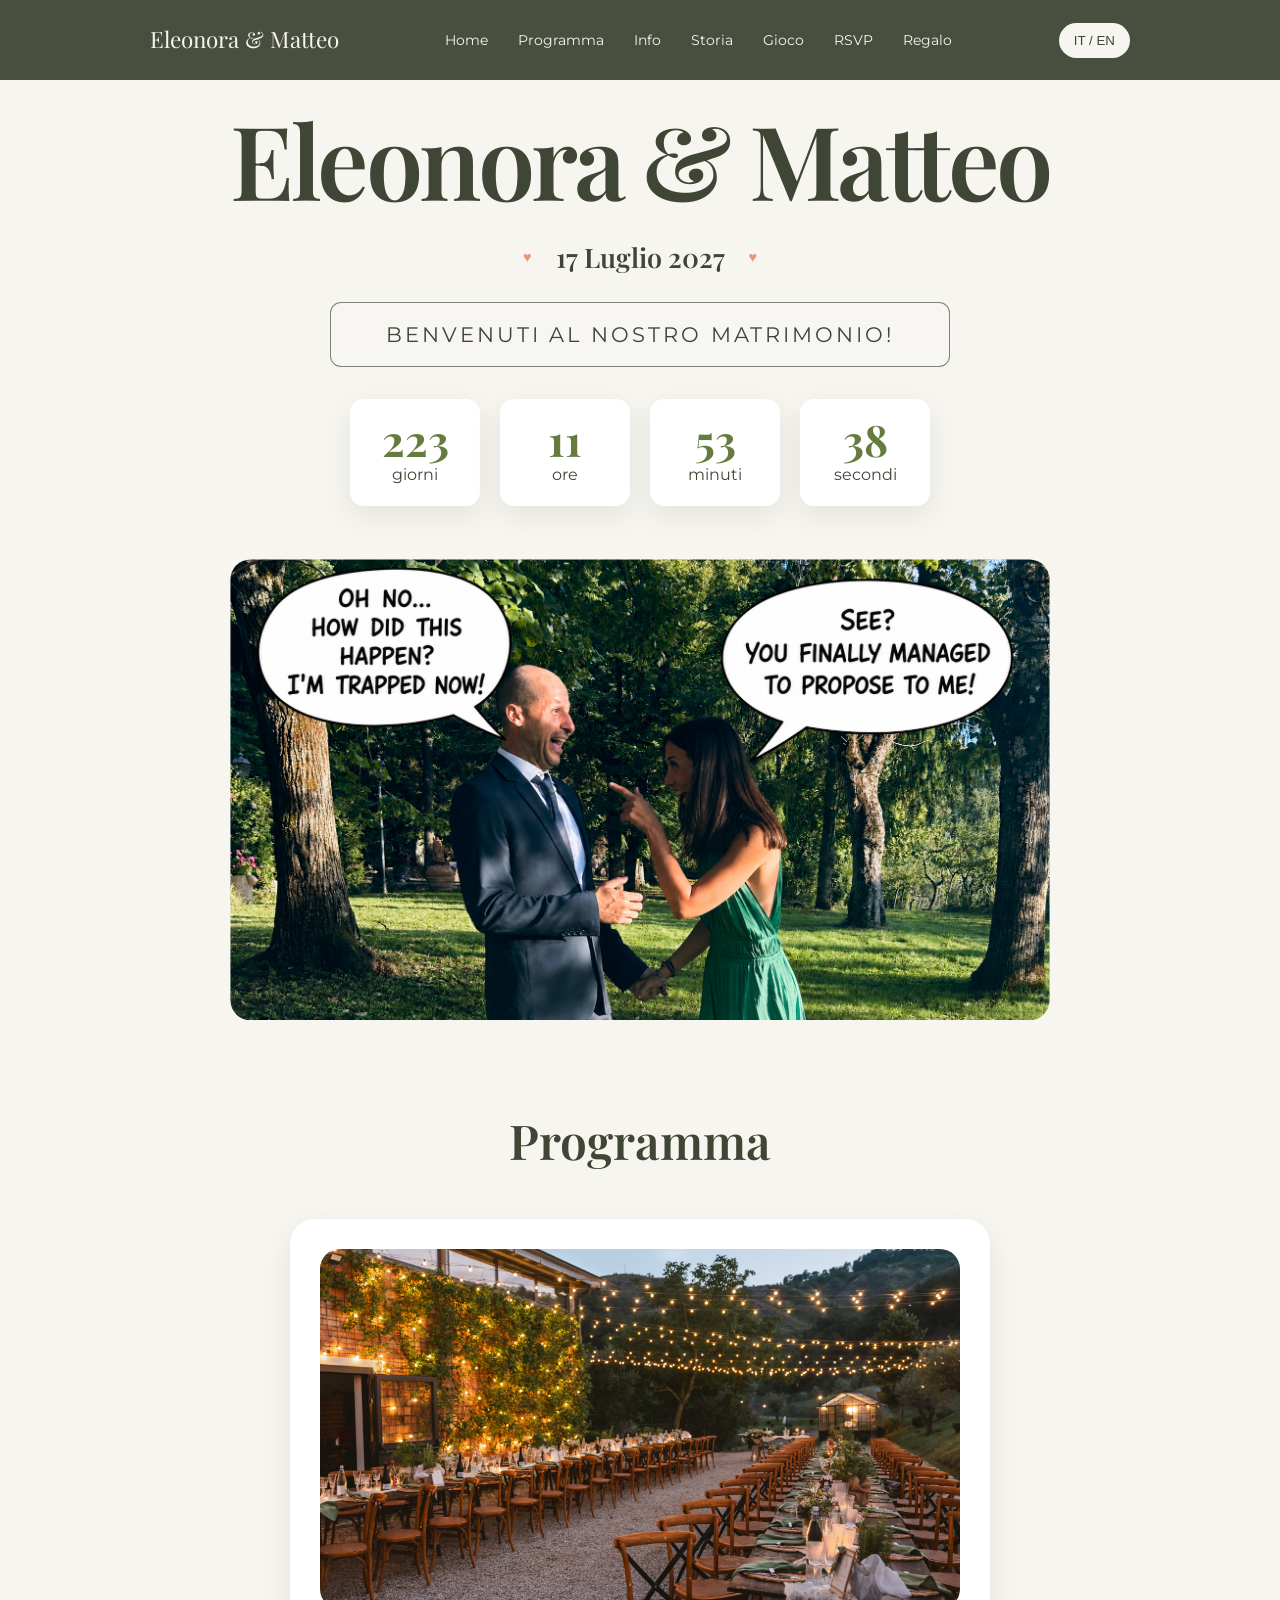
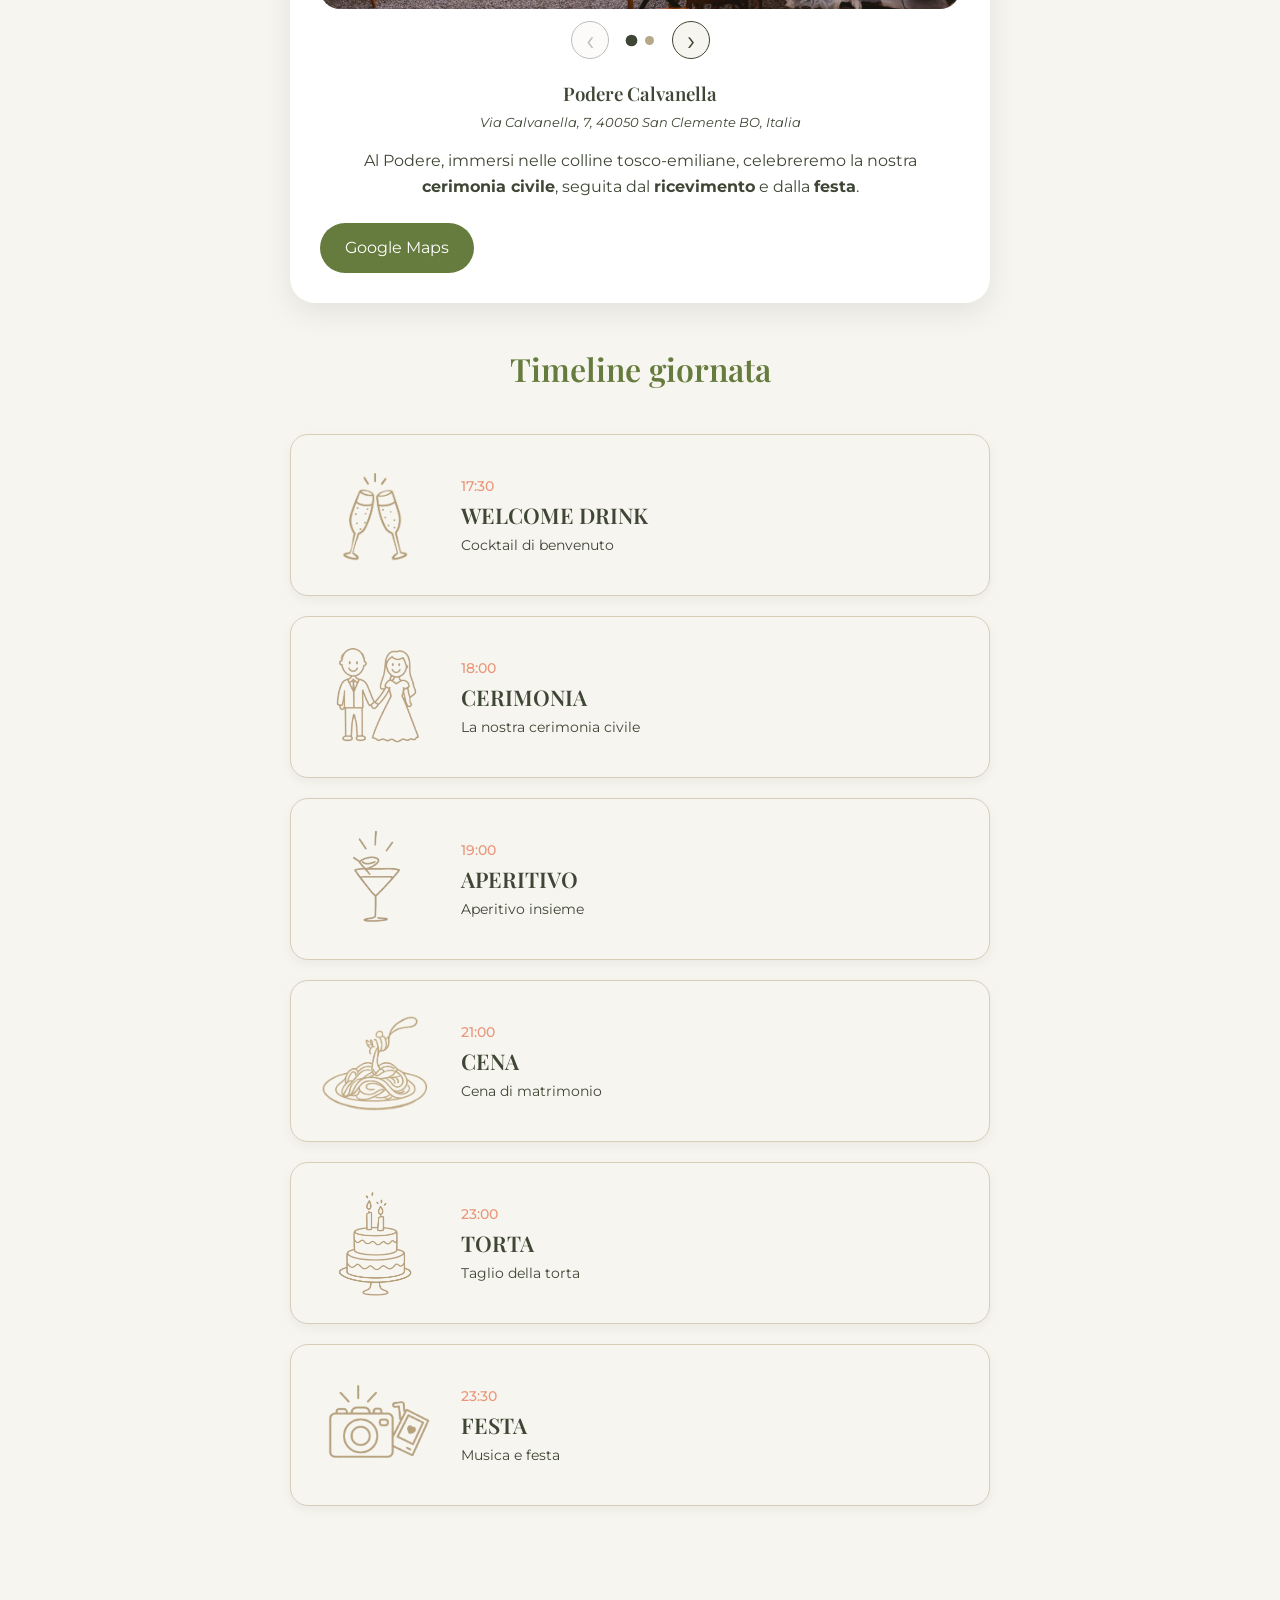
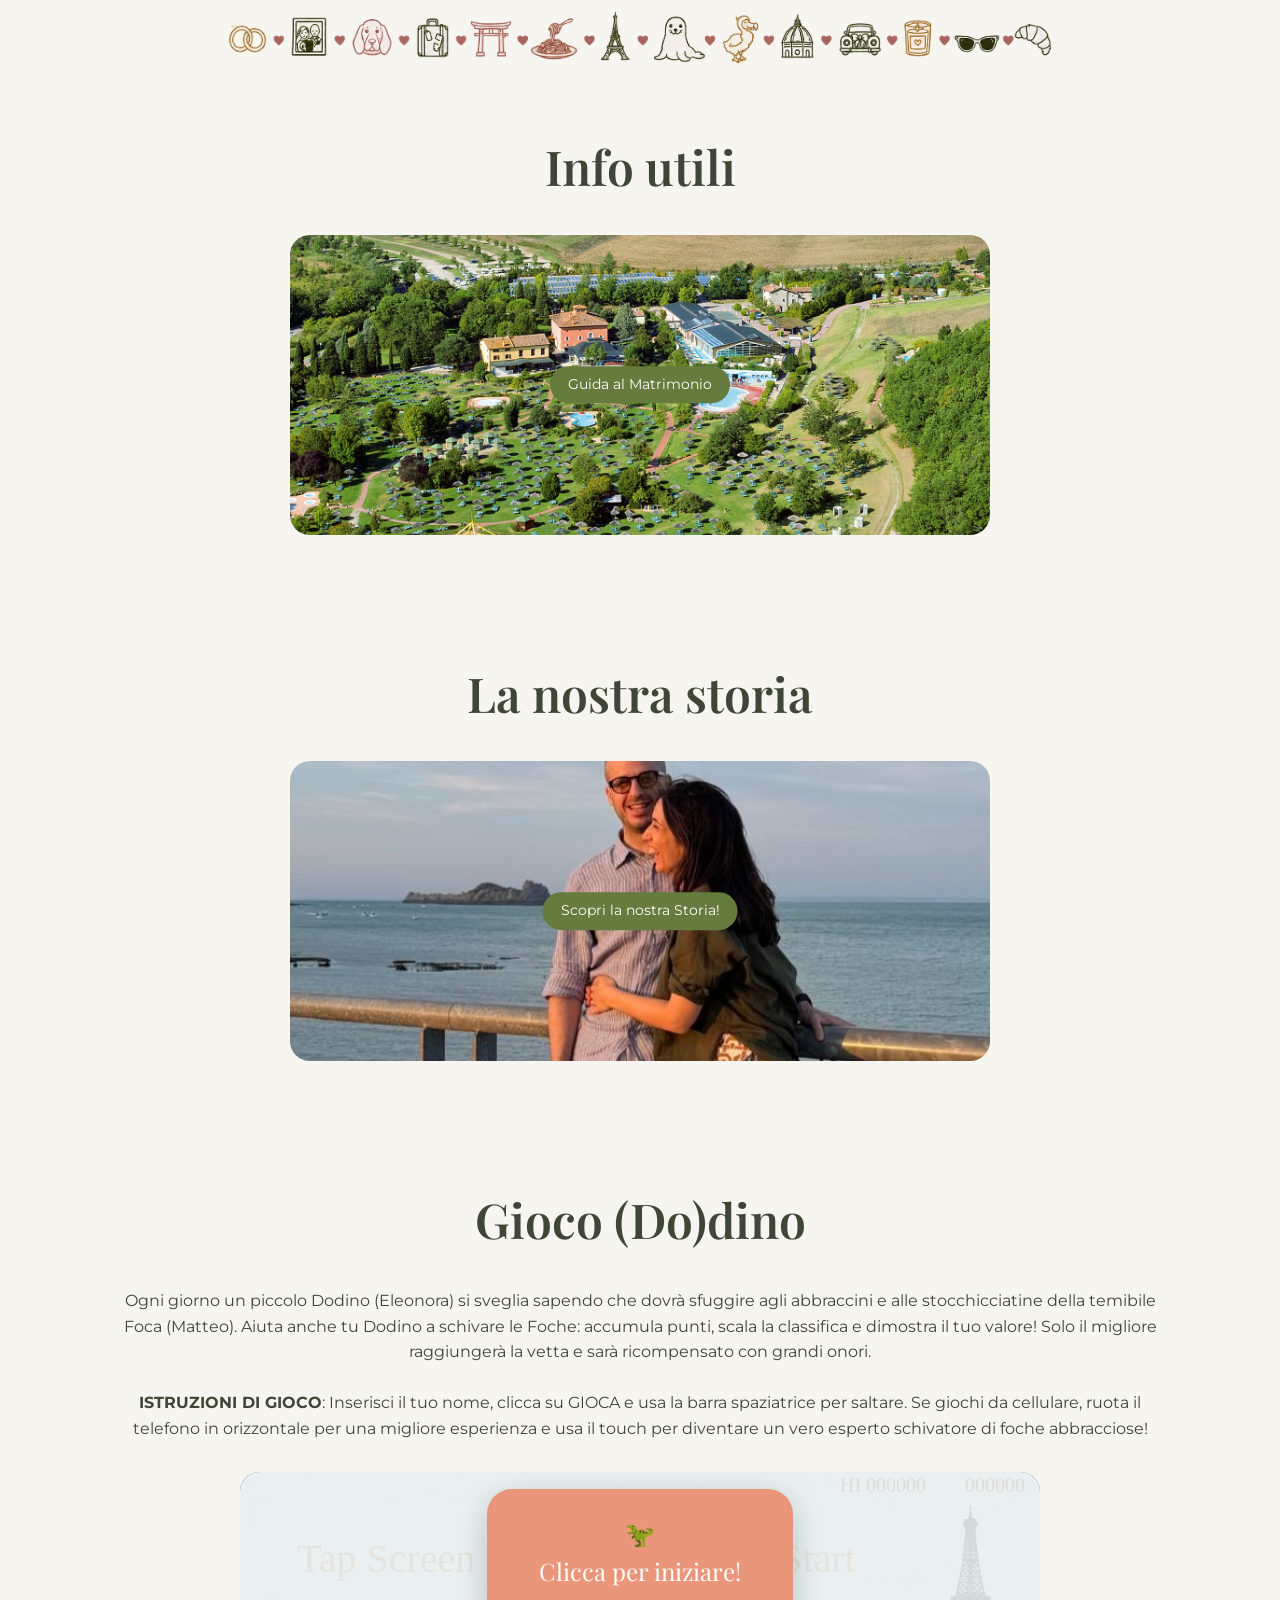
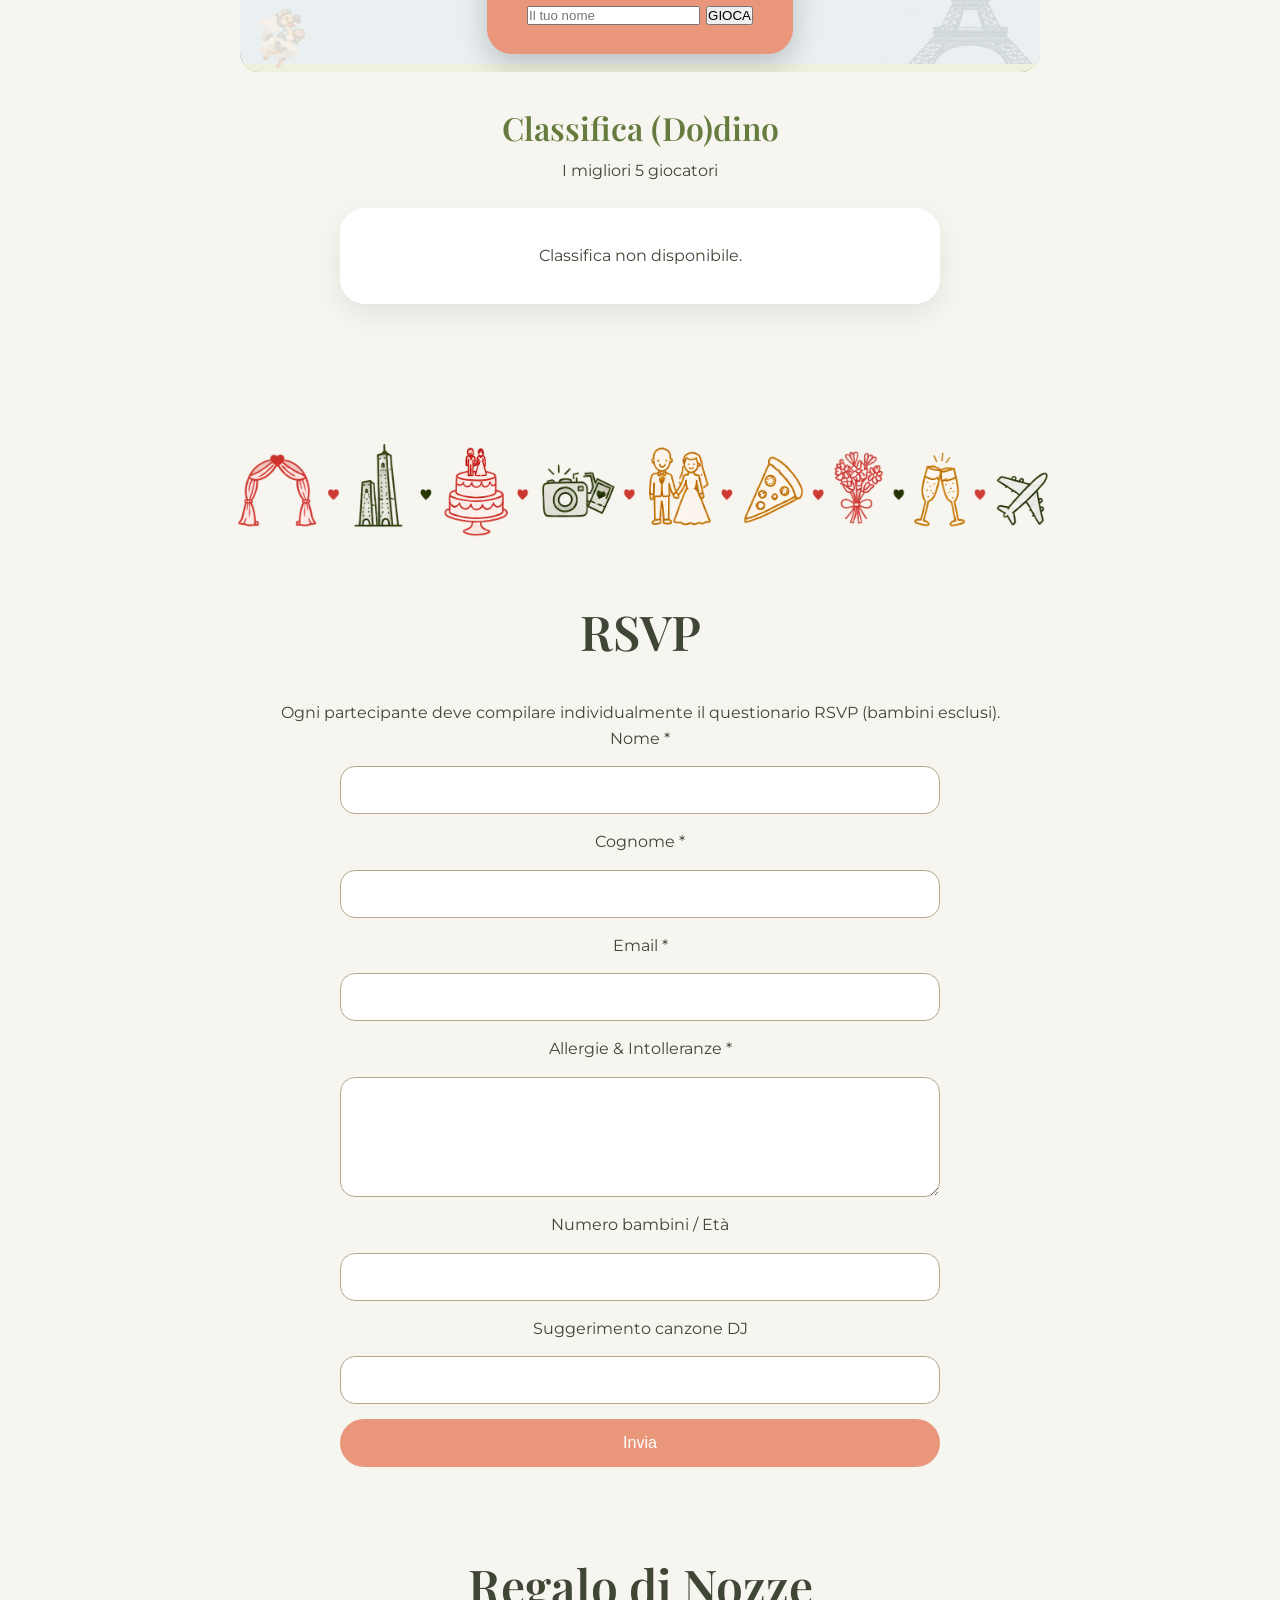
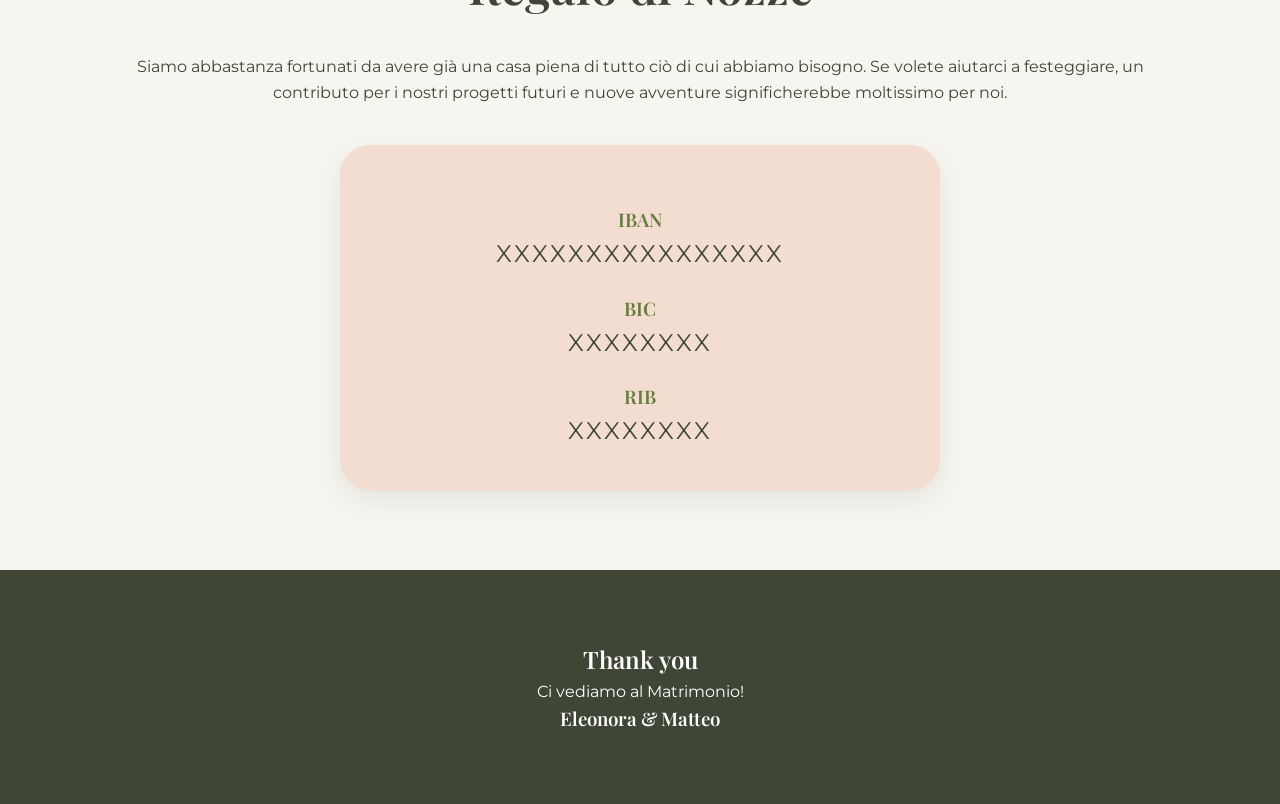
==== index.html @ 3589b07c "fixed nav bar" ====
<!DOCTYPE html>
<html lang="it">

<head>

<meta charset="UTF-8">
<meta name="viewport" content="width=device-width, initial-scale=1.0">
<title>E & M | Wedding</title>
<link rel="preconnect" href="https://fonts.googleapis.com">
<link rel="preconnect" href="https://fonts.gstatic.com" crossorigin>
<link href="https://fonts.googleapis.com/css2?family=Montserrat:wght@300;400;500;600&family=Playfair+Display:wght@400;500;600;700&display=swap" rel="stylesheet">
<link rel="stylesheet" href="css/style.css">

<link rel="icon" type="image/png" href="assets/images/icon_f_d.png">

</head>

<body>

<header>

<nav class="navbar">

<div class="logo">Eleonora & Matteo</div>

<button id="menu-toggle" class="menu-toggle">☰</button>

<ul id="nav-links" class="nav-links">

<li>
<a href="#home" data-it="Home" data-en="Home">
</a>
</li>

<li>
<a href="#program" data-it="Programma" data-en="Planning">Programma</a>
</li>

<li>
<a href="#info" data-it="Info" data-en="Info">Info</a>
</li>

<li>
<a href="#about" data-it="Storia" data-en="Journey">Storia</a>
</li>

<li>
<a href="#dodino_game" data-it="Gioco" data-en="Game">(Do)dino Game</a>
</li>

<li>
<a href="#rsvp" data-it="RSVP" data-en="RSVP">RSVP</a>
</li>

<li>
<a href="#wishing" data-it="Regalo" data-en="Gift">Regalo</a>
</li>

</ul>

<button id="language-switch" class="language-switch">
IT / EN
</button>

</nav>

</header>


<section id="home" class="hero3">

    <div class="hero3-content">

		<h1
			data-it="Eleonora <br>&amp; Matteo"
			data-en="Eleonora <br>&amp; Matteo">
			Eleonora <br>&amp; Matteo
		</h1>

        <div class="hero3-date-row">
            <span class="hero3-heart" aria-hidden="true">♥&#xFE0E;</span>
            <h2
                data-it="17 Luglio 2027"
                data-en="17th July 2027">
                17 Luglio 2027
            </h2>
            <span class="hero3-heart" aria-hidden="true">♥&#xFE0E;</span>
        </div>

        <div
            class="hero3-welcome"
            data-it="Benvenuti al nostro Matrimonio!"
            data-en="Welcome to our Wedding!">
            Benvenuti al nostro Matrimonio!
        </div>

        <div id="countdown"></div>
		
		<p><br></p>
		
		<picture class="hero3-picture">
			<source media="(max-width: 600px)"
					srcset="assets/images/fumetto.png">
			<img src="assets/images/fumetto.png"
				 alt=""
				 loading="lazy">
		</picture>


    </div>

</section>

<!-- DETAILS -->

<section id="program" class="section">

<h2
data-it="Programma"
data-en="Planning">
Dettagli
</h2>

<div class="card">
<div class="photo-carousel" role="region" aria-label="Podere Calvanella photos" aria-roledescription="carousel">
    <div class="photo-carousel-track" tabindex="0" aria-label="Photos: use left and right arrow keys">
        <img src="assets/images/podere_calvanella.jpg" alt="Podere Calvanella" class="photo-carousel-slide">
        <img src="assets/images/calvanella.jpg" alt="Podere Calvanella — 2" class="photo-carousel-slide" loading="lazy">
    </div>
    <div class="hero4-controls">
        <button class="hero4-arrow hero4-prev" type="button" aria-label="Previous">‹</button>
        <div class="hero4-dots" aria-label="Carousel position"></div>
        <button class="hero4-arrow hero4-next" type="button" aria-label="Next">›</button>
    </div>
</div>

<h3>Podere Calvanella</h3>

<p class="location-address">
    Via Calvanella, 7, 40050 San Clemente BO, Italia
</p>

<p
data-it="
Al Podere, immersi nelle colline tosco‑emiliane,
celebreremo la nostra <strong>cerimonia civile</strong>, seguita dal <strong>ricevimento</strong> e dalla <strong>festa</strong>."
data-en="
At the Podere, immersed in the Tuscan‑Emilian hills, 
we will celebrate our <strong>civil ceremony</strong>, followed by the <strong>reception</strong> and the <strong>party</strong>.">
"Location B&B Podere Calvanella"
</p>

<a class="button"
href="https://maps.app.goo.gl/Gd3beyQJD9gdqfGf9"
target="_blank">
Google Maps
</a>

</div>

<h3 class="section-subtitle"
	data-it="Timeline giornata"
	data-en="Wedding timeline">
	Timeline giornata
</h3>


<div class="hero6">

    <div class="hero6-tile">
        <img
            src="assets/images/welcome_drink.png"
            class="hero6-icon"
            alt="Welcome Drink">

        <div class="hero6-content">
            <div class="hero6-time">17:30</div>

            <h3 data-it="WELCOME DRINK" data-en="WELCOME DRINK">
                WELCOME DRINK
            </h3>

            <p data-it="Cocktail di benvenuto"
			data-en="Welcome cocktail">
                Cocktail di benvenuto
            </p>
        </div>
    </div>

    <div class="hero6-tile">
        <img
            src="assets/images/cerimonia.png"
            class="hero6-icon"
            alt="Cerimonia">

        <div class="hero6-content">
            <div class="hero6-time">18:00</div>

            <h3 data-it="CERIMONIA" data-en="CEREMONY">
                CERIMONIA
            </h3>

            <p data-it="La nostra cerimonia civile"
               data-en="Our civil ceremony">
                La nostra cerimonia civile
            </p>
        </div>
    </div>

    <div class="hero6-tile">
        <img
            src="assets/images/aperitivo.png"
            class="hero6-icon"
            alt="Aperitivo">

        <div class="hero6-content">
            <div class="hero6-time">19:00</div>

            <h3 data-it="APERITIVO" data-en="APERITIF">
                APERITIVO
            </h3>

            <p data-it="Aperitivo insieme"
               data-en="Aperitif together">
                Aperitivo insieme
            </p>
        </div>
    </div>

    <div class="hero6-tile">
        <img
            src="assets/images/cena.png"
            class="hero6-icon"
            alt="Cena">

        <div class="hero6-content">
            <div class="hero6-time">21:00</div>

            <h3 data-it="CENA" data-en="DINNER">
                CENA
            </h3>

            <p data-it="Cena di matrimonio"
               data-en="Wedding dinner">
                Cena di matrimonio
            </p>
        </div>
    </div>

    <div class="hero6-tile">
        <img
            src="assets/images/torta.png"
            class="hero6-icon"
            alt="Torta">

        <div class="hero6-content">

            <div class="hero6-time">23:00</div>

            <h3 data-it="TORTA" data-en="CAKE">
                TORTA
            </h3>

            <p data-it="Taglio della torta"
               data-en="Cake cutting">
                Taglio della torta
            </p>
        </div>
    </div>

    <div class="hero6-tile">
        <img
            src="assets/images/festa.png"
            class="hero6-icon"
            alt="Festa">

        <div class="hero6-content">

            <div class="hero6-time">23:30</div>

            <h3 data-it="FESTA" data-en="PARTY">
                FESTA
            </h3>

            <p data-it="Musica e festa"
               data-en="Music and party">
                Musica e festa
            </p>
        </div>
    </div>

</div>

</section>


<!-- BANNER: copy this block between other sections as needed. -->
<div class="section-banner">
    <picture>
        <source media="(max-width: 600px)" srcset="assets/images/banner_1_web.png">
        <img src="assets/images/banner_1_web.png" alt="" loading="lazy">
    </picture>
</div>

<!-- INFO -->

<section id="info" class="section">

	<h2
		data-it="Info utili"
		data-en="Useful information">
		Info utili
	</h2>
	
<div class="photo-link">
    <img src="assets/images/casale_salute.jpg"
         alt="Segreto">

    <a class="button"
       href="https://eleonora-matteo.github.io/dormire.html"
       data-it="Guida al Matrimonio"
       data-en="Wedding guide">
        Informazioni
    </a>	
	
</div>	
	
</section>



<!-- ABOUT -->

<section id="about" class="section">

    <h2
        data-it="La nostra storia"
        data-en="About us">
        La nostra storia
    </h2>
	
<div class="photo-link">
    <img src="assets/images/segreto_old.JPG"
         alt="Segreto">

    <a class="button"
       href="https://eleonora-matteo.github.io/storia.html"
       data-it="Scopri la nostra Storia!"
       data-en="Discover our Story!">
        Scopri la Nostra Storia!
    </a>	
	
</div>	
	
</section>


<section id="dodino_game" class="section">

<h2 data-it="Gioco (Do)dino" data-en="(Do)dino Game">
(Do)dino Game
</h2>

<p 
data-it="
Ogni giorno un piccolo Dodino (Eleonora) si sveglia sapendo che 
dovrà sfuggire agli abbraccini e alle stocchicciatine della temibile Foca (Matteo). 
Aiuta anche tu Dodino a schivare le Foche: accumula punti, scala la classifica e 
dimostra il tuo valore! Solo il migliore raggiungerà la vetta e sarà ricompensato con grandi onori.
" 

data-en="
Every day, little Dodino (Eleonora) wakes up knowing she must escape 
the hugs and tickle‑attacks of the fearsome Seal (Matteo). 
Help Dodino dodge the Seals: earn points, climb the leaderboard, 
and prove your skills! Only the best will reach the top and be rewarded with great honors.

"
>
Contesto Gioco.
</p>

<p 
data-it="
<br><strong>ISTRUZIONI DI GIOCO</strong>: Inserisci il tuo nome, clicca su GIOCA e usa la barra 
spaziatrice per saltare. Se giochi da cellulare, ruota il telefono in orizzontale 
per una migliore esperienza e usa il touch per diventare un vero esperto schivatore di foche abbracciose!
" 

data-en="
<br><strong>GAME INSTRUCTIONS</strong>: Enter your name, click PLAY, and use the space bar to jump. 
If you’re on mobile, rotate your phone horizontally for a better experience and 
use touch controls to become a true master at dodging cuddly seals!
"
>
Story Game
</p>



<div class="timeline">


	<div class="game-container">

		<iframe 
			id="dino-frame"
			src="index_dino.html"
			frameborder="0"
			scrolling="no">
		</iframe>


		<div id="dino-start-overlay">

			<div class="dino-message">

				<div id="dino-overlay-title"
					 data-it="🦖<br>Clicca per iniziare!"
					 data-en="🦖<br>Click to start!">
					🦖<br>Clicca per iniziare!
				</div>

				<input
					id="dino-player-name"
					type="text"
					maxlength="30"
					placeholder="Il tuo nome"
					autocomplete="nickname"
					enterkeyhint="go"
				>

				<button
					id="dino-start-button"
					type="button"
					data-it="GIOCA"
					data-en="PLAY">
					GIOCA
				</button>

				<div
					id="dino-last-score"
					style="display:none;">
				</div>

			</div>

		</div>


	</div>


	<div class="timeline-item ranking-section">
		<div class="ranking-content">
			<h3
				data-it="Classifica (Do)dino"
				data-en="(Do)dino Ranking">
				Classifica (Do)dino
			</h3>
			<p
				data-it="I migliori 5 giocatori"
				data-en="Top 5 players">
				I migliori 5 giocatori
			</p>
			<div id="dino-ranking">
				<div class="ranking-loading"
					 data-it="Caricamento classifica..."
					 data-en="Loading ranking...">
					Caricamento classifica...
				</div>
			</div>
		</div>
	</div>

</div>

</section>

<!-- RSVP -->

<!-- BANNER: copy this block between other sections as needed. -->
<div class="section-banner">
    <picture>
        <source media="(max-width: 600px)" srcset="assets/images/banner_3_web.png">
        <img src="assets/images/banner_3_web.png" alt="" loading="lazy">
    </picture>
</div>

<section id="rsvp" class="section">


<h2>RSVP</h2>



<p
data-it="Ogni partecipante deve compilare individualmente il questionario RSVP (bambini esclusi)."
data-en="Each guest must complete the RSVP questionnaire individually (children excluded).">
Partecipanti
</p>





<form

id="rsvp-form"

class="rsvp-form"

action="https://docs.google.com/forms/d/e/1FAIpQLSdDSfc0gA2O6rSJ-x0rNb5uKGlyakX91HrUwyPWRupvN8yq4w/formResponse"

method="POST"

target="hidden_iframe">





<label data-it="Nome *" data-en="First name *">
Nome *
</label>


<input
type="text"
name="entry.117939672"
required>


<label data-it="Cognome *" data-en="Last name *">
Cognome *
</label>


<input
type="text"
name="entry.1658100118"
required>


<label data-it="Email *" data-en="Email *">
Email *
</label>


<input
type="email"
name="entry.983820881"
required>


<label data-it="Allergie & Intolleranze *" data-en="Allergies & Dietary restrictions *">
Allergie & Intolleranze *
</label>


<textarea
name="entry.791230968"
required></textarea>


<label data-it="Numero bambini / Età" data-en="Number of children / Ages">
Numero bambini / Età
</label>

<input
type="text"
name="entry.1921284157">


<label data-it="Suggerimento canzone DJ" data-en="DJ song suggestion">
Suggerimento canzone DJ
</label>


<input
type="text"
name="entry.1662388832">


<button data-it="Invia" data-en="Submit" type="submit">
MANDA
</button>

</form>


<iframe
name="hidden_iframe"
style="display:none">
</iframe>



<div id="rsvp-success" style="display:none;">


<h3
data-it="❤️ Grazie per la tua conferma!"
data-en="❤️ Thank you for your confirmation!">
❤️ Grazie per la tua conferma!
</h3>



<p
data-it="Abbiamo ricevuto la tua risposta."
data-en="We have received your RSVP.">
Abbiamo ricevuto la tua risposta.
</p>



<h4
data-it="Riepilogo informazioni inviate:"
data-en="Summary of submitted information:">
Riepilogo informazioni inviate:
</h4>



<div id="rsvp-summary">

</div>



<p>
📸
<span
data-it="Ti consigliamo di fare uno screenshot di questa schermata nel caso dovessi dimenticare i dettagli. Non preoccuparti: noi non dimenticheremo la tua risposta!"
data-en="We recommend taking a screenshot of this page in case you forget the details. Don't worry: we will not forget your RSVP!">
Ti consigliamo di fare uno screenshot di questa schermata nel caso dovessi dimenticare i dettagli. Non preoccuparti: noi non dimenticheremo la tua risposta!
</span>
</p>



</div>

</section>

<!-- WISHING WELL -->

<section id="wishing" class="section">


	<h2
	data-it="Regalo di Nozze"
	data-en="Wedding Gift">
	Regalo di Nozze
	</h2>


<p
data-it="
Siamo abbastanza fortunati da avere già una casa piena di 
tutto ciò di cui abbiamo bisogno. Se volete aiutarci a festeggiare, 
un contributo per i nostri progetti futuri e
nuove avventure significherebbe moltissimo per noi."
data-en="
We are lucky enough to already have a home full of everything 
we need. If you’d like to help us celebrate, a contribution to our 
future projects and new adventures would mean the world to us.">
</p>

<div class="iban-box">

<h3>IBAN</h3>
<p>XXXXXXXXXXXXXXXX</p>
<h3>BIC</h3>
<p>XXXXXXXX</p>
<h3>RIB</h3>
<p>XXXXXXXX</p>
</div>

</section>




<footer>
<h2>Thank you</h2>
<p>Ci vediamo al Matrimonio!</p>
<h3>Eleonora & Matteo</h3>
</footer>

<script src="js/script.js"></script>

</body>
</html>
---- css/style.css ----
/* =====================================================
   WEDDING WEBSITE
   CSS STYLE
===================================================== */

:root{
    --dark-green:#3F4635;
    --sage-green:#8DBF9A;
    --light-green:#DCE6C8;
    --yellow:#F2C94C;
    --orange:#E67E22;
    --coral:#E9967A;
    --beige:#F3DDD0;
    --brown:#B7A88A;
    --olive:#667C3E;
    --cream:#F7F5EF;

    /* GLOBAL WEBSITE WIDTH */
    --content-width:1100px;
}

*{
margin:0;
padding:0;
box-sizing:border-box;
}

html{
scroll-behavior:smooth;
}

/* Keep section headings visible below the fixed 80px navbar. */
section[id]{
scroll-margin-top:80px;
}

body{
font-family:'Montserrat',sans-serif;
background:var(--cream);
color:var(--dark-green);
line-height:1.6;
}

h1,h2,h3{
font-family:'Playfair Display',serif;
font-weight:600;
}

img{
max-width:100%;
display:block;
}

a{
text-decoration:none;
color:inherit;
}


/* NAVBAR */

header{
position:fixed;
width:100%;
top:0;
z-index:1000;
background:rgba(63,70,53,.95);
color:var(--cream);
backdrop-filter:blur(10px);
}

.navbar{
height:80px;
max-width:1024px;
margin:0 auto;
display:flex;
align-items:center;
justify-content:space-between;
padding:0 22px;
}

.logo{
font-family:'Playfair Display';
font-size:1.4rem;
color:var(--cream);
}

.nav-links{
list-style:none;
display:flex;
gap:30px;
}

.nav-links a{
font-size:.9rem;
transition:.3s;
}

.nav-links a:hover{
color:var(--coral);
}

.language-switch,
.menu-toggle{
border:none;
background:var(--cream);
color:var(--dark-green);
padding:10px 15px;
border-radius:20px;
cursor:pointer;
}

.menu-toggle{
display:none;
}


/* HERO */

.hero{
height:100vh;
position:relative;
display:flex;
align-items:center;
justify-content:center;
overflow:hidden;
}

.hero-image{
position:absolute;
width:90%;
height:90%;
object-fit:contain;
}

.hero-overlay{
position:relative;
z-index:2;
text-align:center;
color:var(--dark-green);
padding:30px;
background:transparent;
border-radius:20px;
}

.hero-overlay h1{
font-size:clamp(2.5rem,6vw,5rem);
margin-bottom:5px;
}

.hero-overlay h2{
font-size:2rem;
margin:0;
}

/* HERO 2 */

.hero2{
width:100%;
display:flex;
justify-content:center;
align-items:center;
padding:0 0 30px;
}

.hero2-image{
    width:100%;
    max-width:400px;
    height:auto;
    object-fit:contain;
    border-radius:20px;
}

/* HERO 3 - REFERENCE LAYOUT */

.hero3{
min-height:0;
display:flex;
align-items:center;
justify-content:center;
padding:110px 5% 42px;
background-color:var(--cream);
text-align:center;
}

.hero3-content{
width:100%;
max-width:1100px;
margin:0 auto;
display:flex;
flex-direction:column;
align-items:center;
}

.hero3 h1{
/* font-size:clamp(4rem,8vw,7.5rem); */
font-size: clamp(44px, 8vw, 104px);
line-height:.95;
font-weight:600;
letter-spacing:-0.035em;
color:var(--dark-green);
margin:0 0 34px;
}

.hero3-date-row{
display:flex;
align-items:center;
justify-content:center;
gap:24px;
margin-bottom:28px;
}

.hero3-date-row h2{
font-size:clamp(1.45rem,2.1vw,2rem);
line-height:1.2;
font-weight:600;
margin:0;
color:var(--dark-green);
}

.hero3-heart{
font-size:.9rem;
line-height:1;
color:var(--coral);
}

.hero3-welcome{
width:min(100%,620px);
padding:15px 28px;
border:1px solid rgba(63,70,53,.65);
border-radius:11px;
font-size:clamp(.95rem,1.7vw,1.3rem);
font-weight:400;
letter-spacing:.14em;
text-transform:uppercase;
color:var(--dark-green);
background:rgba(255,255,255,.18);
}

.hero3 #countdown{
margin:32px auto 0;
}

.hero3 .count-box{
min-width:130px;
padding:18px 22px;
border-radius:14px;
}

.hero3 .count-box strong{
font-size:2.7rem;
line-height:1.05;
}

.hero3 .count-box span{
font-size:1rem;
}

@media(max-width:900px){
.hero3{
min-height:auto;
padding:105px 20px 36px;
}

.hero3 h1{
font-size:clamp(3.2rem,12vw,5rem);
margin-bottom:28px;
}

.hero3-date-row{
gap:16px;
margin-bottom:24px;
}

.hero3-welcome{
width:min(100%,560px);
padding:13px 18px;
letter-spacing:.1em;
}

.hero3 #countdown{
gap:12px;
margin-top:26px;
}

.hero3 .count-box{
min-width:92px;
padding:15px 12px;
}
}

@media(max-width:480px){
.hero3{
padding:100px 16px 30px;
}

.hero3 h1{
font-size:clamp(2.8rem,15vw,4rem);
line-height:1;
margin-bottom:24px;
}

.hero3-date-row h2{
font-size:1.3rem;
}

.hero3-welcome{
font-size:.82rem;
letter-spacing:.08em;
padding:12px 14px;
}

.hero3 #countdown{
gap:10px;
}

.hero3 .count-box{
min-width:74px;
padding:13px 8px;
border-radius:12px;
}

.hero3 .count-box strong{
font-size:2rem;
}

.hero3 .count-box span{
font-size:.75rem;
}
}

.hero3-picture {
    display: block;
    width: 100%;
    max-width: var(--hero3-title-width, 100%);
    margin: 28px auto 0;
}

.hero3-picture img {
    display: block;
    width: 100%;
    height: auto;
}

/* =====================================================
   HERO 4 - CARD CAROUSEL
===================================================== */

.hero4{
    width:100%;
    margin:40px auto;
}

.hero4-viewport{
    width:100%;
    overflow:hidden;
}

.hero4-track {
    display: flex;
    gap: 30px;
    overflow-x: auto;
    scroll-behavior: smooth;
    scroll-snap-type: x mandatory;
    padding: 20px max(5px, calc((100% - 700px) / 2)) 10px;
    scrollbar-width: none;
}

.hero4-track::-webkit-scrollbar{
    display:none;
}


.hero4 .card {
    flex: 0 0 min(700px, 100%);
    max-width: 700px;
    min-height: 0;
    margin: 0;
    scroll-snap-align: center;
	box-shadow: none;
}


/* IMAGE INSIDE CARD */

.hero4 .card img{
    width:100%;
    height:auto;

    border-radius:20px;

    margin-bottom:20px;
}

.hero4-controls {
    display: flex;
    align-items: center;
    justify-content: center;
    gap: 18px;
    margin-top: 18px;
}

.hero4-arrow {
    width: 38px;
    height: 38px;
    display: grid;
    place-items: center;
    padding: 0;
    border: 1px solid var(--dark-green);
    border-radius: 50%;
    background: var(--cream);
    color: var(--dark-green);
    font: 28px/1 'Montserrat', sans-serif;
    cursor: pointer;
}

.hero4-arrow:disabled {
    opacity: .35;
    cursor: default;
}

.hero4-dots {
    display: flex;
    align-items: center;
    gap: 9px;
}

.hero4-dot {
    width: 9px;
    height: 9px;
    padding: 0;
    border: 0;
    border-radius: 50%;
    background: var(--brown);
    cursor: pointer;
}

.hero4-dot[aria-current="true"] {
    background: var(--dark-green);
    transform: scale(1.3);
}

.hero4-track::after {
    content: "";
    flex: 0 0 max(0px, calc(100% - 705px));
}

@media (max-width: 600px) {
    .hero4-track::after {
        flex-basis: 0;
    }
}

/* =====================================================
   HERO 6 - VERTICAL WEDDING SCHEDULE
===================================================== */

.hero6{
    width:100%;
    max-width:700px;
    margin:40px auto;

    display:flex;
    flex-direction:column;
    gap:20px;
}


/* SINGLE EVENT TILE */

.hero6-tile{
    width:100%;

    min-height:150px;

    display:flex;
    align-items:center;

    gap:30px;

    padding:25px 30px;

    background:#F7F5EF;

    border:1.5px solid #D8CDB9;
    border-radius:18px;

    box-shadow:0 4px 12px rgba(0,0,0,.05);
}


/* LEFT IMAGE */

.hero6-icon{
    width:110px;
    height:110px;

    flex:0 0 110px;

    object-fit:contain;

    margin:0;
}


/* RIGHT CONTENT */

.hero6-content{
    flex:1;

    display:flex;
    flex-direction:column;

    align-items:flex-start;

    text-align:left;
}


/* TIME */

.hero6-time{
    font-size:.9rem;
    font-weight:500;

    color:var(--coral);

    margin-bottom:5px;
}


/* TITLE */

.hero6-tile h3{
    font-size:1.35rem;
    line-height:1.2;

    color:var(--dark-green);

    margin:0 0 7px;

    text-align:left;
}


/* DESCRIPTION */

.hero6-tile p{
    font-size:.85rem;
    line-height:1.5;

    color:var(--dark-green);

    margin:0;

    text-align:left;
}


/* =====================================================
   MOBILE
===================================================== */

@media(max-width:600px){

    .hero6{
        margin:25px auto;
        gap:14px;
    }

    .hero6-tile{
        min-height:120px;

        gap:18px;

        padding:18px;
    }

    .hero6-icon{
        width:80px;
        height:80px;

        flex:0 0 80px;
    }

    .hero6-time{
        font-size:.78rem;
    }

    .hero6-tile h3{
        font-size:1.05rem;
    }

    .hero6-tile p{
        font-size:.75rem;
    }

}


/* =====================================================
   HERO 5 - STORY CAROUSEL
===================================================== */

.hero5{
    width:100%;
    margin:40px auto;
}

.hero5-viewport{
    width:100%;
    overflow:hidden;
}

.hero5-track{
    display:flex;
    gap:30px;

    overflow-x:auto;
    scroll-behavior:smooth;
    scroll-snap-type:x mandatory;

    padding:20px 5px 10px;

    scrollbar-width:none;
}

.hero5-track::-webkit-scrollbar{
    display:none;
}


/* EACH TIMELINE ITEM BECOMES A SLIDE */

.hero5 .timeline-item{
    flex:0 0 850px;
    max-width:850px;

    margin:0;

    display:grid;
    grid-template-columns:1fr 1fr;
    gap:40px;

    align-items:center;

    background:white;
    border-radius:25px;
    padding:35px;

    box-shadow:0 10px 30px rgba(0,0,0,.08);

    scroll-snap-align:start;
}


/* TEXT */

.hero5 .timeline-text{
    min-width:0;
}

.hero5 .timeline-item h3{
    margin-bottom:20px;
}


/* IMAGE */

.hero5 .timeline-image{
    width:100%;
    height:420px;

    object-fit:contain;

    border-radius:20px;
}


/* =====================================================
   CONTROLS
===================================================== */

.hero5-controls{
    display:flex;
    justify-content:flex-end;
    gap:12px;

    margin-top:20px;
}


.hero5-arrow{
    width:50px;
    height:50px;

    border:none;
    border-radius:50%;

    background:var(--dark-green);
    color:white;

    font-size:2rem;

    cursor:pointer;

    display:flex;
    align-items:center;
    justify-content:center;

    transition:.2s ease;
}


.hero5-arrow:hover{
    background:var(--olive);
    transform:translateY(-2px);
}


/* =====================================================
   MOBILE
===================================================== */

@media(max-width:900px){

    .hero5 .timeline-item{
        flex:0 0 88%;
        max-width:88%;

        grid-template-columns:1fr;

        gap:25px;
        padding:25px;
    }

    .hero5 .timeline-image{
        height:auto;
    }

}


@media(max-width:600px){

    .hero5{
        margin:20px auto;
    }

    .hero5-track{
        gap:15px;
        padding:10px 5px;
    }

    .hero5 .timeline-item{
        flex:0 0 90%;
        max-width:90%;

        padding:20px;

        text-align:center;
    }

    .hero5-controls{
        display:none;
    }

}

@media (max-width: 600px) {
    .hero4 .card {
        flex: 0 0 100%;
        max-width: none;
        min-height: 0;
    }
}

/* SECTIONS */

.section-banner {
    width: min(850px, calc(100% - 40px));
    margin: 16px auto;
}

.section-banner img {
    display: block;
    width: 100%;
    height: auto;
}

@media (max-width: 600px) {
    .section-banner {
        width: min(400px, calc(100% - 32px));
        margin: 12px auto;
    }
}

.section{
    width:100%;
    max-width:var(--content-width);
    margin:0 auto;
	text-align: center;
    padding:40px 20px;
    background:var(--cream);
}

.section h2{
text-align:center;
font-size:3rem;
margin-bottom:30px;
}


.section-subtitle {
    font-size: 2rem;
    color: var(--olive);
    margin: 40px 0 25px;
}

/* .subtitle{ */
/* text-align:center; */
/* margin:40px 0 25px; */
/* } */

.subtitle {
  text-align: center;
  margin: 40px 0 25px;

}

/* TIMELINE */

.timeline{
max-width:900px;
margin:auto;
}

.timeline-item{
display:flex;
gap:60px;
margin-bottom:80px;
align-items:center;
}

.timeline-item img{
width:420px;
height:300px;
object-fit:contain;
border-radius:25px;
transition:.4s ease;
}

.timeline-item img:hover{
transform:scale(1.05);
}

.timeline-item h3{
font-size:2rem;
color:var(--olive);
}


/* CARDS */

.card{
max-width:700px;
margin:40px auto;
background:white;
padding:30px;
border-radius:25px;
box-shadow:0 10px 30px rgba(0,0,0,.08);
}

.card .location-address {
    margin: 4px 0 16px;
    font-size: 0.8rem;
    font-style: italic;
    line-height: 1.5;
}

.card img{
border-radius:20px;
margin-bottom:20px;
}

.button{
display:inline-block;
background:var(--olive);
color:white;
padding:12px 25px;
border-radius:30px;
margin-top:20px;
}


/* SCHEDULE */

.schedule{
max-width:700px;
margin:auto;
background-image:url("../assets/images/cover.png");
background-size:cover;
background-position:center;
padding:40px;
border-radius:30px;
}

.schedule div{
background:var(--coral);
margin:15px;
padding:20px;
border-radius:15px;
text-align:center;
}

.schedule strong{
font-size:1.5rem;
color:var(--dark-green);
}


/* COUNTDOWN */

#countdown{
display:flex;
justify-content:center;
gap:20px;
margin:40px auto;
flex-wrap:wrap;
}


.count-box{
background:white;
padding:20px;
border-radius:20px;
min-width:100px;
text-align:center;
box-shadow:0 10px 30px rgba(0,0,0,.08);
}


.count-box strong{
display:block;
font-size:2.5rem;
font-family:'Playfair Display';
color:var(--olive);
}


.count-box span{
font-size:.9rem;
}

/* WISHING */

.iban-box {
    max-width: 600px;
    margin: 40px auto;
    padding: 40px;
    background: var(--beige);
    border-radius: 30px;
    text-align: center;
    box-shadow: 0 10px 30px rgba(0, 0, 0, .08);
}

.iban-box h3{
margin-top:20px;
color:var(--olive);
}

.iban-box p{
font-size:1.5rem;
letter-spacing:3px;
}


/* RSVP */

.rsvp-form{
max-width:600px;
margin:auto;
display:flex;
flex-direction:column;
gap:15px;
}

.rsvp-form input,
.rsvp-form textarea{
padding:15px;
border-radius:15px;
border:1px solid var(--brown);
font-family:'Montserrat';
}

.rsvp-form textarea{
height:120px;
}

.rsvp-form button{
background:var(--coral);
color:white;
border:none;
padding:15px;
border-radius:30px;
font-size:1rem;
cursor:pointer;
}
/* FOOTER */

footer{
background:var(--dark-green);
color:white;
text-align:center;
padding:70px 20px;
}


/* ANIMATION CONTROL */

.card,.timeline-item{
opacity:1;
transform:none;
transition:all .8s ease;
}

.card.visible,.timeline-item.visible{
opacity:1;
transform:translateY(0);
}


/* MOBILE */

@media(max-width:900px){

/* .hero{ */
/* height:auto; */
/* min-height:80vh; */
/* } */

/* .hero-image{ */
/* width:100%; */
/* height:auto; */
/* object-fit:contain; */
/* } */

/* .hero{ */
/* height:auto; */
/* min-height:0; */
/* padding:80px 0 20px; */
/* } */

/* .hero-image{ */
/* width:100%; */
/* height:auto; */
/* } */

/* #about{ */
/* padding-top:20px; */
/* } */

/* .hero{ */
/* height:100vh; */
/* min-height:0; */
/* padding:0; */
/* } */

/* .hero-image{ */
/* position:absolute; */
/* width:100%; */
/* height:100%; */
/* object-fit:contain; */
/* } */

.hero{
height:auto;
min-height:0;
padding:80px 0 0;
aspect-ratio:1/1;
}

.hero-image{
position:absolute;
width:100%;
height:100%;
object-fit:contain;
}

.hero-overlay{
padding:20px;
}

.hero-overlay h1{
font-size:2.5rem;
}

.hero-overlay h2{
font-size:1.5rem;
}

.hero2{
padding:0 0 20px;
}

.hero2-image{
width:100%;
height:auto;
}

.nav-links{
position:absolute;
top:80px;
left:0;
width:100%;
background:var(--dark-green);
flex-direction:column;
align-items:center;
padding:30px;
display:none;
}

.nav-links.active{
display:flex;
}

.menu-toggle{
display:block;
}

.timeline-item{
flex-direction:column;
text-align:center;
gap:30px;
margin-bottom:40px;
}

.timeline-item img{
width:100%;
height:250px;
}

.section{
padding:15px 20px 30px;
}

.section h2{
font-size:2.2rem;
margin-bottom:15px;
}

.navbar{
padding:0 20px;
}

.language-switch{
font-size:.75rem;
}

.card{
margin:15px auto;
padding:20px;
}

}


@media(max-width:480px){

.hero-overlay h1{
font-size:2.5rem;
margin-bottom:5px;
}

.hero-overlay h2{
font-size:1.5rem;
margin-top:0;
}

.section{
padding:10px 20px 30px;
}

.section h2{
margin-top:0;
margin-bottom:20px;
}

.subtitle{
margin:20px 0 15px;
}

}

/* DINO GAME */


/* DINO GAME */

.game-container {

    width:100%;
    max-width:800px;

    aspect-ratio:4 / 1;

    margin:30px auto;

    overflow:hidden;

    border-radius:20px;

    position:relative;

    background-image:url("../assets/images/home_1.png");
    background-size:cover;
    background-position:center;
	
	-webkit-user-select:none;
    user-select:none;
    /* touch-action:manipulation; */
	touch-action:none;
}


#game {

    width:100%;
    height:100%;

    display:block;

}


.game-container iframe {

    /* width:100%; */
    /* height:100%; */

    /* border:none; */

    /* display:block; */
	
	/* pointer-events:auto; */

    width:100%;
    height:100%;

    border:none;

    display:block;

    pointer-events:auto;
    touch-action:none;


}

/* schermata iniziale sopra iframe */

/* #dino-start-overlay{ */

    /* position:absolute; */

    /* inset:0; */

    /* display:flex; */

    /* justify-content:center; */

    /* align-items:center; */

    /* background:rgba(247,245,239,0.85); */

    /* cursor:pointer; */

    /* z-index:10; */

/* } */

#dino-start-overlay{

    position:absolute;

    inset:0;

    display:flex;

    justify-content:center;

    align-items:center;

    background:rgba(247,245,239,0.85);

    cursor:pointer;

    z-index:10;

    /* touch-action: manipulation; */
	touch-action: none;

}


.dino-message{

    background:var(--coral);

    color:white;

    padding:25px 40px;

    border-radius:25px;

    text-align:center;

    font-size:1.5rem;

    font-family:'Playfair Display',serif;

    box-shadow:0 10px 30px rgba(0,0,0,.2);

}


/* =====================================================
   DINO RANKING
===================================================== */

.ranking-section{
    justify-content:center;
}

.ranking-content{
    width:100%;
    max-width:600px;
    margin:auto;
}

.ranking-content h3{
    text-align:center;
    margin-bottom:5px;
}

.ranking-content p{
    text-align:center;
    margin-bottom:25px;
}

#dino-ranking{
    width:100%;
    background:white;
    border-radius:25px;
    padding:15px 25px;
    box-shadow:0 10px 30px rgba(0,0,0,.08);
}

.ranking-row{
    display:grid;
    grid-template-columns:50px 1fr 100px;
    align-items:center;

    padding:15px 5px;

    border-bottom:1px solid var(--beige);
}

.ranking-row:last-child{
    border-bottom:none;
}

.ranking-position{
    font-family:'Playfair Display',serif;
    font-size:1.5rem;
    font-weight:600;
    color:var(--coral);
}

.ranking-name{
    font-weight:600;
}

.ranking-score{
    text-align:right;
    font-family:'Playfair Display',serif;
    font-size:1.3rem;
    color:var(--olive);
}

.ranking-loading{
    text-align:center;
    padding:20px;
}


/* MOBILE */

@media(max-width:480px){

    #dino-ranking{
        padding:10px 15px;
    }

    .ranking-row{
        grid-template-columns:40px 1fr 75px;
    }

}


/* =====================================================
   DINO GAME - MOBILE FIX
===================================================== */

@media (max-width: 600px) {

    .game-container {
        min-height: 250px;
        height: 250px;
        overflow: visible;
    }

    #dino-frame {
        height: 200px;
    }

    #dino-start-overlay {
        min-height: 250px;
        height: 250px;
        padding: 10px;
        box-sizing: border-box;
        align-items: center;
        justify-content: center;
    }

    .dino-message {
        width: 90%;
        max-width: 300px;
        padding: 10px;
        box-sizing: border-box;
    }

    #dino-overlay-title {
        margin-bottom: 8px;
    }

    #dino-player-name {
        width: 90%;
        max-width: 220px;
        padding: 8px 12px;
        margin: 8px auto;
        box-sizing: border-box;
		font-size: 16px;
		
    }

    #dino-start-button {
        margin: 8px auto 0;
        padding: 8px 20px;
    }

    #dino-last-score {
        margin-top: 7px;
    }
}
/* Tile widths and column layout. */
#program > .card,
.hero4 .card {
    width: min(700px, 100%);
    height: 640px;
    display: flex;
    flex-direction: column;
}

/* Podere grows to contain its photos, description and button. */
#program > .card {
    height: auto;
    min-height: 640px;
}

#program > .card > * {
    flex-shrink: 0;
}

#program > .card > p:last-of-type {
    margin-bottom: 24px;
}

#program > .card > .button {
    position: static;
    top: auto;
    align-self: flex-start;
    margin-top: auto;
    max-width: 100%;
    white-space: normal;
}

#program > .card img,
.hero4 .card img {
    width: 100%;
    aspect-ratio: 16 / 9;
    height: auto;
    object-fit: cover;
    flex-shrink: 0;
}

#program > .card .button,
.hero4 .card .button {
    align-self: flex-start;
    margin-top: auto;
}

@media (max-width: 600px) {
    #program > .card {
        height: auto;
        min-height: 520px;
    }

    .hero4 .card {
        height: 520px;
    }

    .hero4 .card {
        box-shadow: none;
    }
}


/* Adjustment 2 lines title */

.hero3 h1 br {
    display: none;
}

@media (max-width: 600px) {
    .hero3 h1 br {
        display: block;
    }
}

/* Adjustment heart */

.heart {
    font-family: Arial, sans-serif;
    font-size: .9rem;
    line-height: 1;
    color: var(--coral);
}

/* Adjustment picture after title */


@media (max-width: 600px) {
    .hero3 .hero3-picture {
        margin-top: 28px;
    }
}





/* Alternating text-and-picture sections */
.split-section {
    width: 100%;
    margin: 40px auto;
    display: grid;
    grid-template-columns: minmax(0, 1fr) minmax(0, 1fr);
    grid-template-areas: "text image";
    align-items: center;
    gap: 40px;
}

/* Picture left, text right */
.split-section--text-right {
    grid-template-areas: "image text";
}

.split-section-text {
    grid-area: text;
    min-width: 0;
    text-align: left;
}

.split-section-text h3 {
    margin: 0 0 20px;
}

.split-section-text p {
    margin: 0;
}

.split-section-image {
    grid-area: image;
    display: block;
    width: 100%;
    height: auto;
    border-radius: 20px;
}

/* Mobile: text above picture for both types */
@media (max-width: 600px) {
    .split-section {
        grid-template-columns: minmax(0, 1fr);
        grid-template-areas:
            "text"
            "image";
        gap: 24px;
        margin: 30px auto;
    }

    .split-section-text {
        text-align: center;
    }
}

.split-section--text-left {
    grid-template-columns: minmax(0, 1fr) 370px;
}

.split-section--text-right {
    grid-template-columns: 370px minmax(0, 1fr);
}

.split-section-image {
    width: 100%;
    height: 420px;
    object-fit: contain;
    border-radius: 20px;
}

/* Come hero5, sotto 900px l’altezza diventa automatica */
@media (max-width: 900px) {
    .split-section {
        grid-template-columns: minmax(0, 1fr);
        grid-template-areas:
            "text"
            "image";
    }

    .split-section-image {
        height: auto;
    }
}

.split-section-image {
    width: 100%;
    max-width: 370px;
    height: 420px;
    object-fit: contain;
    justify-self: center;
}

@media (max-width: 900px) {
    .split-section-image {
        height: auto;
        aspect-ratio: 370 / 420;
    }
}

.split-section--text-left {
    grid-template-columns: minmax(0, 1fr) 420px;
}

.split-section--text-right {
    grid-template-columns: 420px minmax(0, 1fr);
}

.split-section-image {
    width: 100%;
    max-width: 420px;
    height: 420px;
    aspect-ratio: auto;
    object-fit: contain;
    justify-self: center;
}

@media (max-width: 900px) {
    .split-section {
        grid-template-columns: minmax(0, 1fr);
        grid-template-areas:
            "text"
            "image";
    }

    .split-section-image {
        height: auto;
    }
}

.split-section-text h3 {
    font-size: 2rem;
    color: var(--olive);
}


.page-end-link {
    display: flex;
    justify-content: center;
    padding: 20px 20px 40px;
}

.page-end-link .button {
    padding: 8px 18px;
    font-size: 0.85rem;
}

.photo-link {
    position: relative;
    width: calc(100% - 40px);
    max-width: 700px;
    margin: 30px auto 40px;
    border-radius: 20px;
    overflow: hidden;
}

.photo-link img {
    display: block;
    width: 100%;
    height: 300px;
    object-fit: cover;
}

.photo-link .button {
    position: absolute;
    top: 50%;
    left: 50%;
    transform: translate(-50%, -50%);
    margin: 0;
    padding: 8px 18px;
    font-size: 0.85rem;
    white-space: nowrap;
}

@media (max-width: 600px) {
    .photo-link img {
        height: 200px;
    }
}
/* Photo carousel inside the Podere tile; reuses hero4 controls. */
.photo-carousel {
    width: 100%;
    min-width: 0;
    flex-shrink: 0;
    margin-bottom: 20px;
}
.photo-carousel-track {
    display: flex;
    overflow-x: auto;
    scroll-snap-type: x mandatory;
    scrollbar-width: none;
    border-radius: 20px;
}
.photo-carousel-track::-webkit-scrollbar { display: none; }
#program > .card .photo-carousel-slide {
    display: block;
    flex: 0 0 100%;
    width: 100%;
    min-width: 0;
    aspect-ratio: 16 / 9;
    object-fit: cover;
    margin: 0;
    border-radius: 0;
    scroll-snap-align: start;
}
.photo-carousel .hero4-controls { margin-top: 12px; }
.photo-carousel .hero4-dots { flex-wrap: wrap; justify-content: center; }
.photo-carousel-track:focus-visible,
.photo-carousel button:focus-visible {
    outline: 2px solid var(--dark-green);
    outline-offset: 3px;
}

.split-section-actions {
    display: flex;
    justify-content: center;
    margin-top: 24px;
}

.split-section-actions .button {
    margin-top: 0;
}

@media (max-width: 900px) {
    .navbar {
        display: grid;
        grid-template-columns: minmax(0, 1fr) auto minmax(0, 1fr);
        gap: 12px;
    }

    .navbar .logo {
        grid-column: 1;
        grid-row: 1;
        justify-self: start;
        min-width: 0;
        font-size: 1rem;
        line-height: 1.2;
    }

    .navbar .language-switch {
        grid-column: 2;
        grid-row: 1;
        justify-self: center;
        white-space: nowrap;
    }

    .navbar .menu-toggle {
        grid-column: 3;
        grid-row: 1;
        justify-self: end;
        display: block;
    }
}
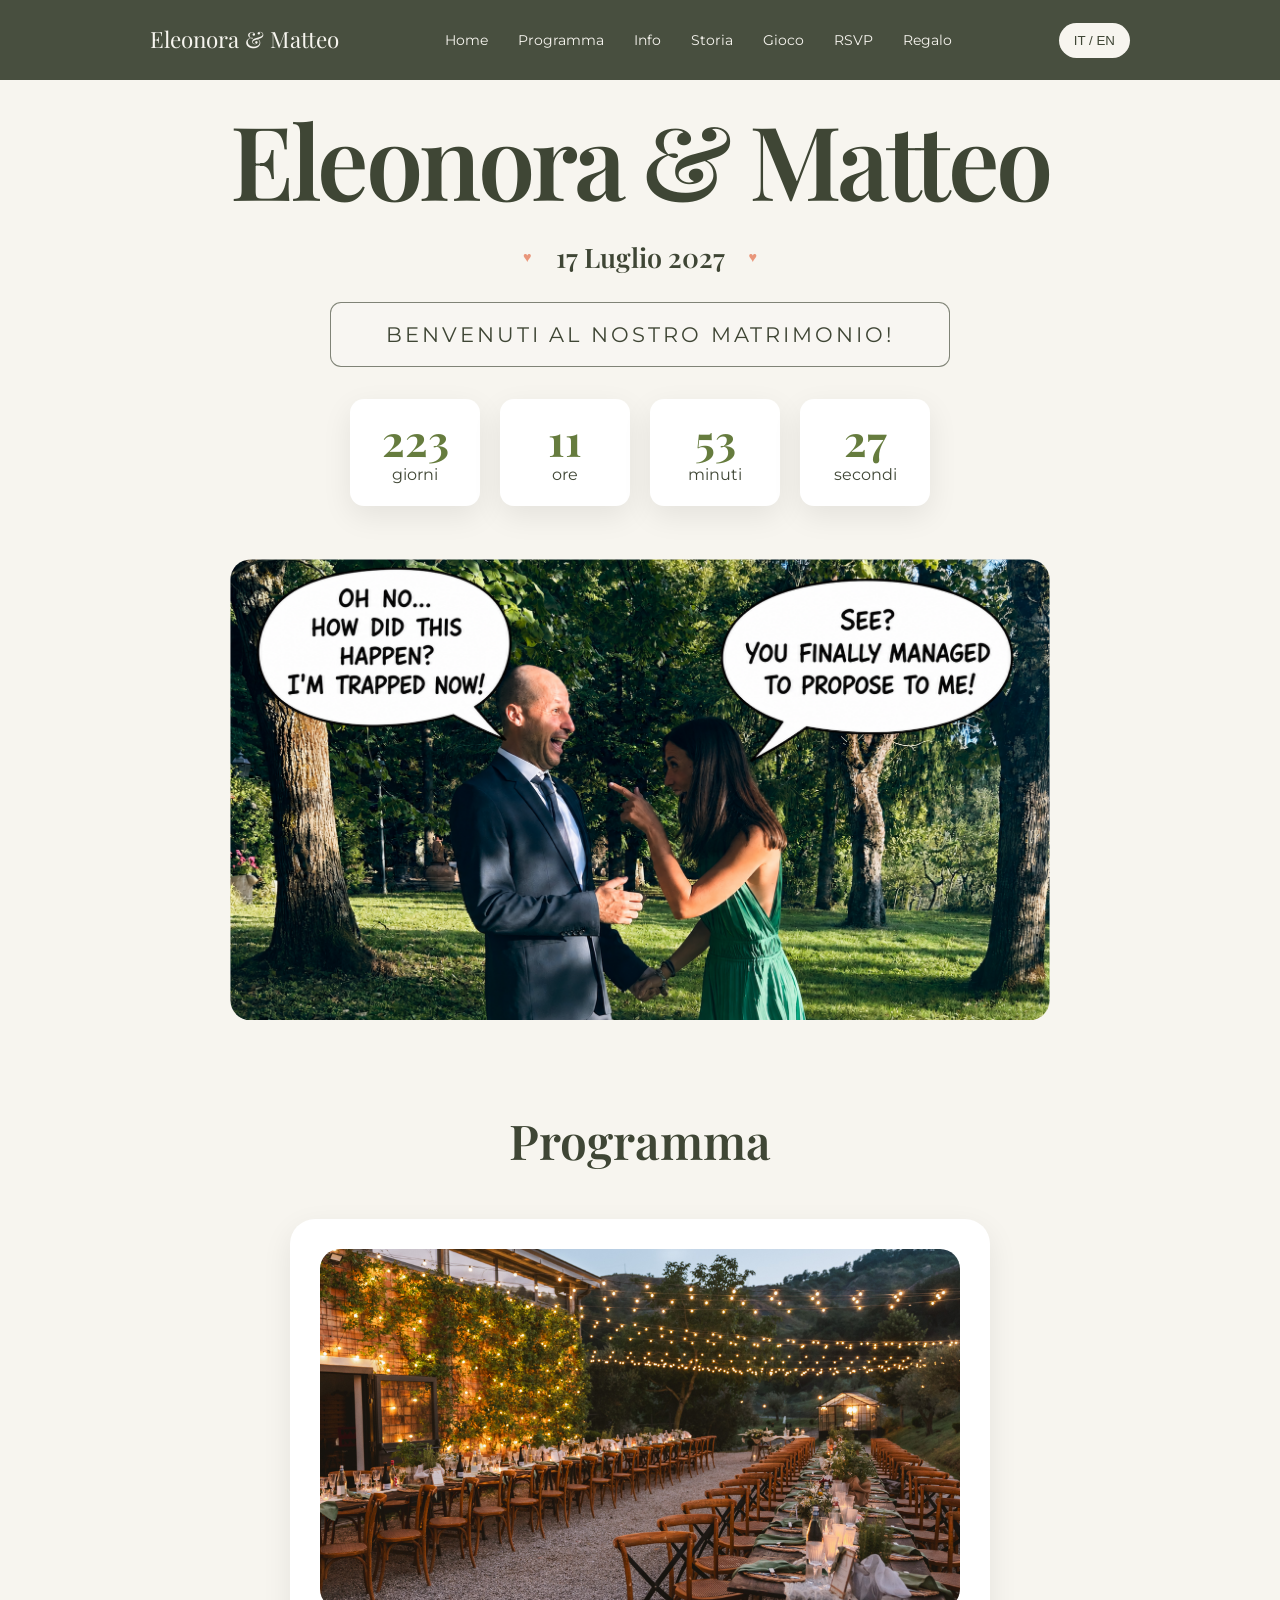
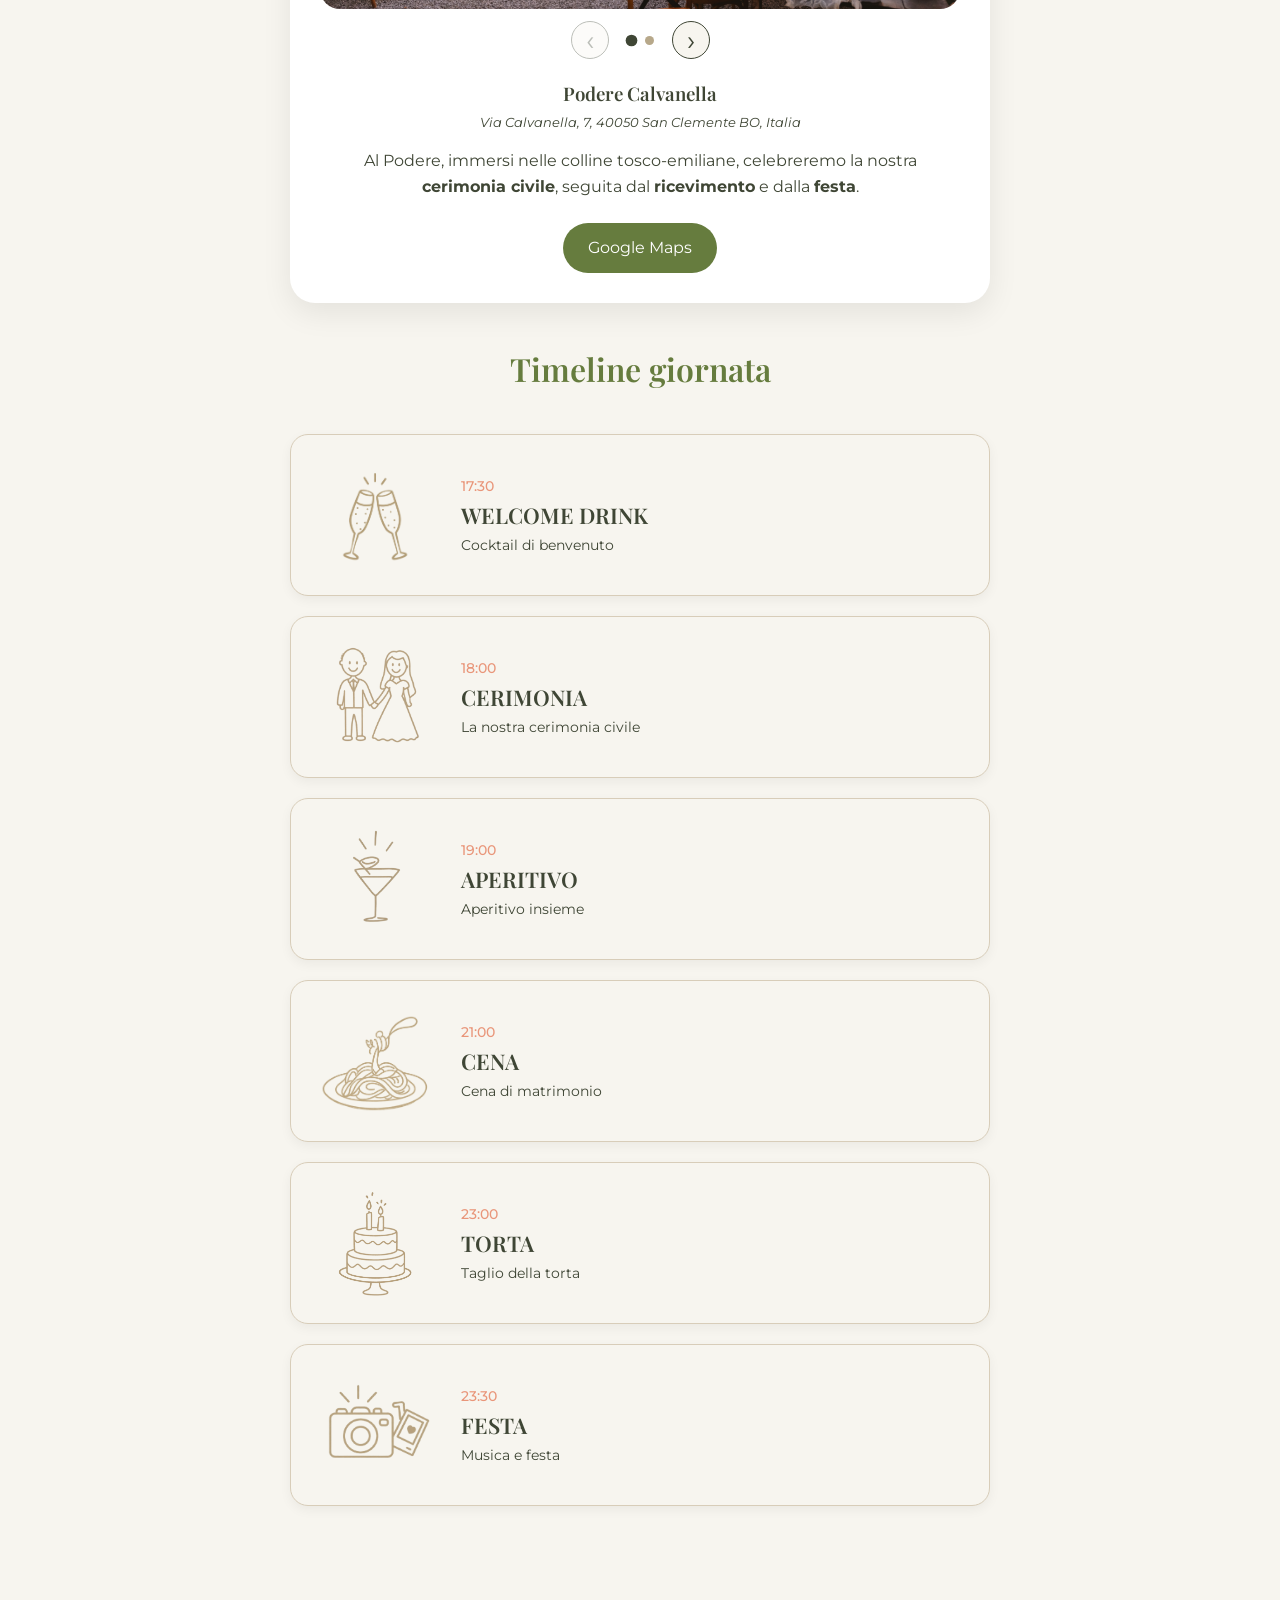
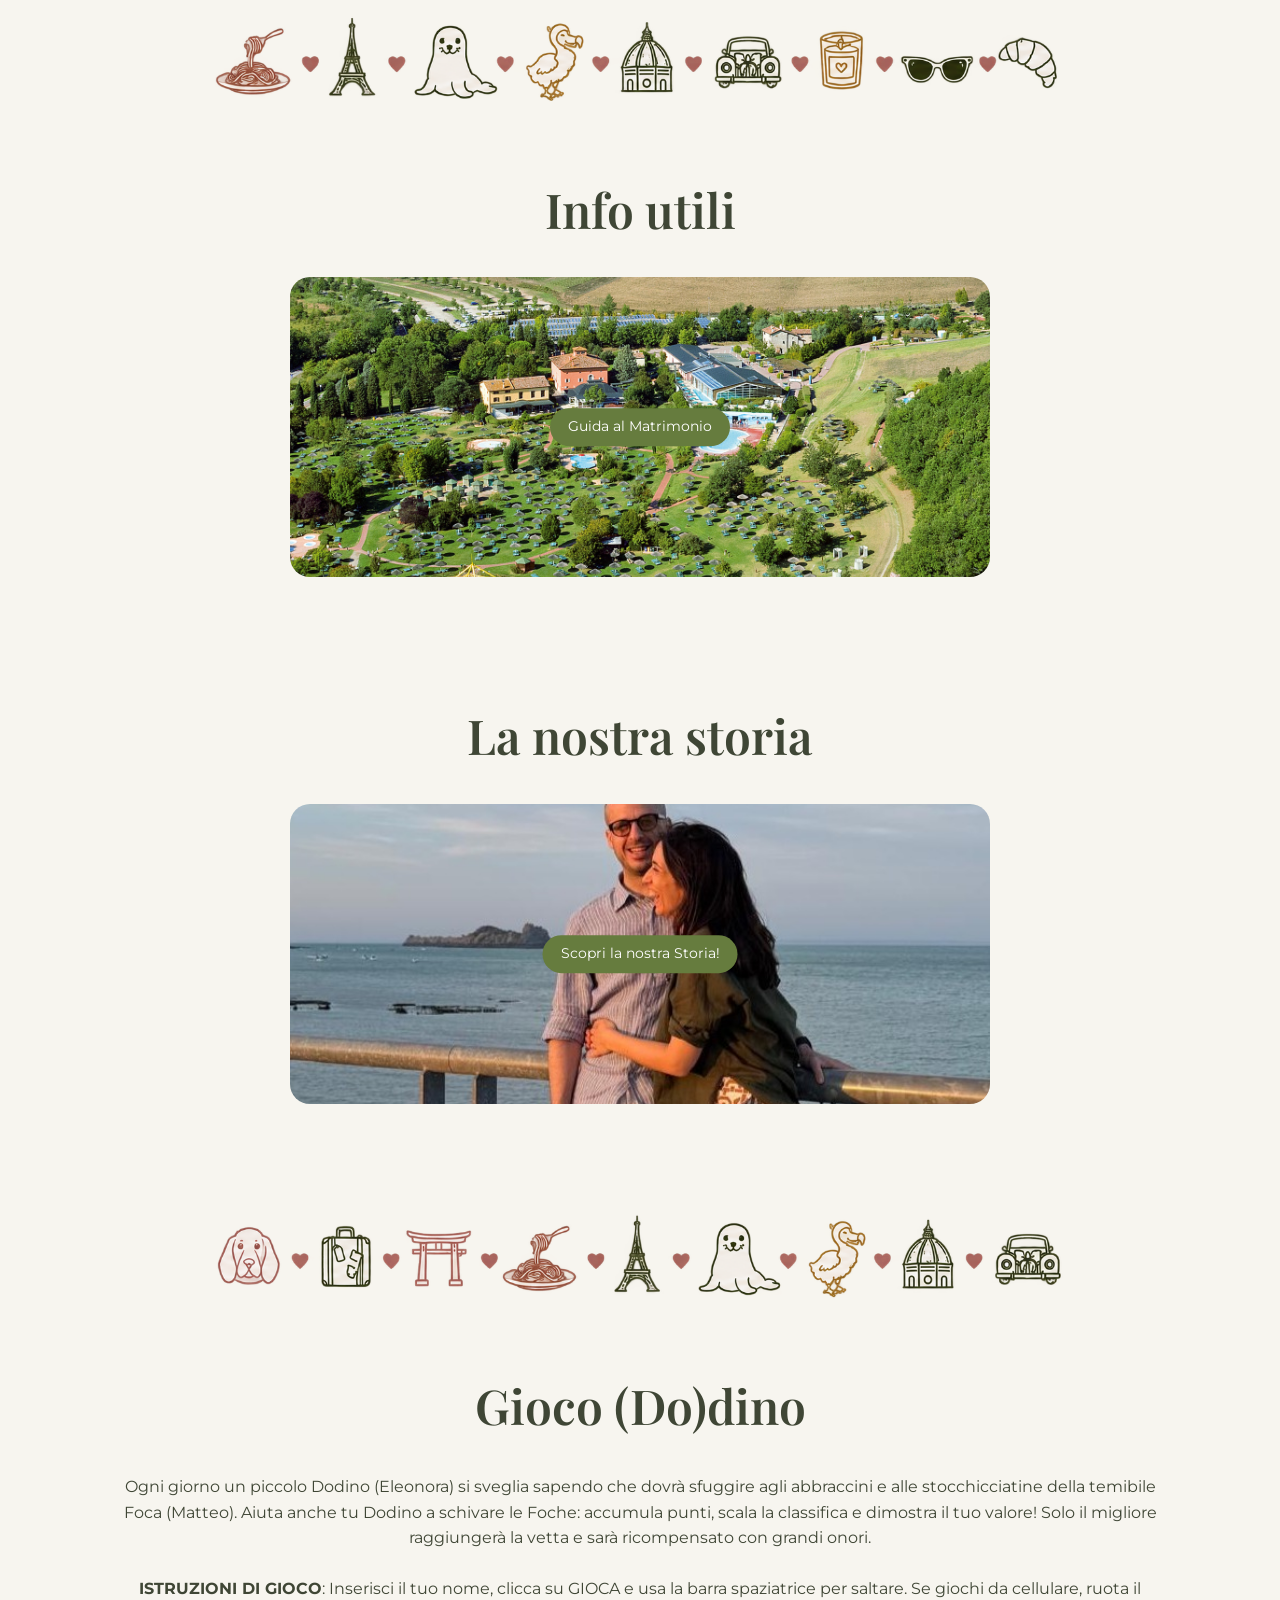
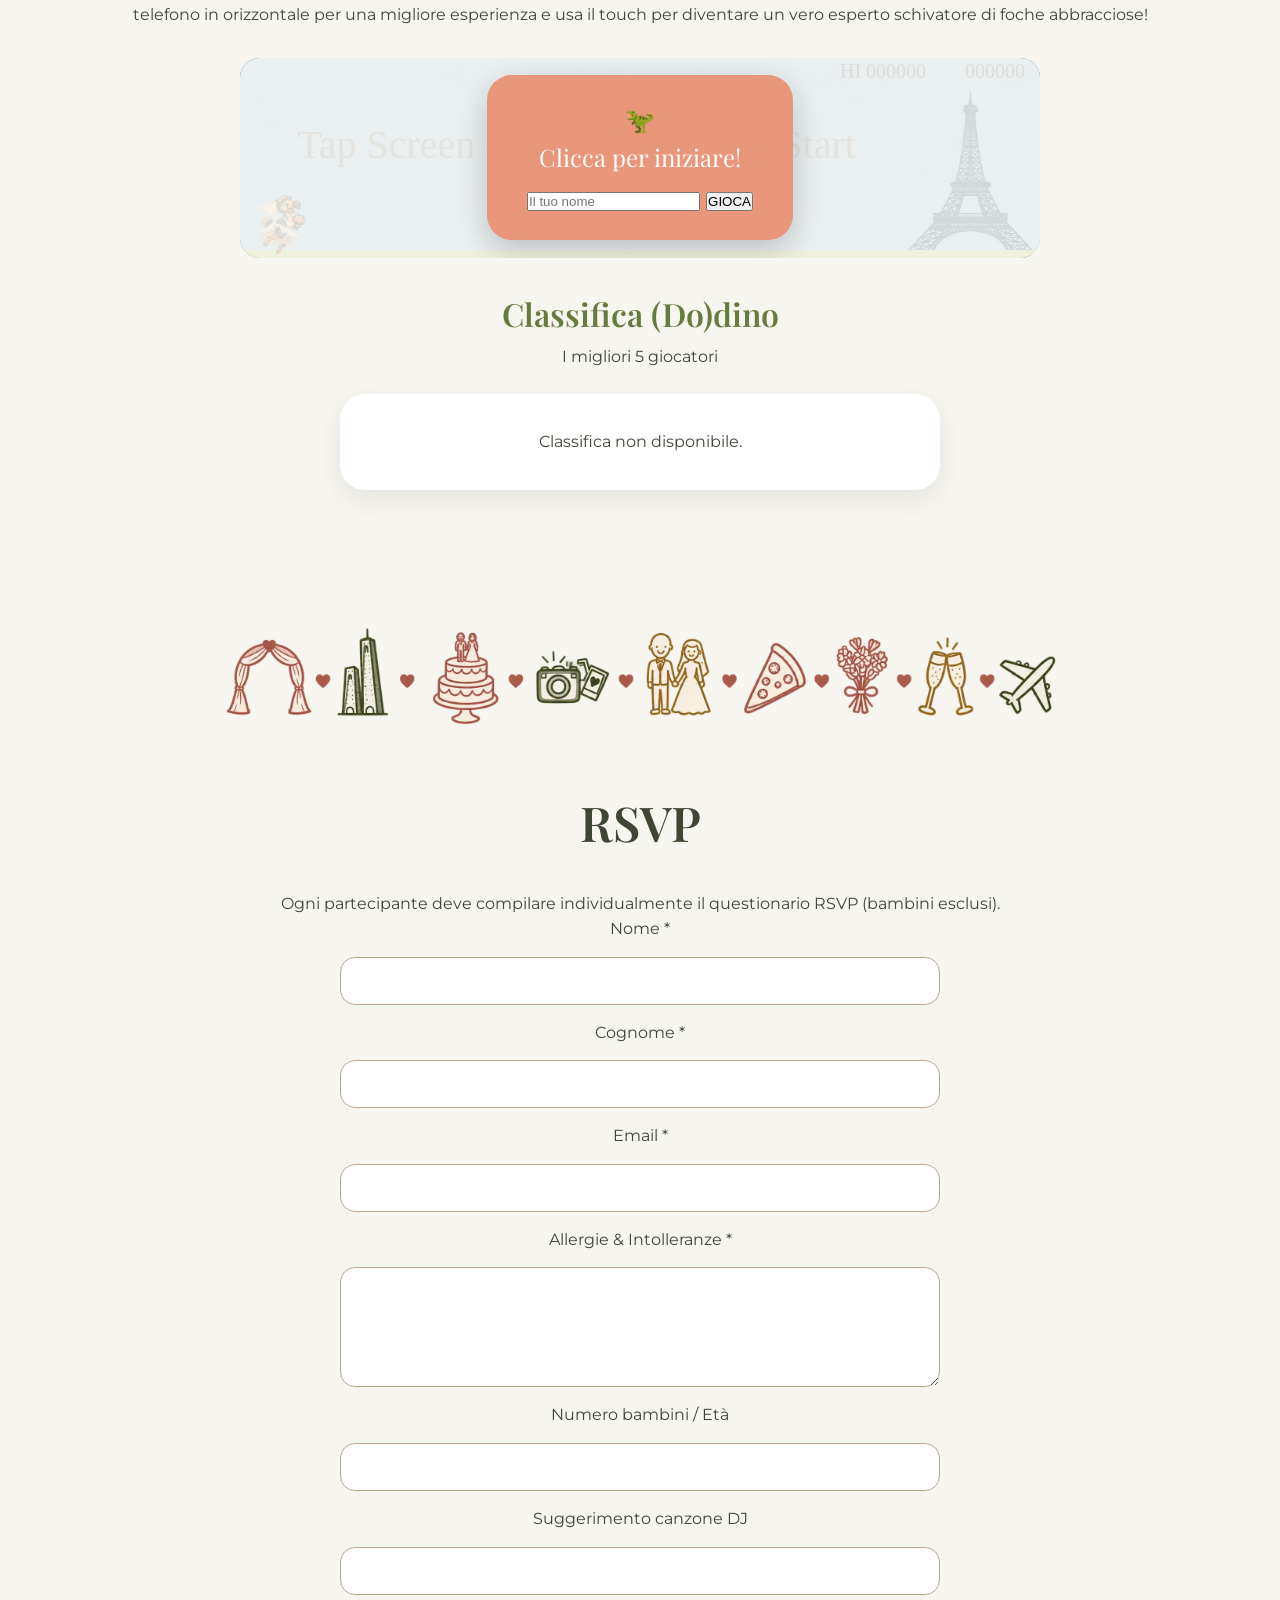
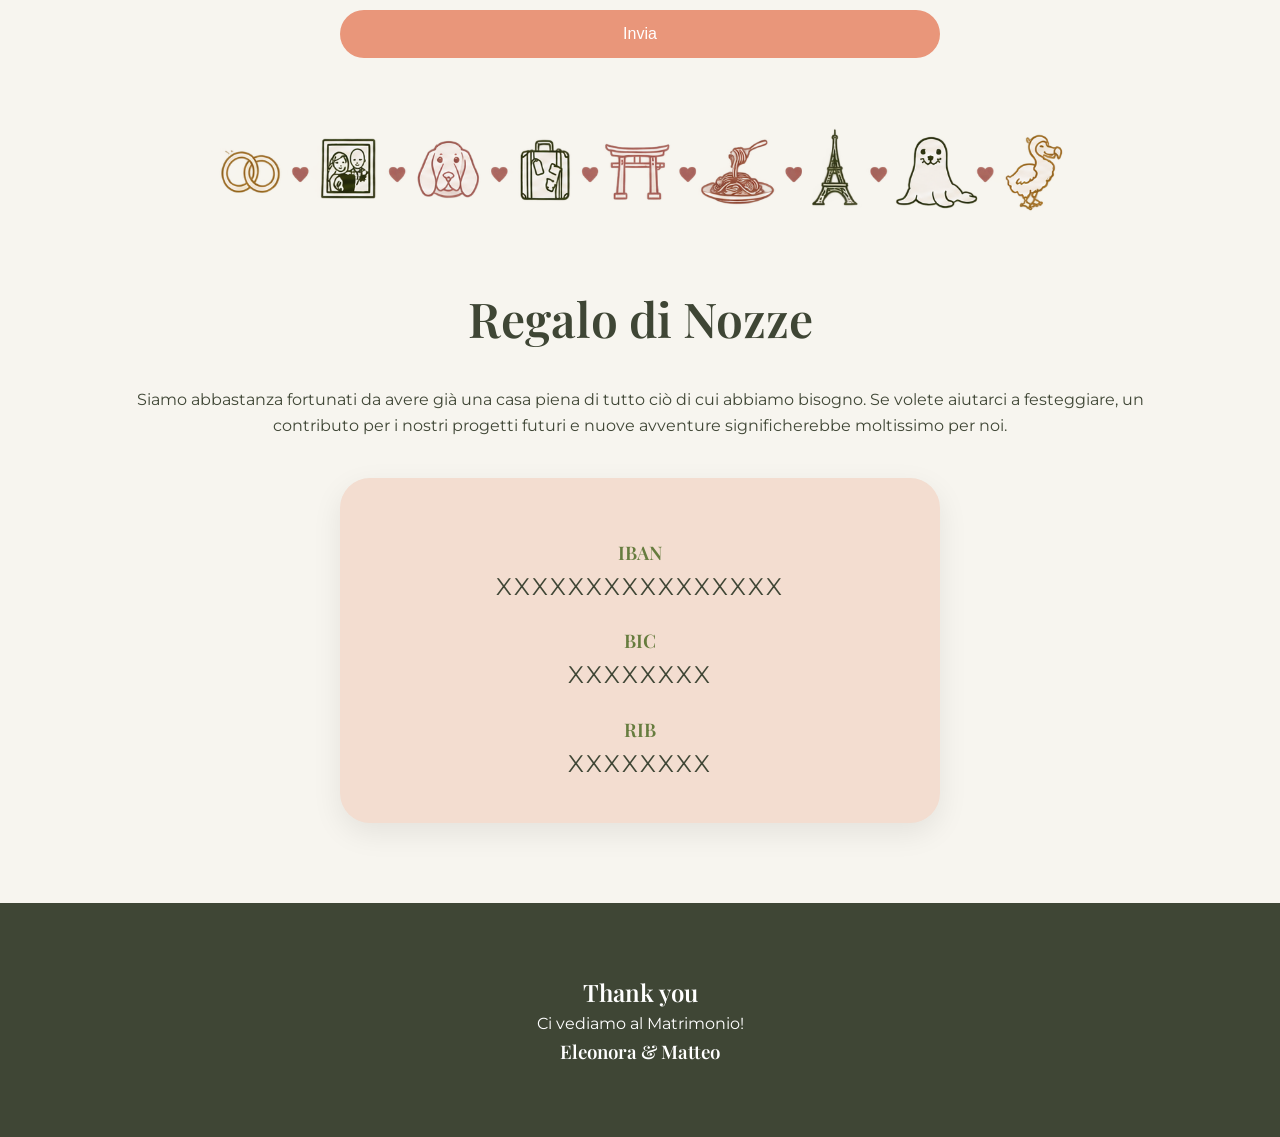
==== commit 079efcdd: "added banners" ====
--- a/index.html
+++ b/index.html
@@ -298,7 +298,7 @@
 <div class="section-banner">
     <picture>
         <source media="(max-width: 600px)" srcset="assets/images/banner_1_web.png">
-        <img src="assets/images/banner_1_web.png" alt="" loading="lazy">
+        <img src="assets/images/banner_1.png" alt="" loading="lazy">
     </picture>
 </div>
 
@@ -354,6 +354,13 @@
 	
 </section>
 
+<!-- BANNER: copy this block between other sections as needed. -->
+<div class="section-banner">
+    <picture>
+        <source media="(max-width: 600px)" srcset="assets/images/banner_1_web.png">
+        <img src="assets/images/banner_2.png" alt="" loading="lazy">
+    </picture>
+</div>
 
 <section id="dodino_game" class="section">
 
@@ -482,8 +489,8 @@
 <!-- BANNER: copy this block between other sections as needed. -->
 <div class="section-banner">
     <picture>
-        <source media="(max-width: 600px)" srcset="assets/images/banner_3_web.png">
-        <img src="assets/images/banner_3_web.png" alt="" loading="lazy">
+        <source media="(max-width: 600px)" srcset="assets/images/banner_1_web.png">
+        <img src="assets/images/banner_3.png" alt="" loading="lazy">
     </picture>
 </div>
 
@@ -643,6 +650,14 @@
 </div>
 
 </section>
+
+<!-- BANNER: copy this block between other sections as needed. -->
+<div class="section-banner">
+    <picture>
+        <source media="(max-width: 600px)" srcset="assets/images/banner_1_web.png">
+        <img src="assets/images/banner_4.png" alt="" loading="lazy">
+    </picture>
+</div>
 
 <!-- WISHING WELL -->
 
--- a/css/style.css
+++ b/css/style.css
@@ -1702,8 +1702,8 @@
 }
 
 .page-end-link .button {
-    padding: 8px 18px;
-    font-size: 0.85rem;
+    padding: 12px 25px;
+    font-size: 1rem;
 }
 
 .photo-link {
@@ -1811,4 +1811,8 @@
         justify-self: end;
         display: block;
     }
+}
+
+#program > .card > .button {
+    align-self: center;
 }
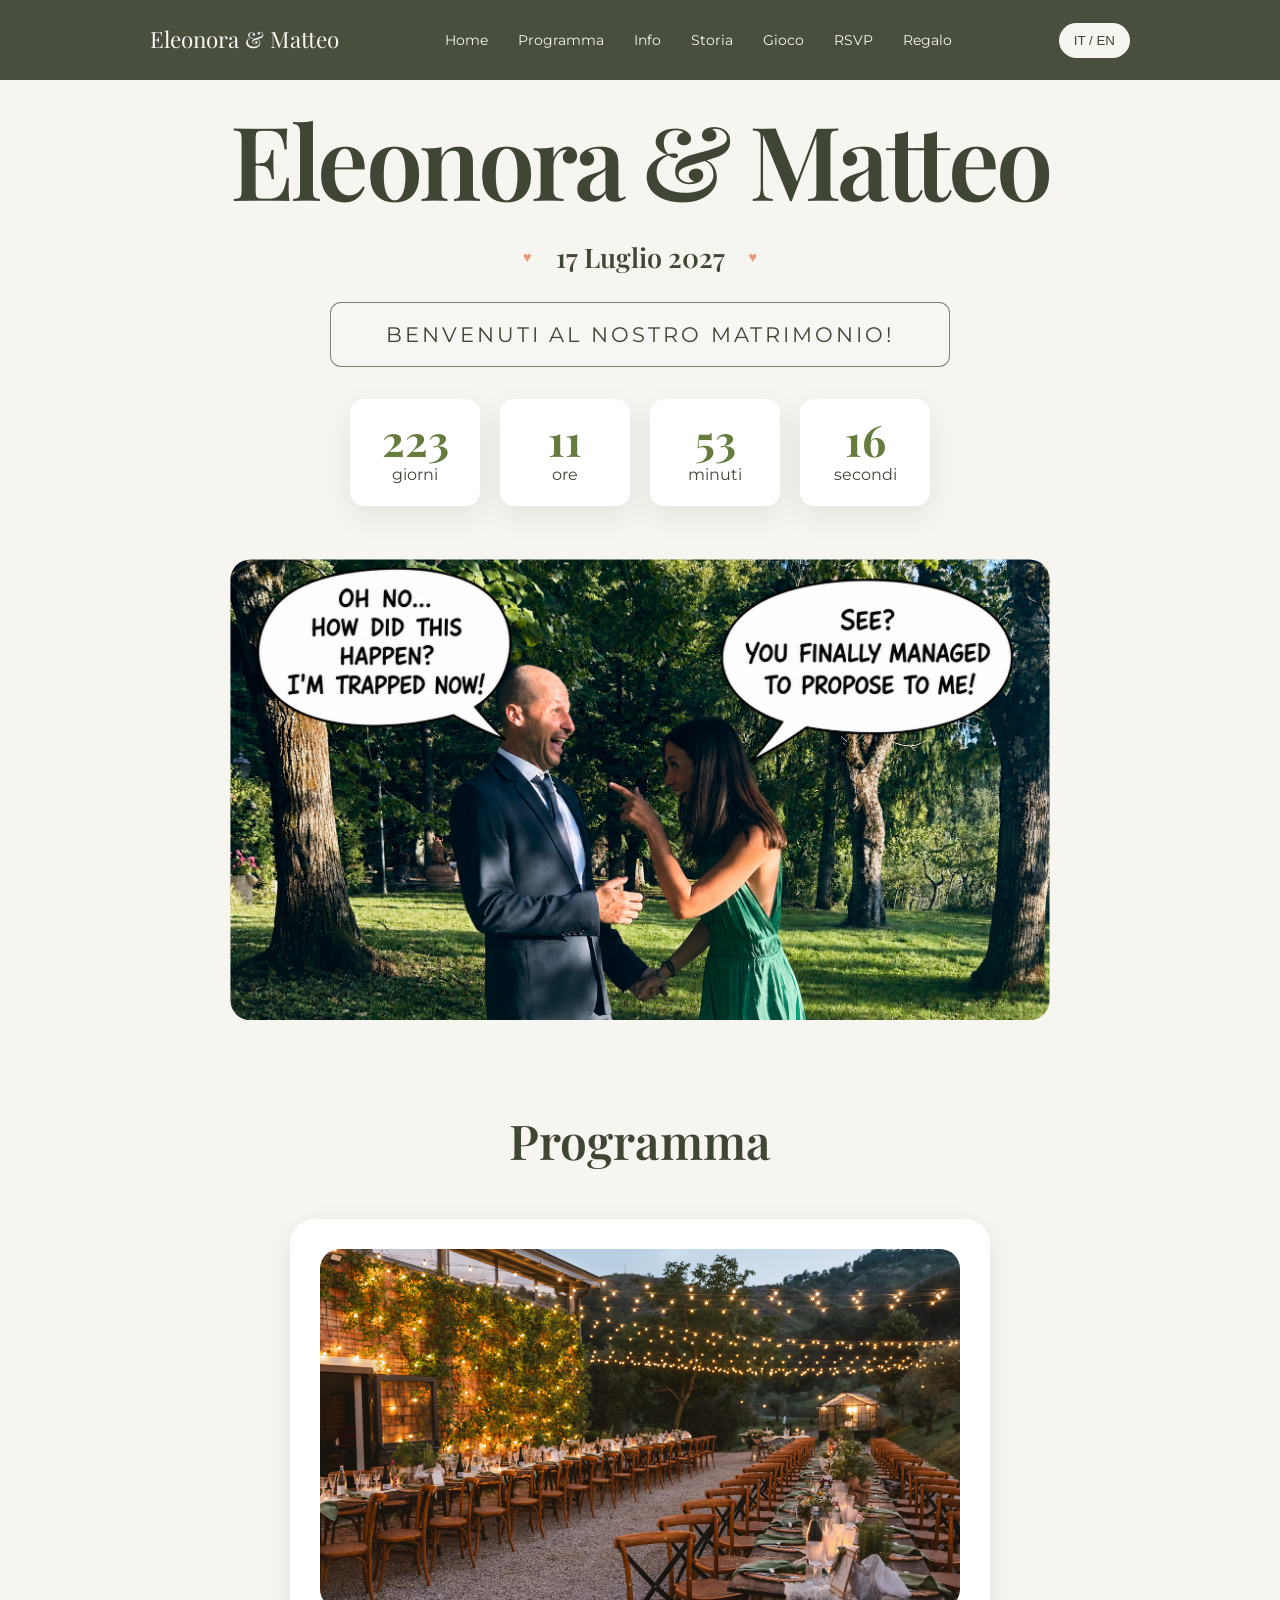
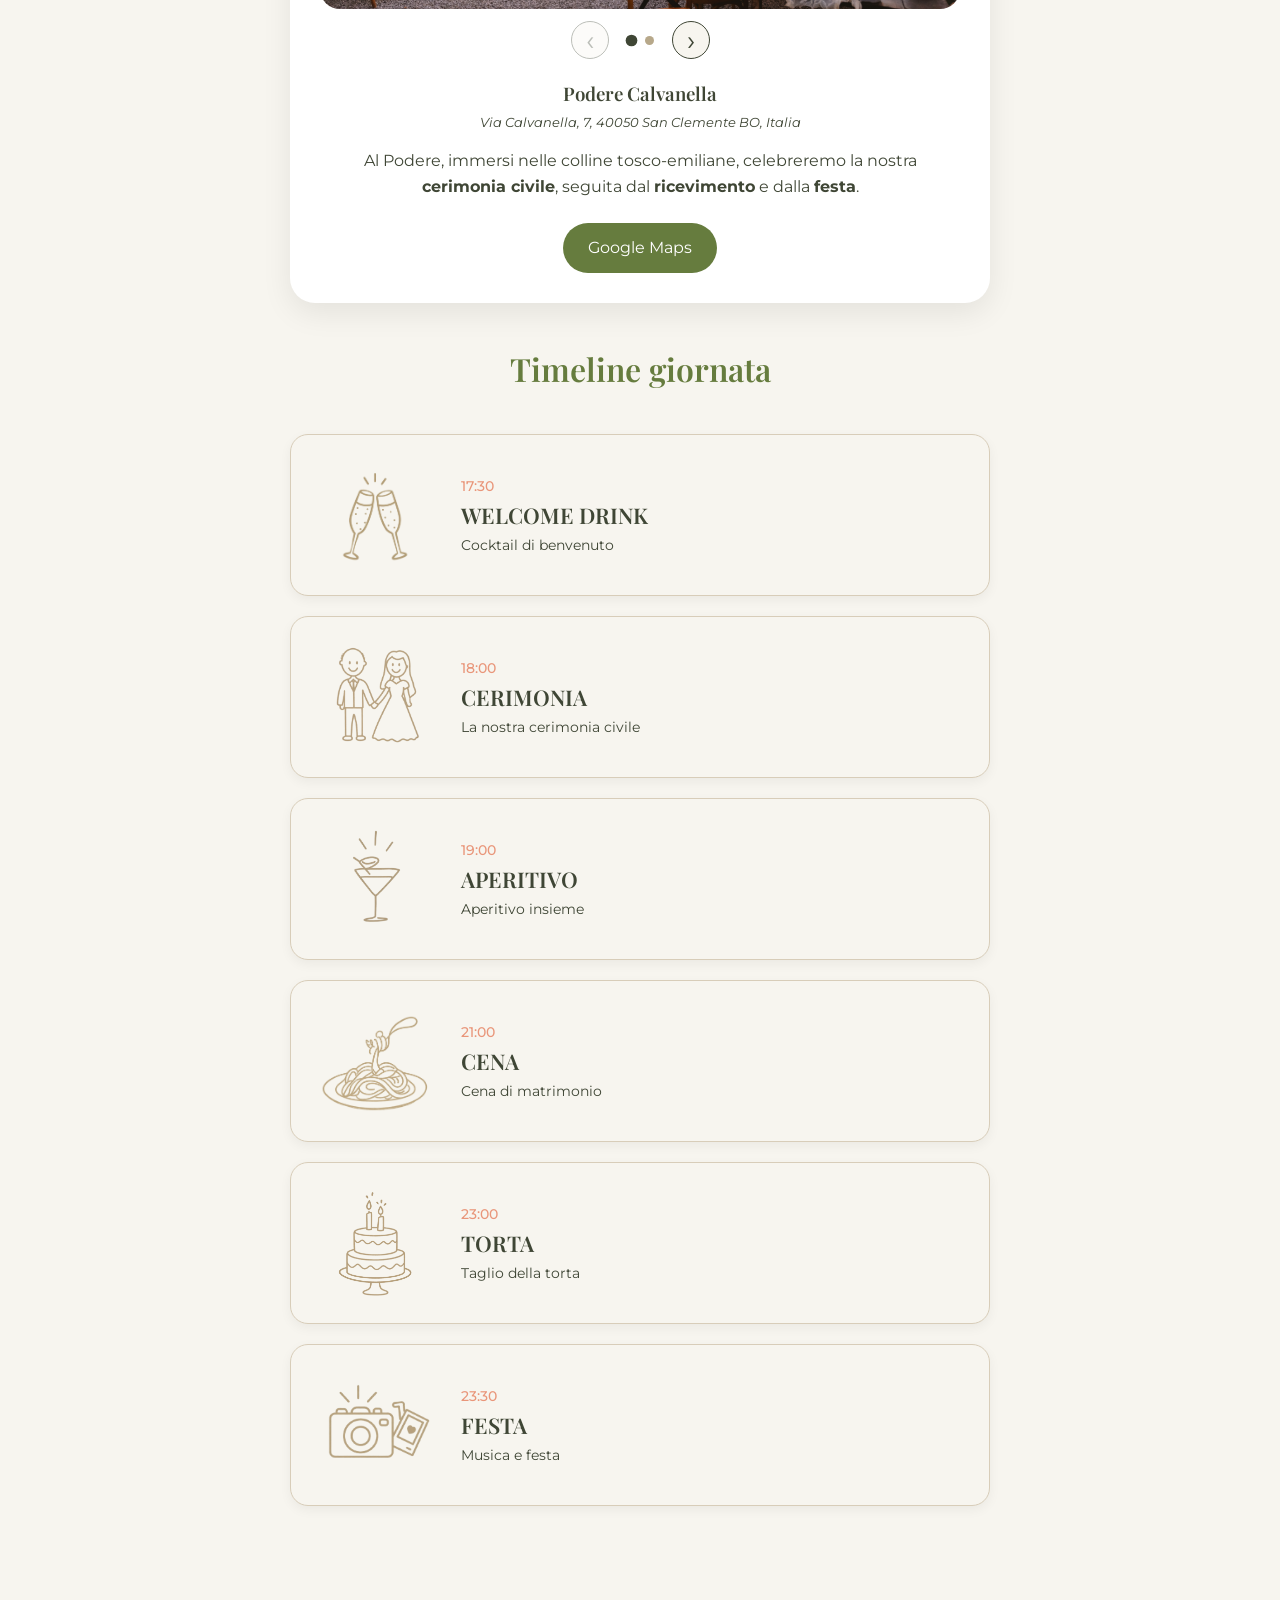
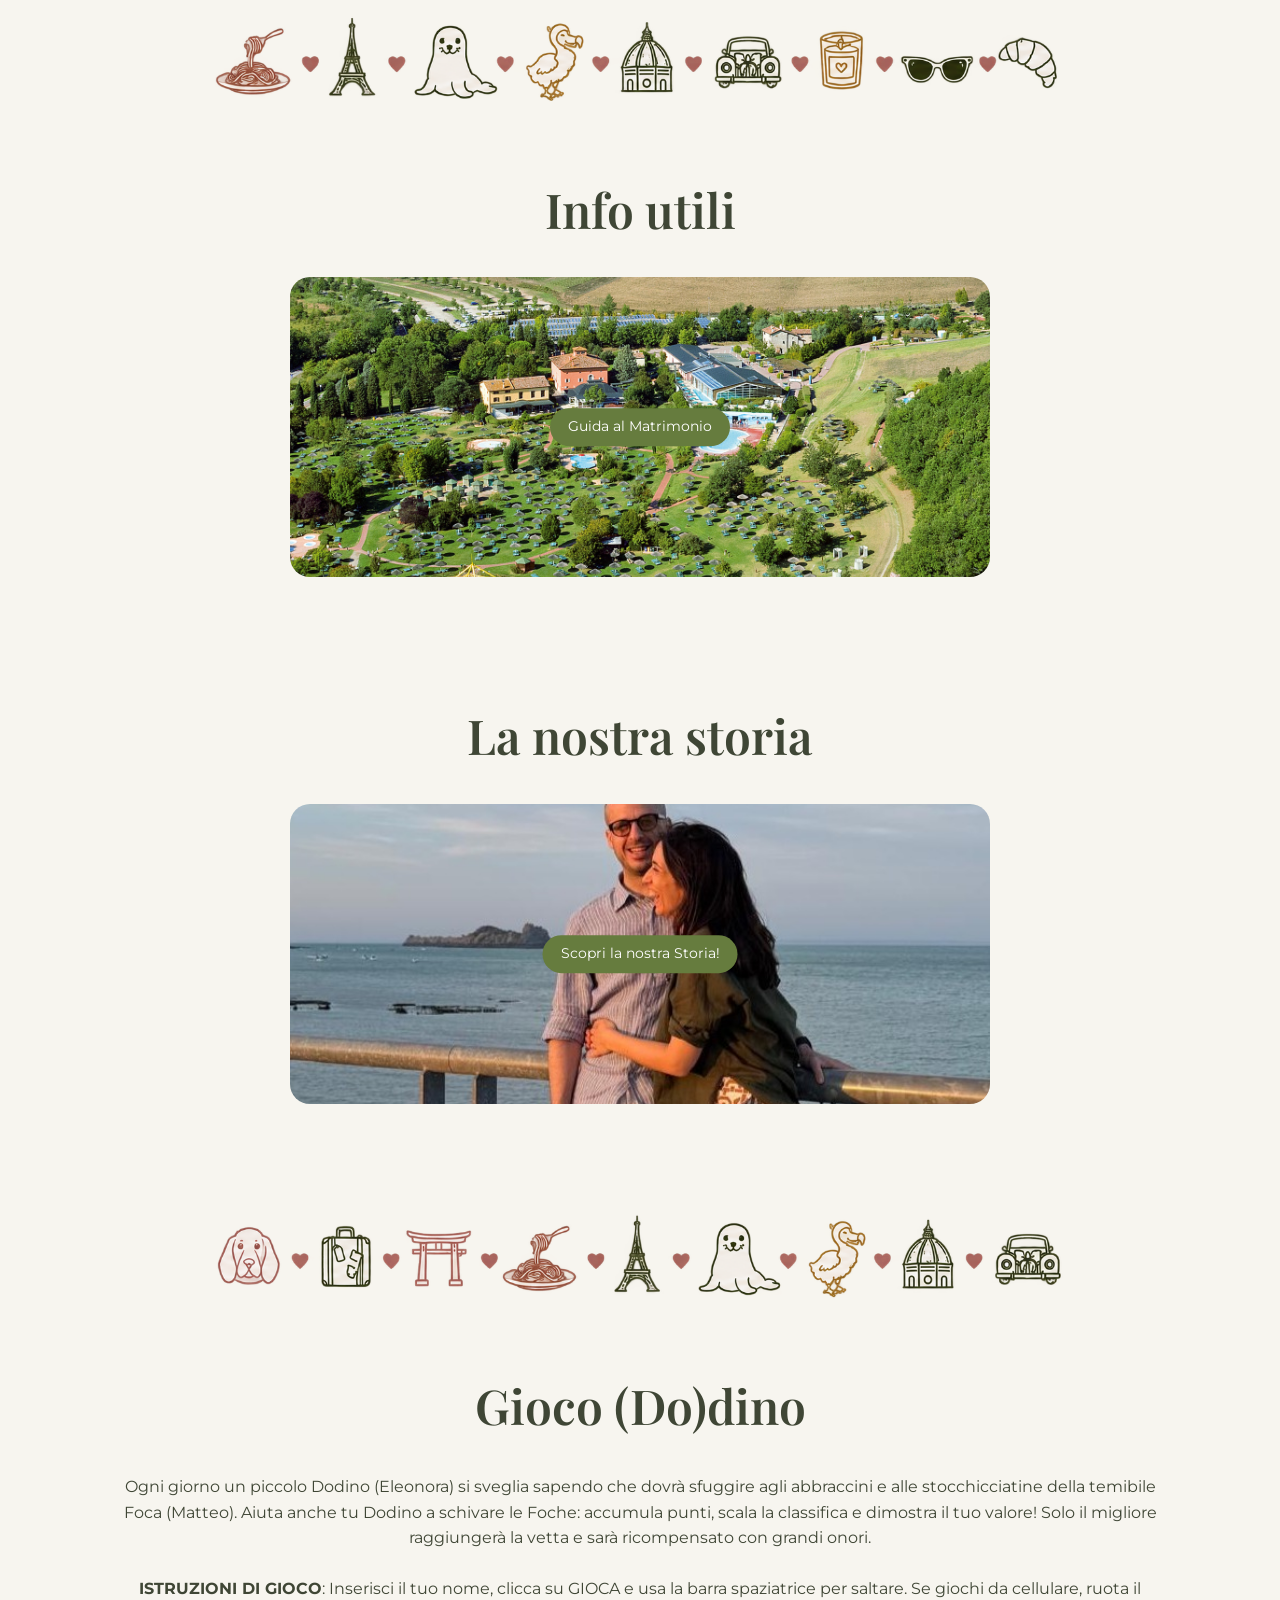
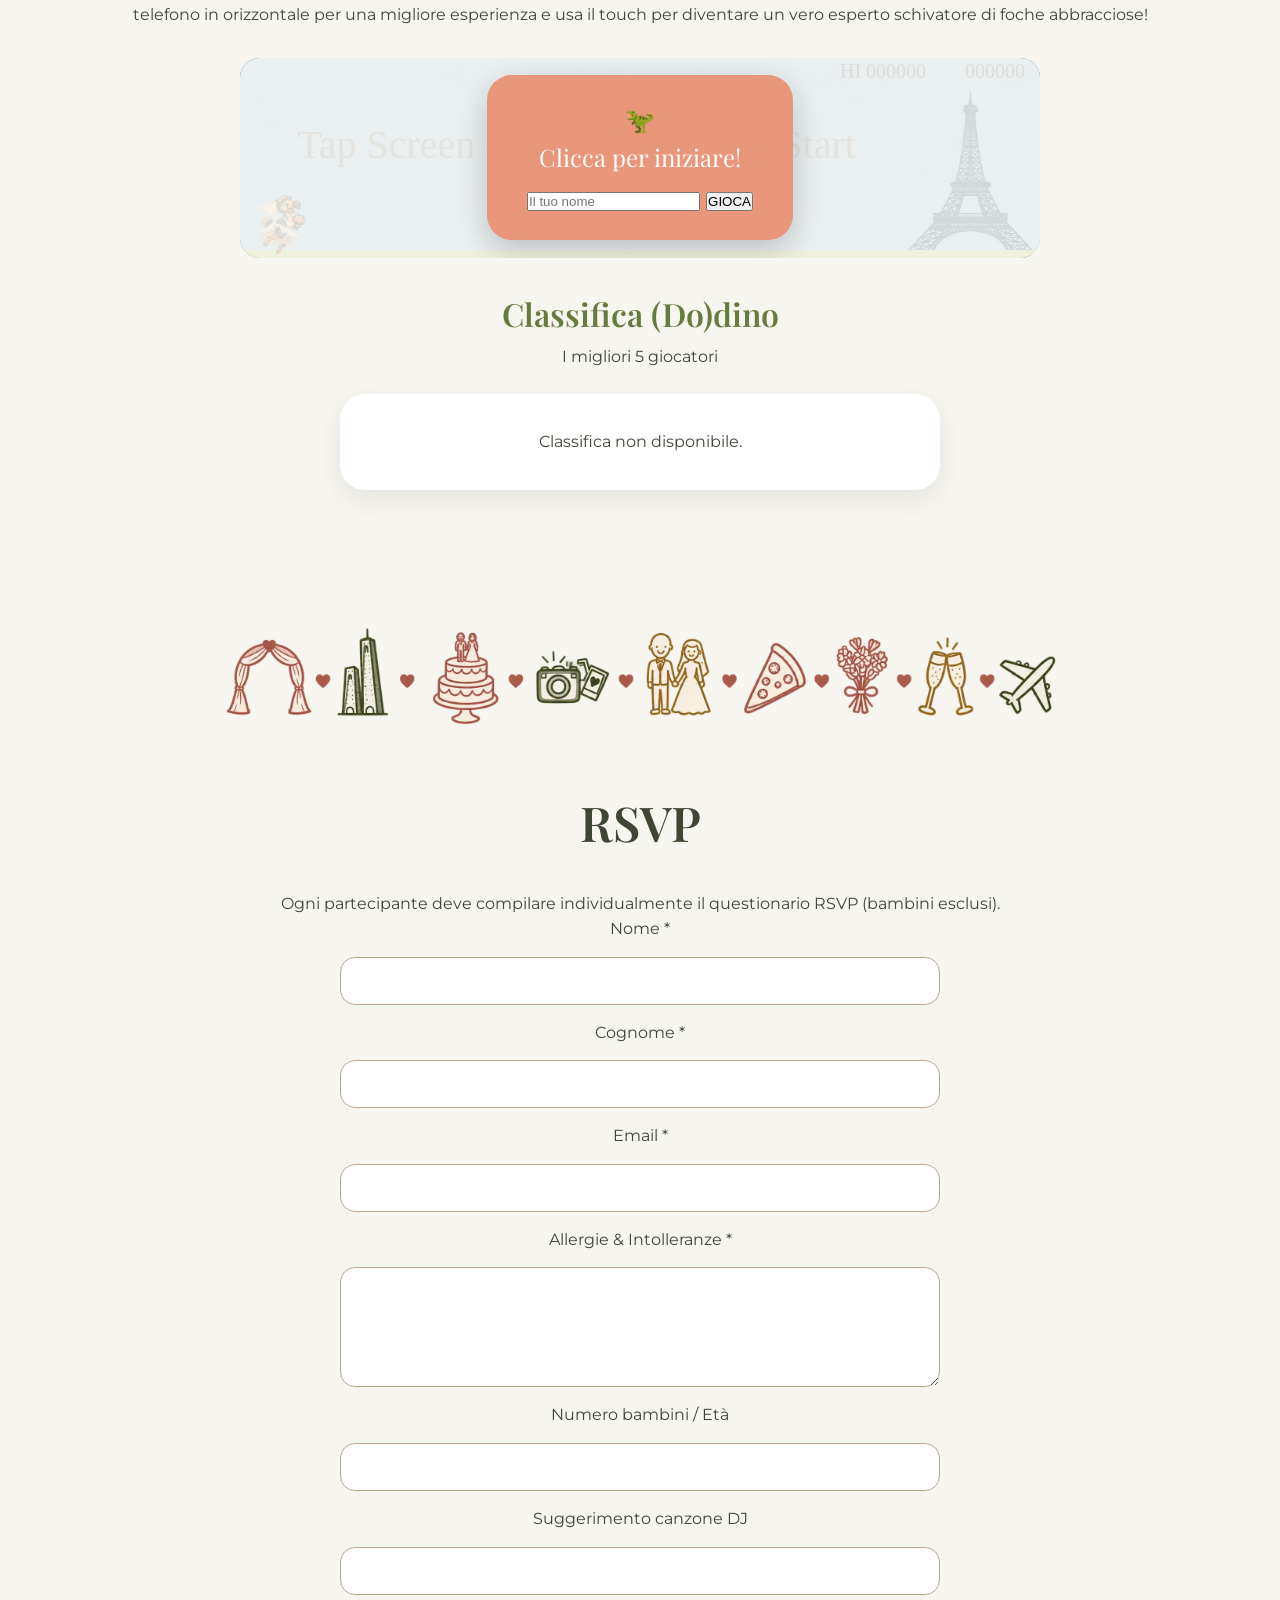
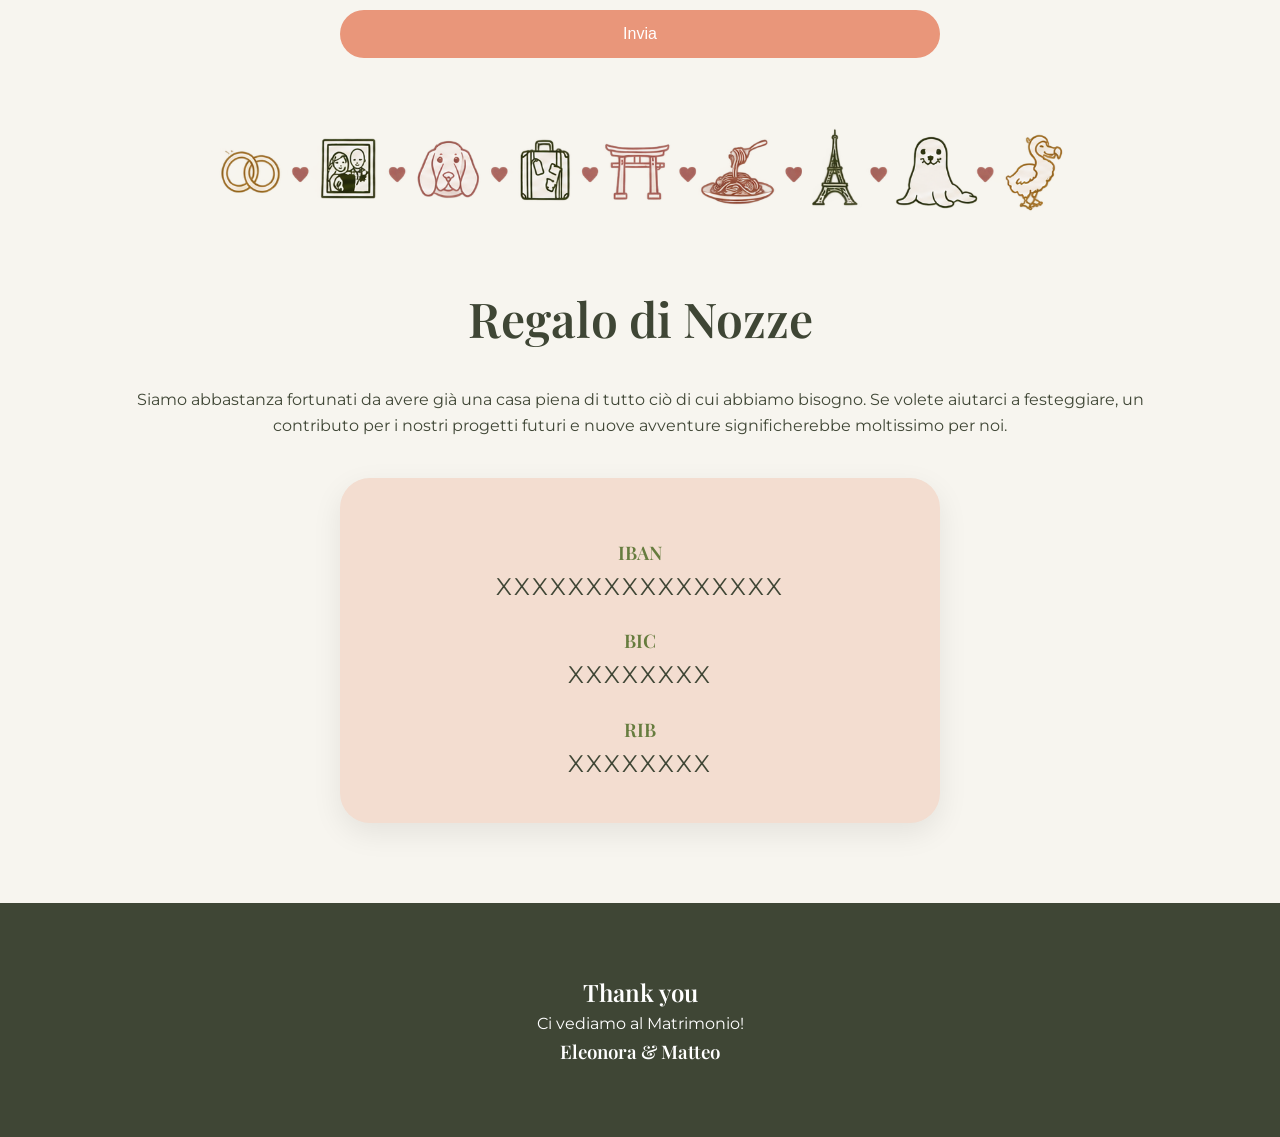
==== commit 47da496d: "fixed banners" ====
--- a/index.html
+++ b/index.html
@@ -293,13 +293,9 @@
 
 </section>
 
-
 <!-- BANNER: copy this block between other sections as needed. -->
 <div class="section-banner">
-    <picture>
-        <source media="(max-width: 600px)" srcset="assets/images/banner_1_web.png">
-        <img src="assets/images/banner_1.png" alt="" loading="lazy">
-    </picture>
+    <img src="assets/images/banner_1.png" alt="" loading="lazy">
 </div>
 
 <!-- INFO -->
@@ -356,10 +352,7 @@
 
 <!-- BANNER: copy this block between other sections as needed. -->
 <div class="section-banner">
-    <picture>
-        <source media="(max-width: 600px)" srcset="assets/images/banner_1_web.png">
-        <img src="assets/images/banner_2.png" alt="" loading="lazy">
-    </picture>
+    <img src="assets/images/banner_2.png" alt="" loading="lazy">
 </div>
 
 <section id="dodino_game" class="section">
@@ -488,10 +481,7 @@
 
 <!-- BANNER: copy this block between other sections as needed. -->
 <div class="section-banner">
-    <picture>
-        <source media="(max-width: 600px)" srcset="assets/images/banner_1_web.png">
-        <img src="assets/images/banner_3.png" alt="" loading="lazy">
-    </picture>
+    <img src="assets/images/banner_3.png" alt="" loading="lazy">
 </div>
 
 <section id="rsvp" class="section">
@@ -653,10 +643,7 @@
 
 <!-- BANNER: copy this block between other sections as needed. -->
 <div class="section-banner">
-    <picture>
-        <source media="(max-width: 600px)" srcset="assets/images/banner_1_web.png">
-        <img src="assets/images/banner_4.png" alt="" loading="lazy">
-    </picture>
+    <img src="assets/images/banner_4.png" alt="" loading="lazy">
 </div>
 
 <!-- WISHING WELL -->
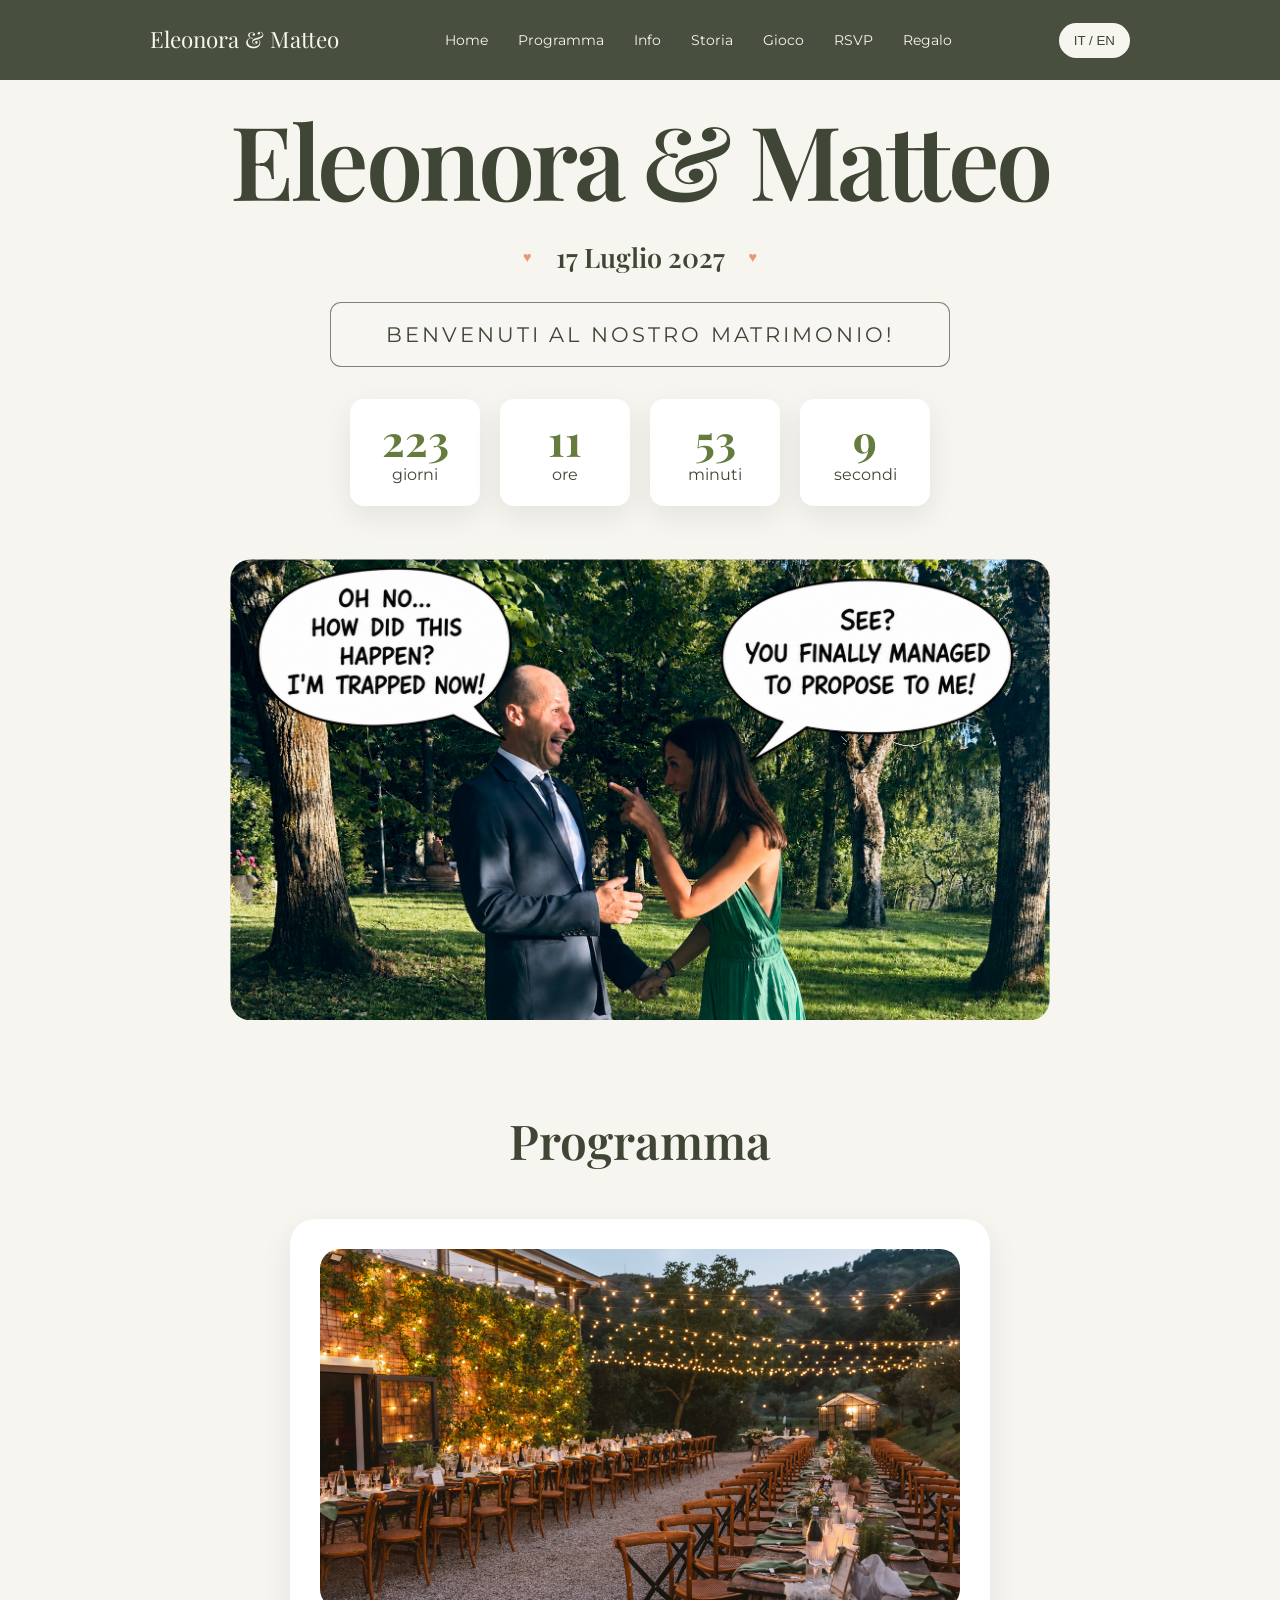
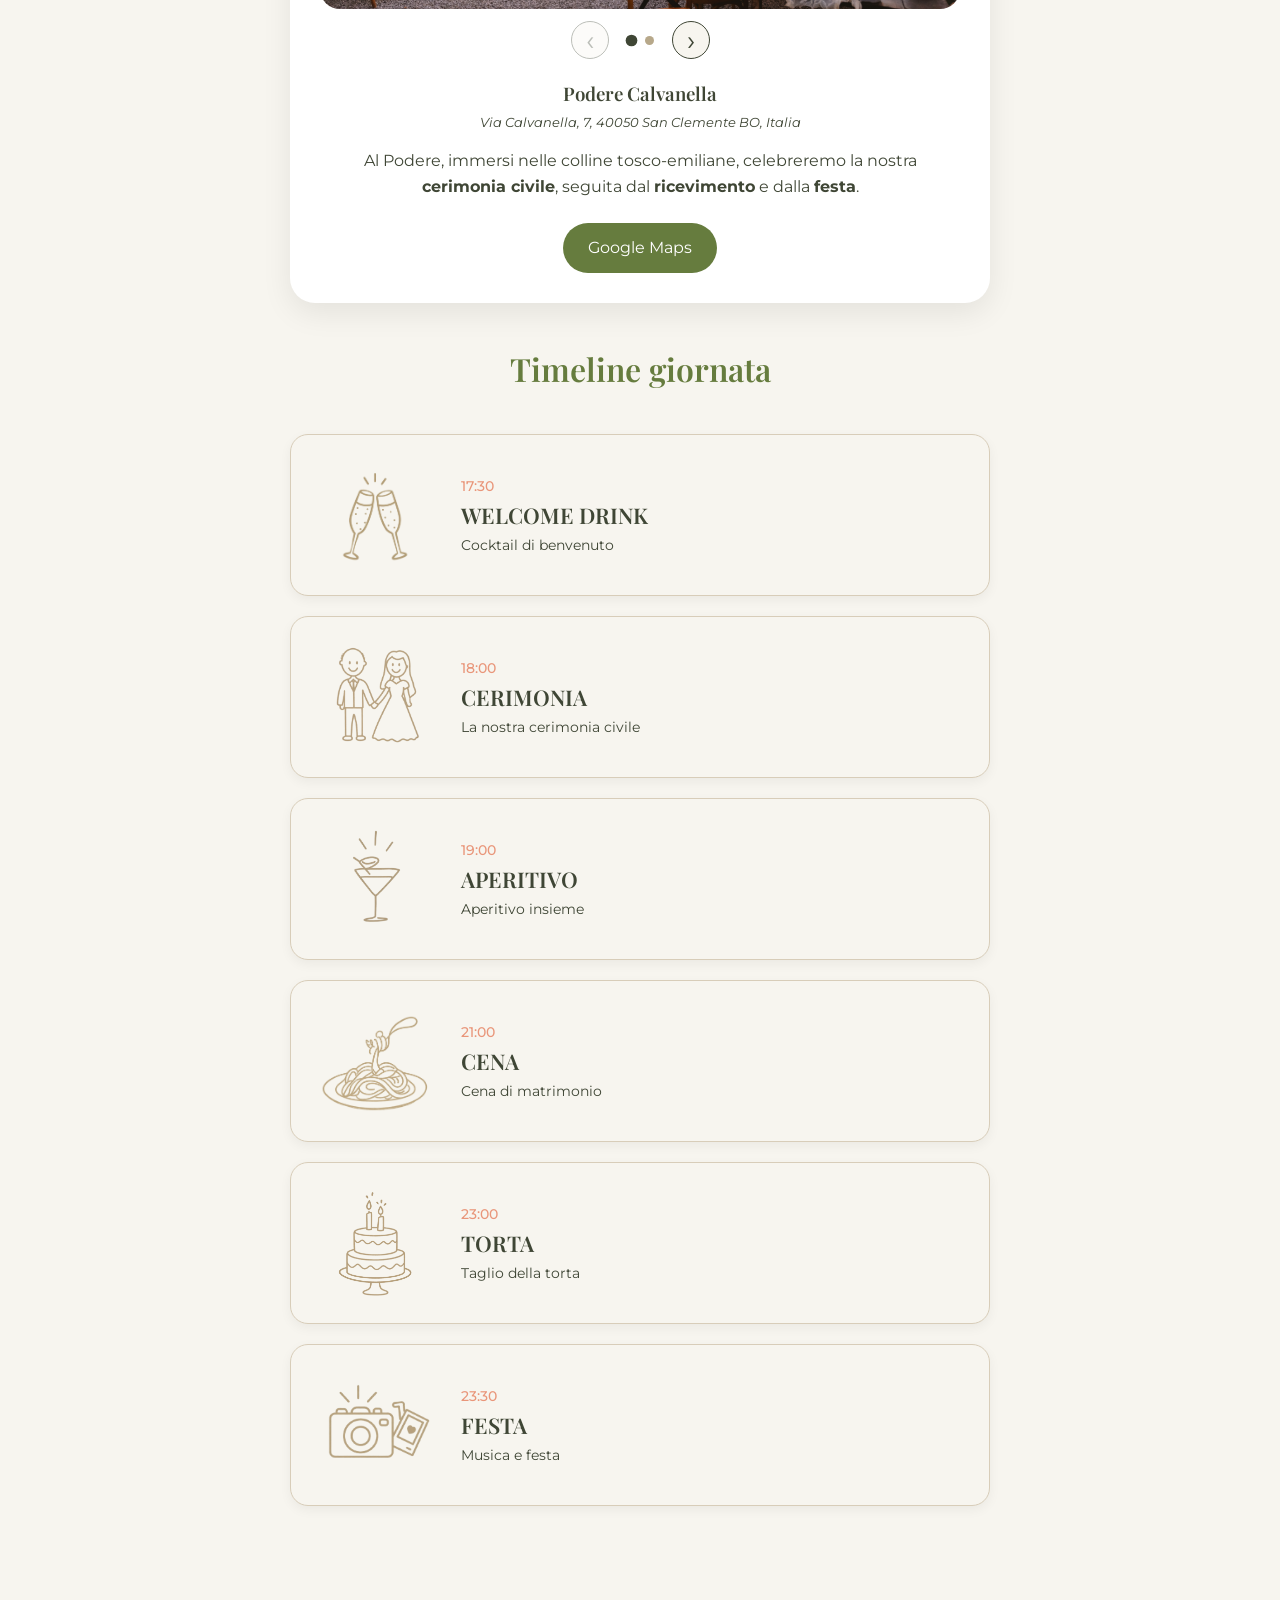
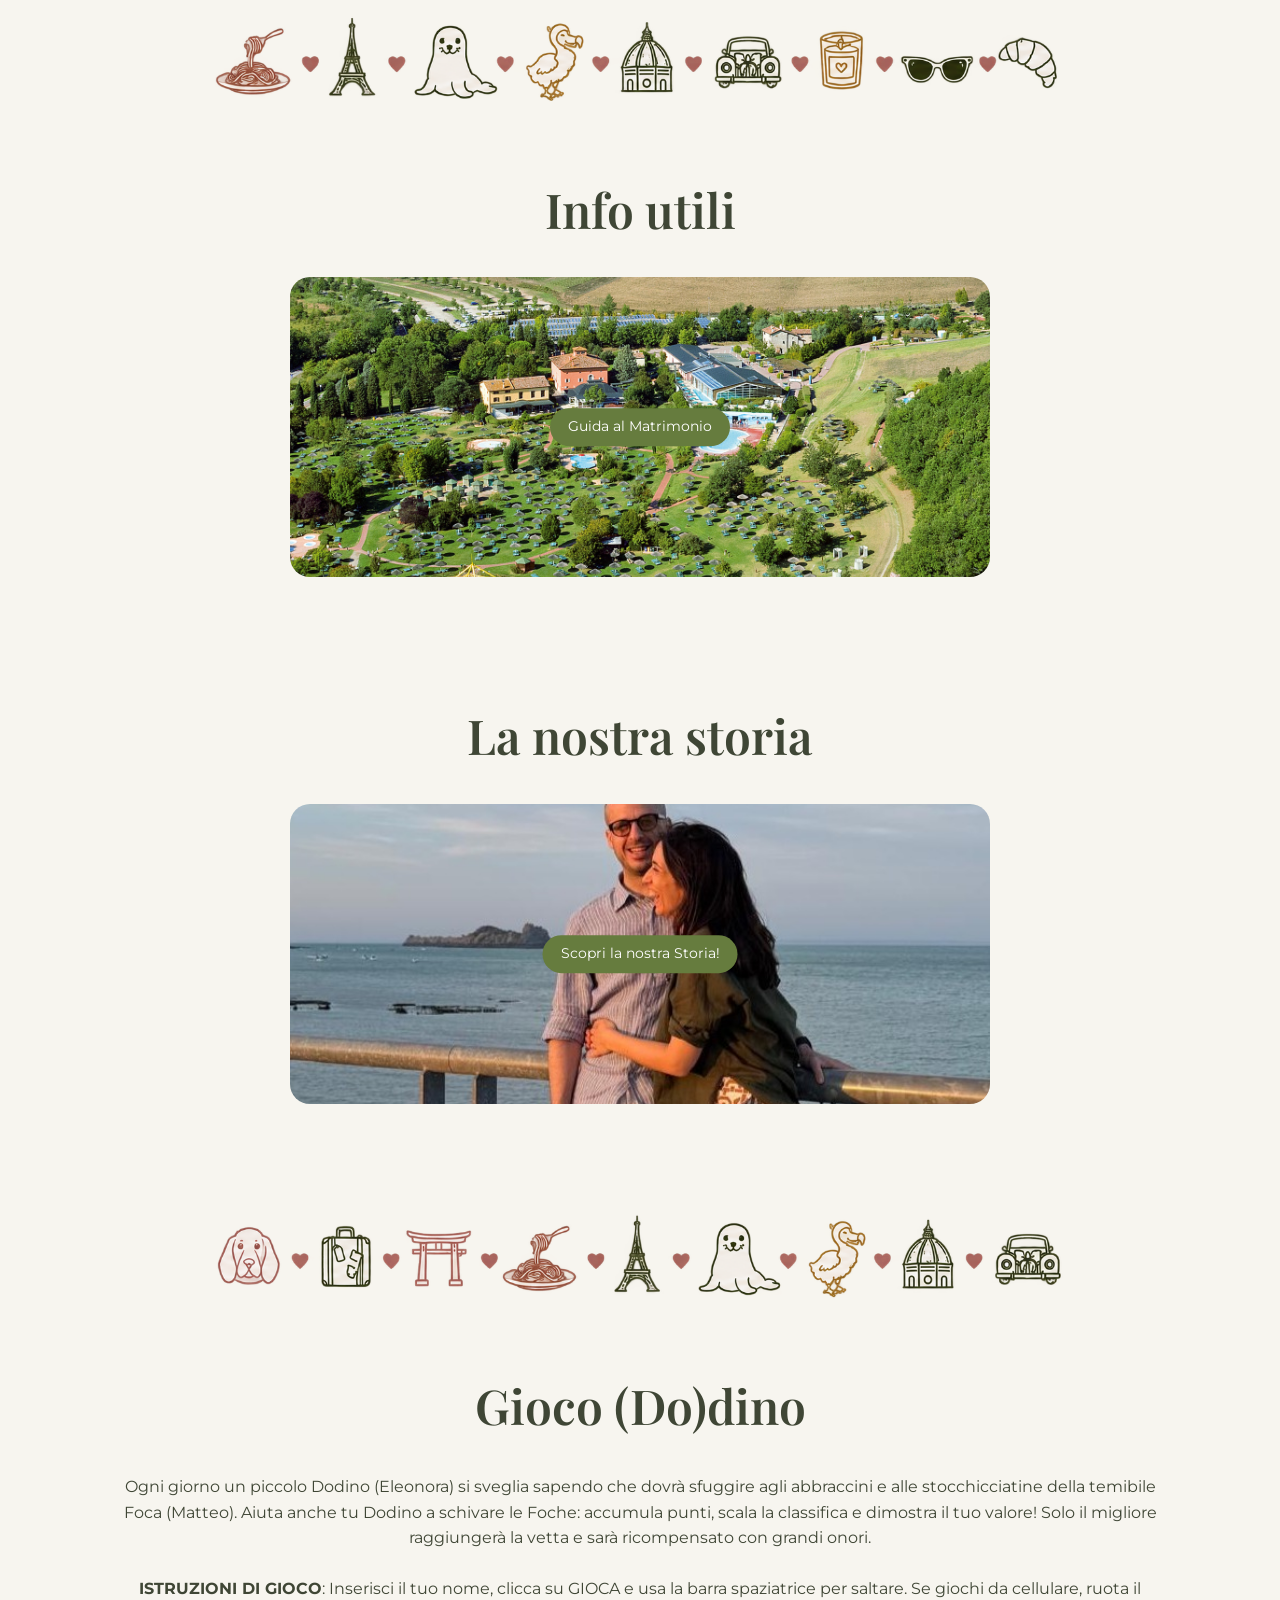
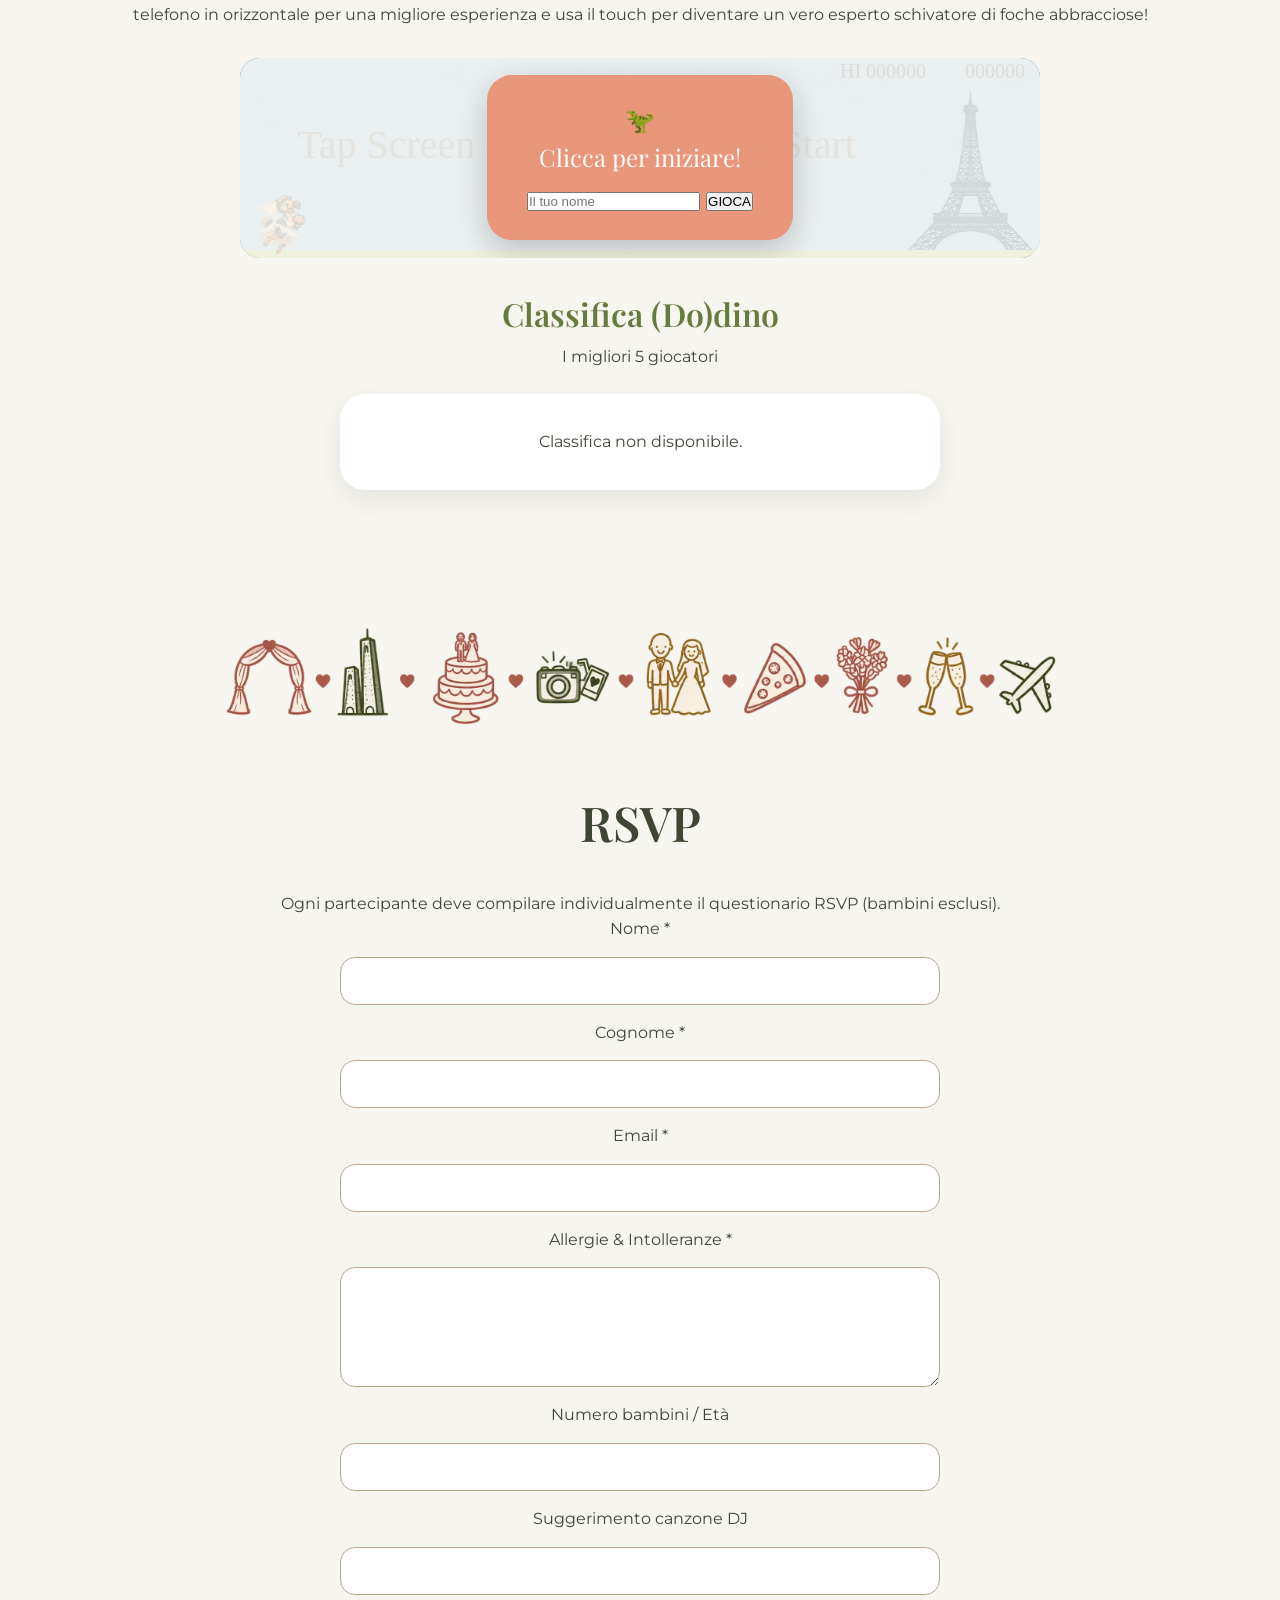
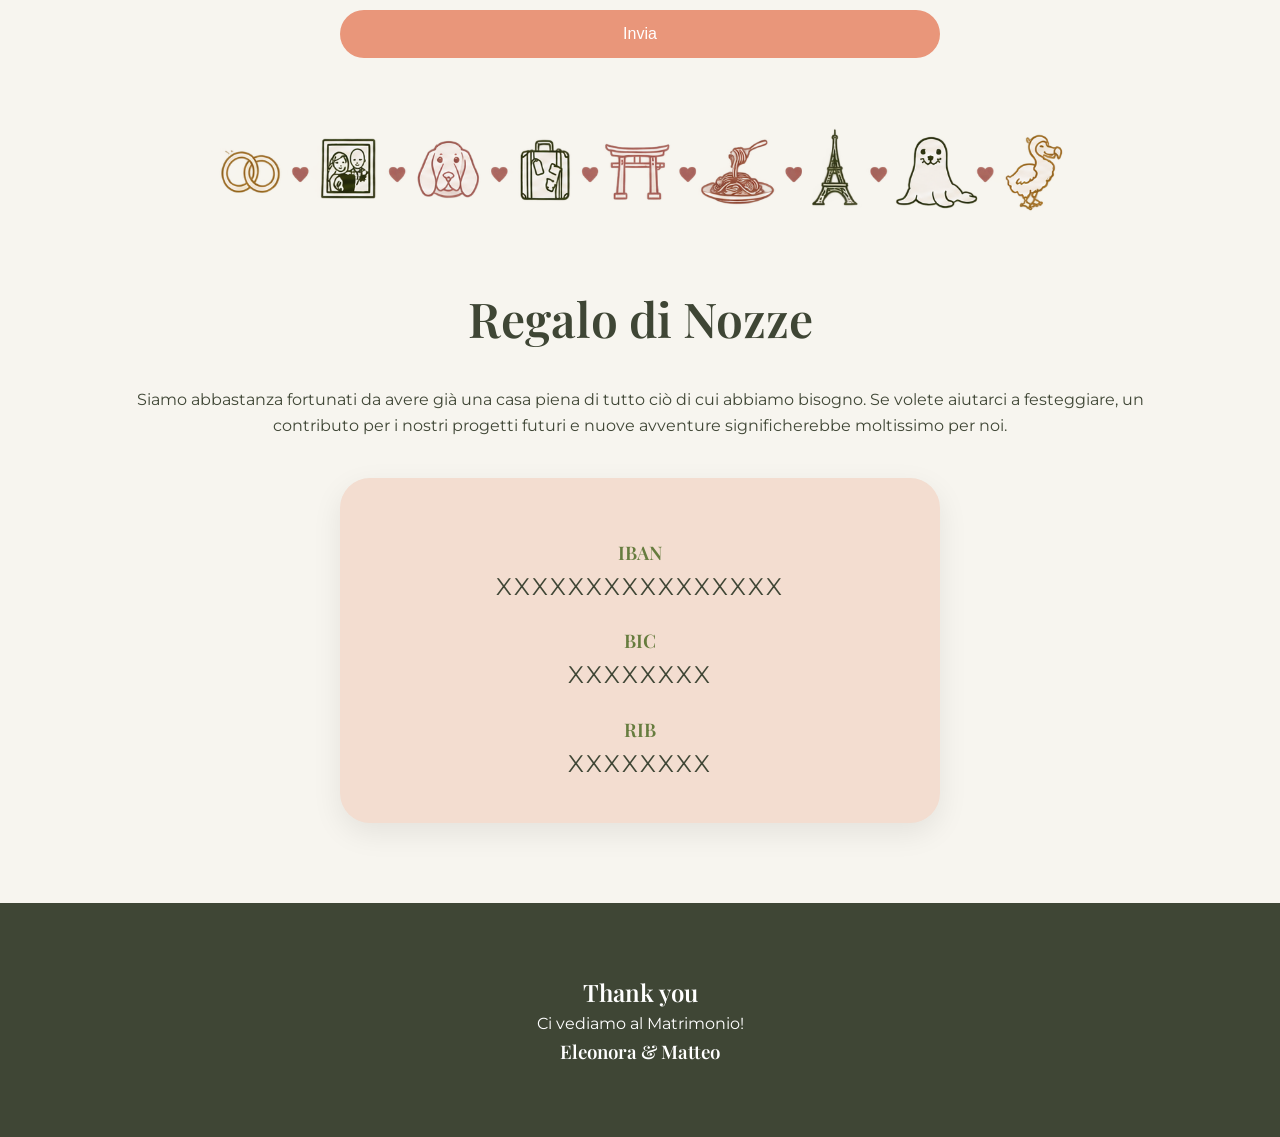
==== commit 87ee1579: "fixed icon" ====
--- a/index.html
+++ b/index.html
@@ -11,7 +11,7 @@
 <link href="https://fonts.googleapis.com/css2?family=Montserrat:wght@300;400;500;600&family=Playfair+Display:wght@400;500;600;700&display=swap" rel="stylesheet">
 <link rel="stylesheet" href="css/style.css">
 
-<link rel="icon" type="image/png" href="assets/images/icon_f_d.png">
+<link rel="icon" type="image/png" href="assets/images/focaedodo.PNG">
 
 </head>
 
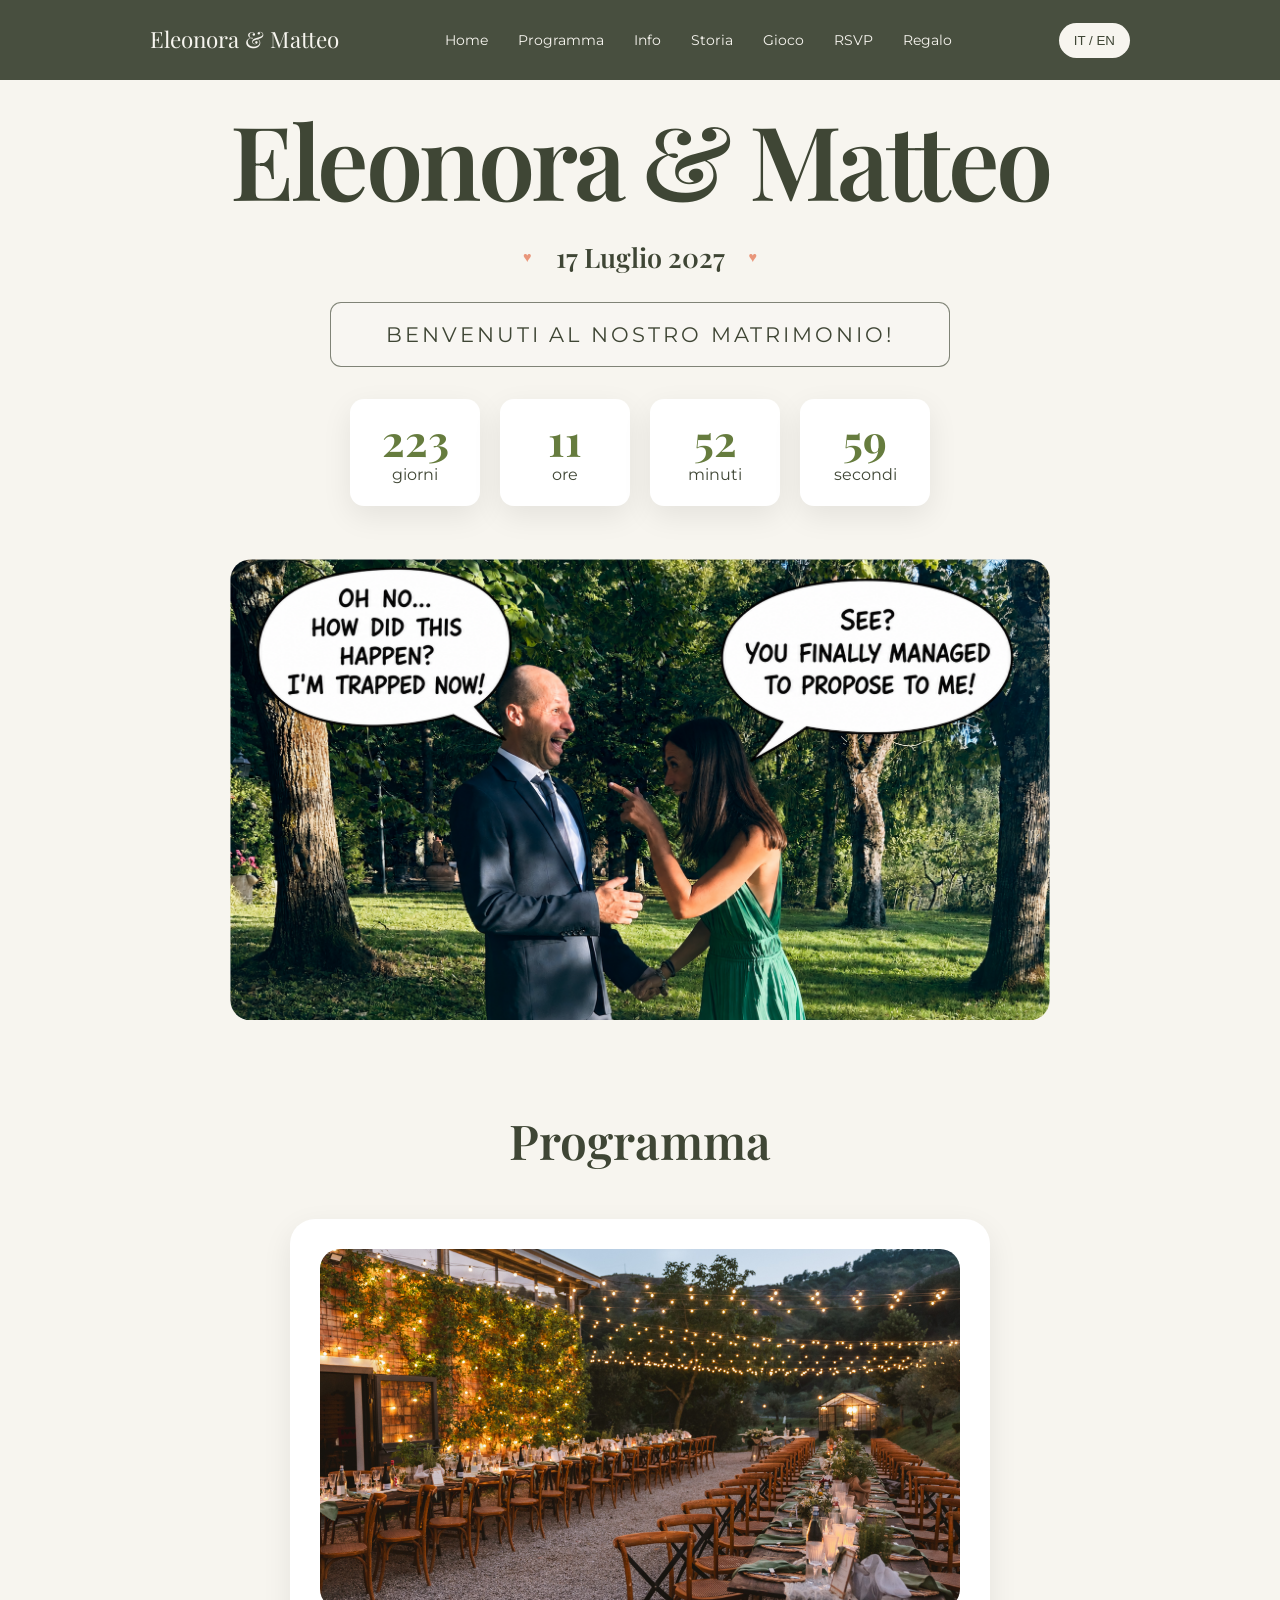
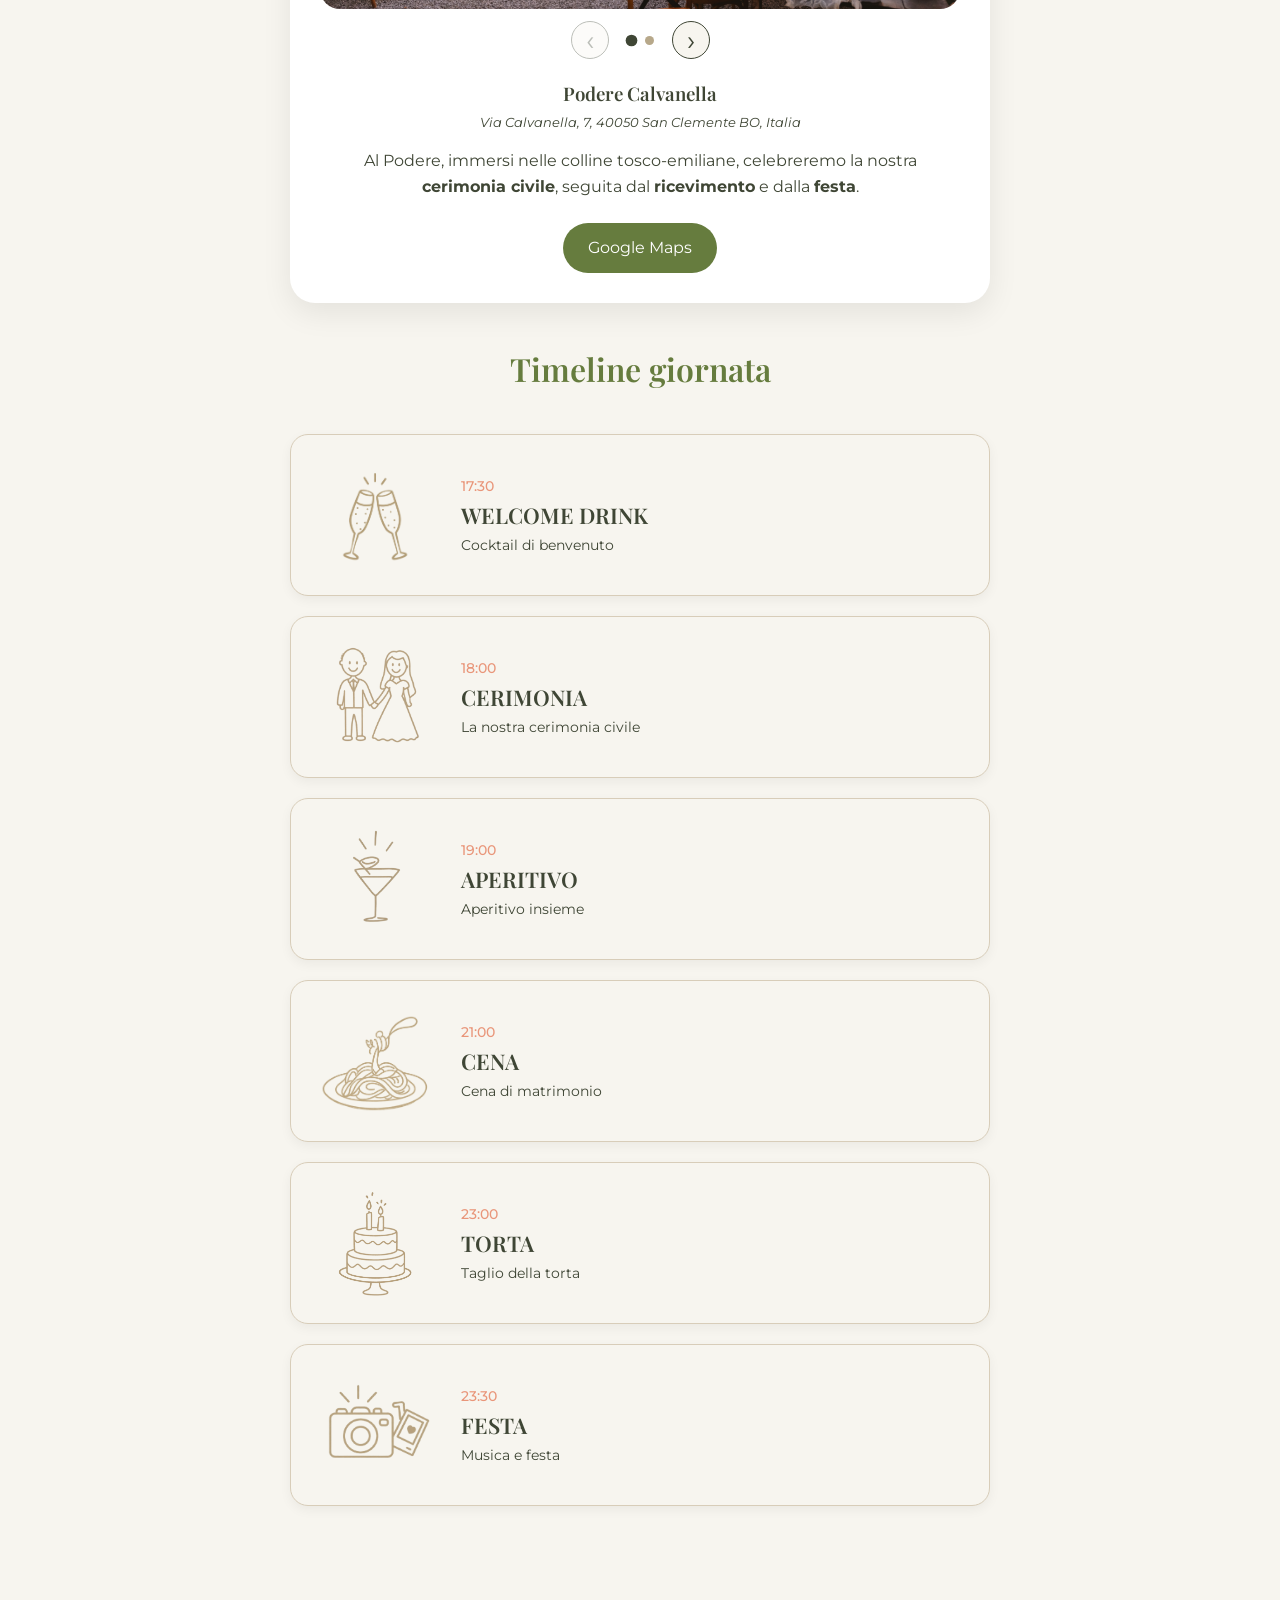
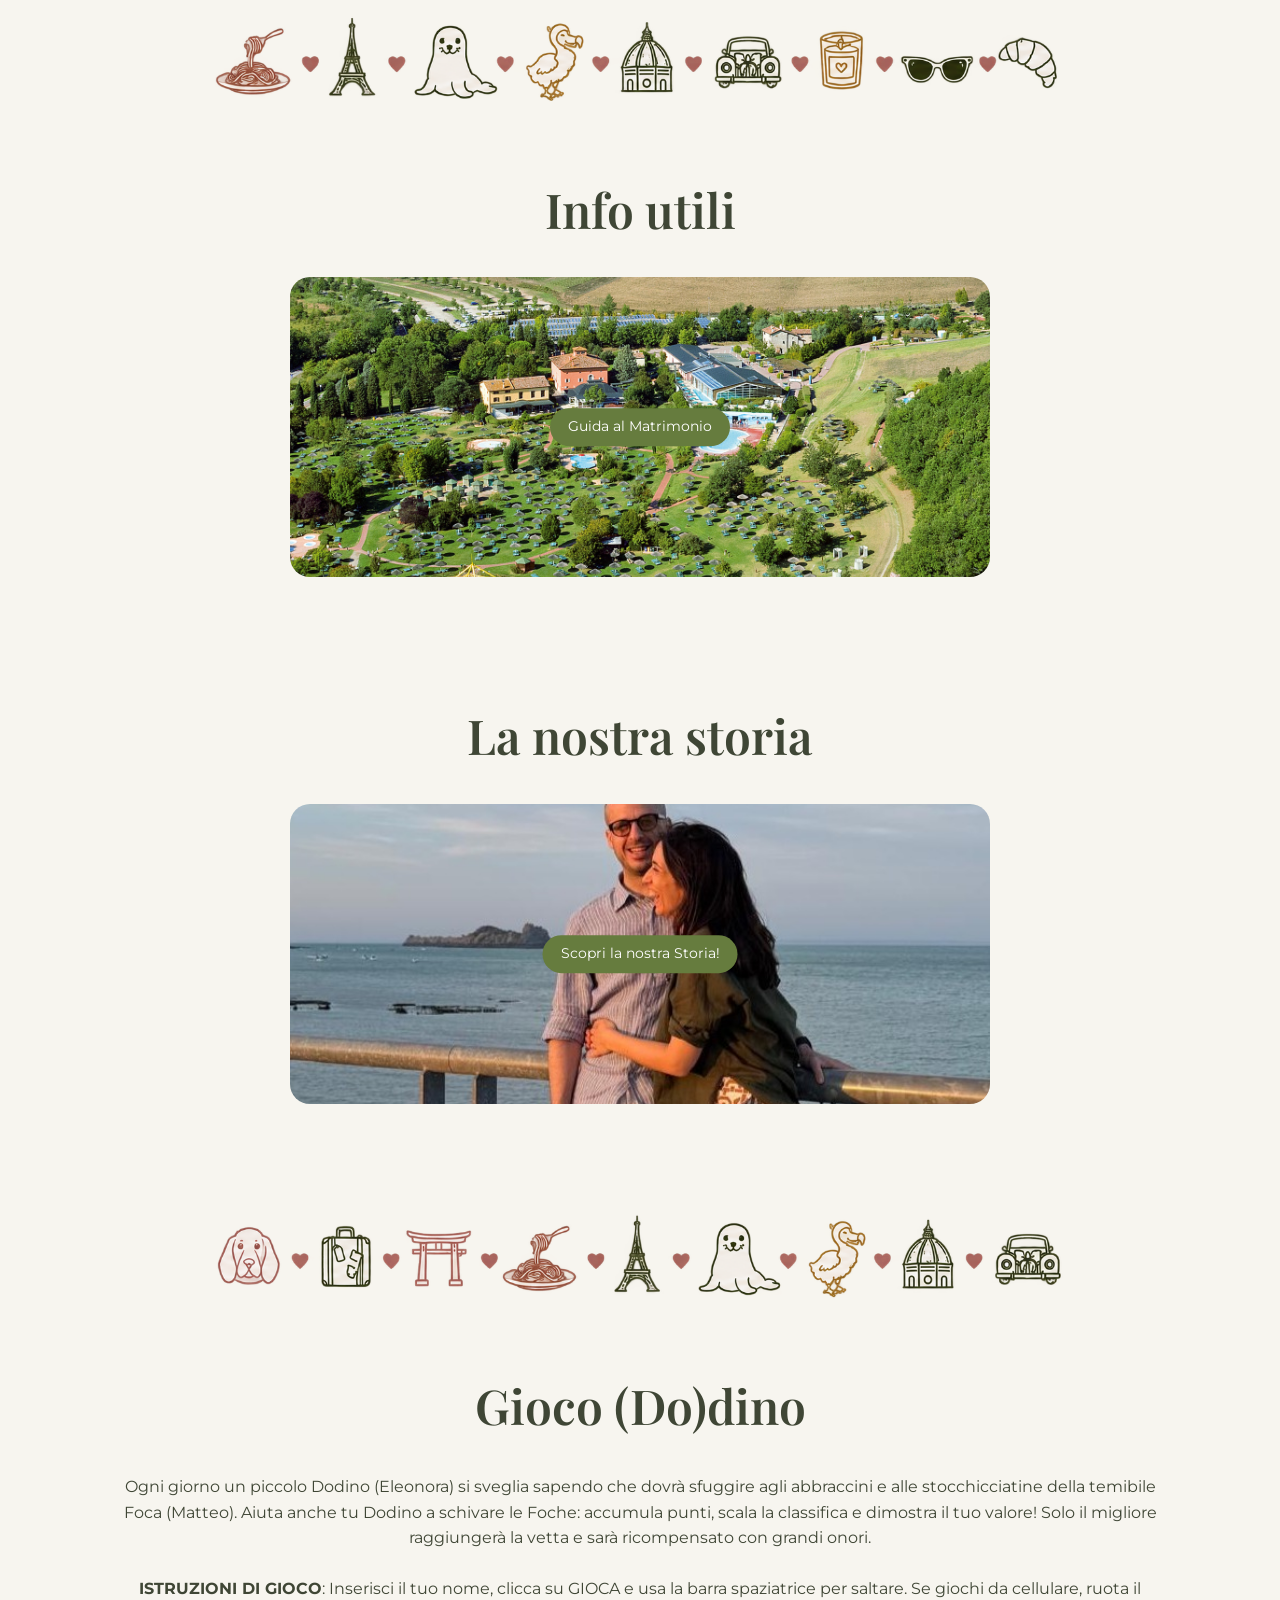
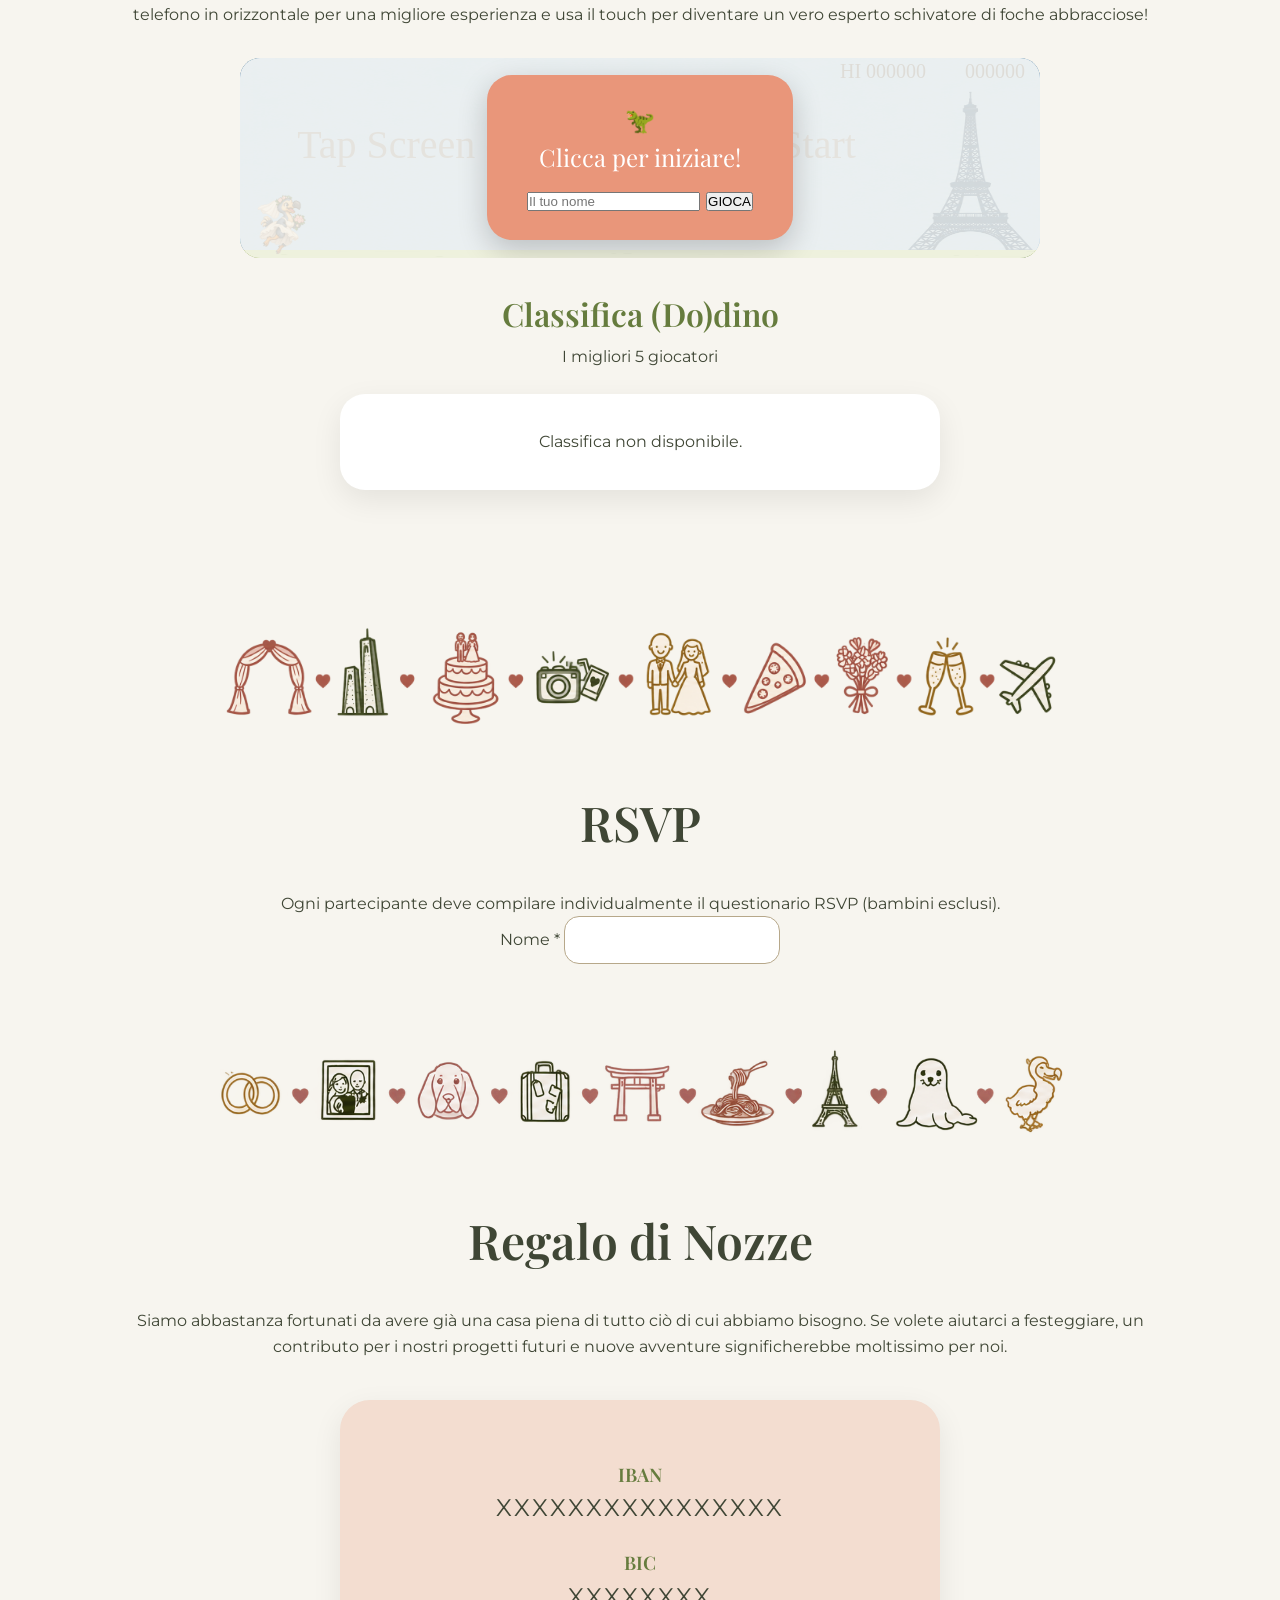
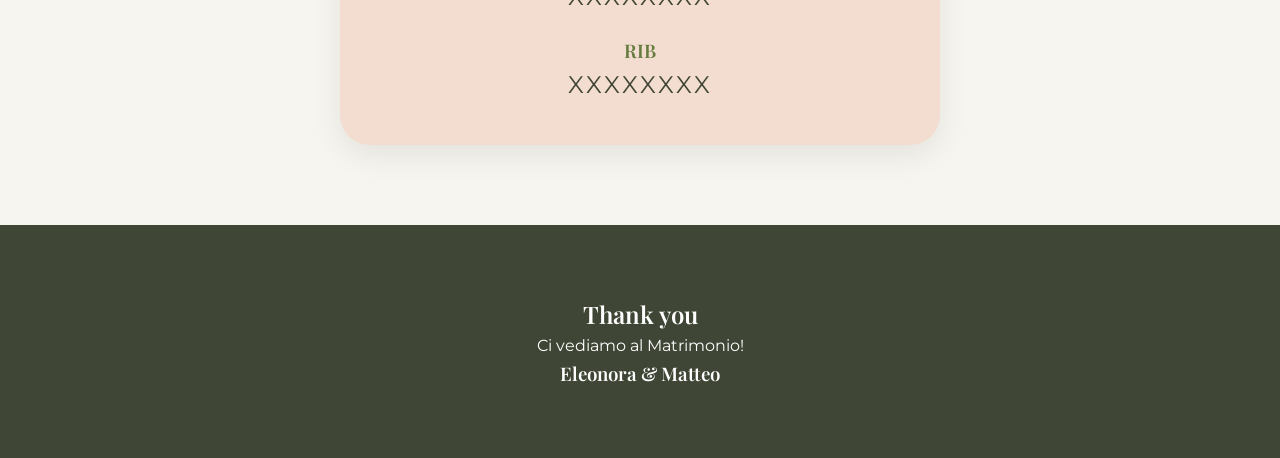
==== commit 72b9d086: "added app script google per RSVP" ====
--- a/index.html
+++ b/index.html
@@ -501,95 +501,31 @@
 
 
 
-<form
-
-id="rsvp-form"
-
-class="rsvp-form"
-
-action="https://docs.google.com/forms/d/e/1FAIpQLSdDSfc0gA2O6rSJ-x0rNb5uKGlyakX91HrUwyPWRupvN8yq4w/formResponse"
-
-method="POST"
-
-target="hidden_iframe">
-
-
-
-
-
-<label data-it="Nome *" data-en="First name *">
-Nome *
-</label>
-
-
-<input
-type="text"
-name="entry.117939672"
-required>
-
-
-<label data-it="Cognome *" data-en="Last name *">
-Cognome *
-</label>
-
-
-<input
-type="text"
-name="entry.1658100118"
-required>
-
-
-<label data-it="Email *" data-en="Email *">
-Email *
-</label>
-
-
-<input
-type="email"
-name="entry.983820881"
-required>
-
-
-<label data-it="Allergie & Intolleranze *" data-en="Allergies & Dietary restrictions *">
-Allergie & Intolleranze *
-</label>
-
-
-<textarea
-name="entry.791230968"
-required></textarea>
-
-
-<label data-it="Numero bambini / Età" data-en="Number of children / Ages">
-Numero bambini / Età
-</label>
-
-<input
-type="text"
-name="entry.1921284157">
-
-
-<label data-it="Suggerimento canzone DJ" data-en="DJ song suggestion">
-Suggerimento canzone DJ
-</label>
-
-
-<input
-type="text"
-name="entry.1662388832">
-
-
-<button data-it="Invia" data-en="Submit" type="submit">
-MANDA
-</button>
-
+<form id="rsvp-form" class="rsvp-form" action="https://docs.google.com/forms/d/e/1FAIpQLSdDSfc0gA2O6rSJ-x0rNb5uKGlyakX91HrUwyPWRupvN8yq4w/formResponse" method="POST" onsubmit="event.preventDefault()">
+<div data-rsvp-suggest>
+<label for="rsvp-name" data-it="Nome *" data-en="First name *">Nome *</label>
+<input id="rsvp-name" type="text" name="entry.117939672" autocomplete="off" aria-controls="rsvp-names" aria-expanded="false" aria-describedby="rsvp-status" required>
+<div id="rsvp-names" hidden></div>
+</div>
+<fieldset id="rsvp-surname-stage" hidden disabled style="border:0;padding:0;margin:0;min-width:0;" data-rsvp-suggest>
+<label for="rsvp-surname" data-it="Cognome *" data-en="Last name *">Cognome *</label>
+<input id="rsvp-surname" type="text" name="entry.1658100118" autocomplete="off" aria-controls="rsvp-surnames" aria-expanded="false" required>
+<div id="rsvp-surnames" hidden></div>
+</fieldset>
+<fieldset id="rsvp-details" hidden disabled style="border:0;padding:0;margin:0;min-width:0;">
+<label for="rsvp-983820881" data-it="Email *" data-en="Email *">Email *</label>
+<input id="rsvp-983820881" type="email" name="entry.983820881" required>
+<label for="rsvp-791230968" data-it="Allergie &amp; Intolleranze *" data-en="Allergies &amp; Dietary restrictions *">Allergie &amp; Intolleranze *</label>
+<textarea id="rsvp-791230968" name="entry.791230968" required></textarea>
+<label for="rsvp-1921284157" data-it="Numero bambini / Età" data-en="Number of children / Ages">Numero bambini / Età</label>
+<input id="rsvp-1921284157" type="text" name="entry.1921284157">
+<label for="rsvp-1662388832" data-it="Suggerimento canzone DJ" data-en="DJ song suggestion">Suggerimento canzone DJ</label>
+<input id="rsvp-1662388832" type="text" name="entry.1662388832">
+<button data-it="Invia" data-en="Submit" type="submit">Invia</button>
+</fieldset>
+<p id="rsvp-status" role="status" aria-live="polite"></p>
+<noscript>Per compilare il form RSVP è necessario JavaScript. / JavaScript is required to complete the RSVP form.</noscript>
 </form>
-
-
-<iframe
-name="hidden_iframe"
-style="display:none">
-</iframe>
 
 
 
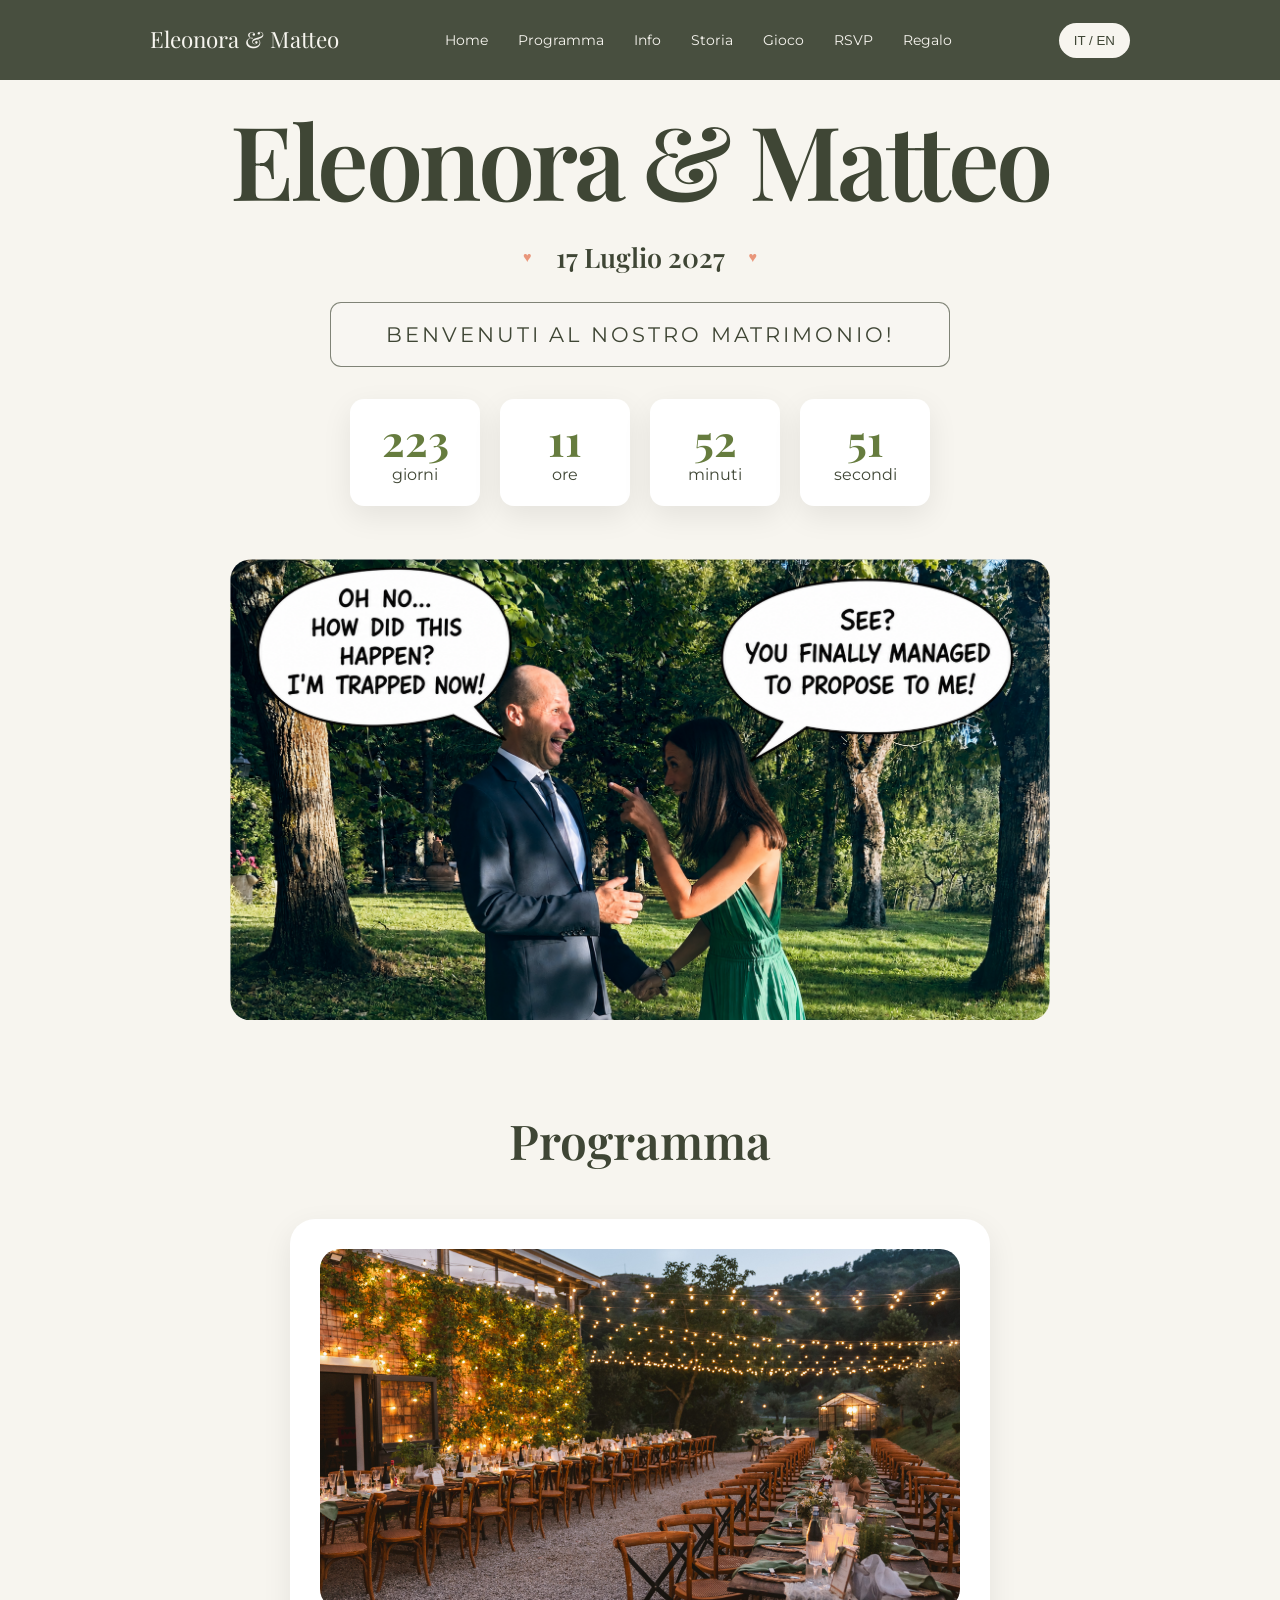
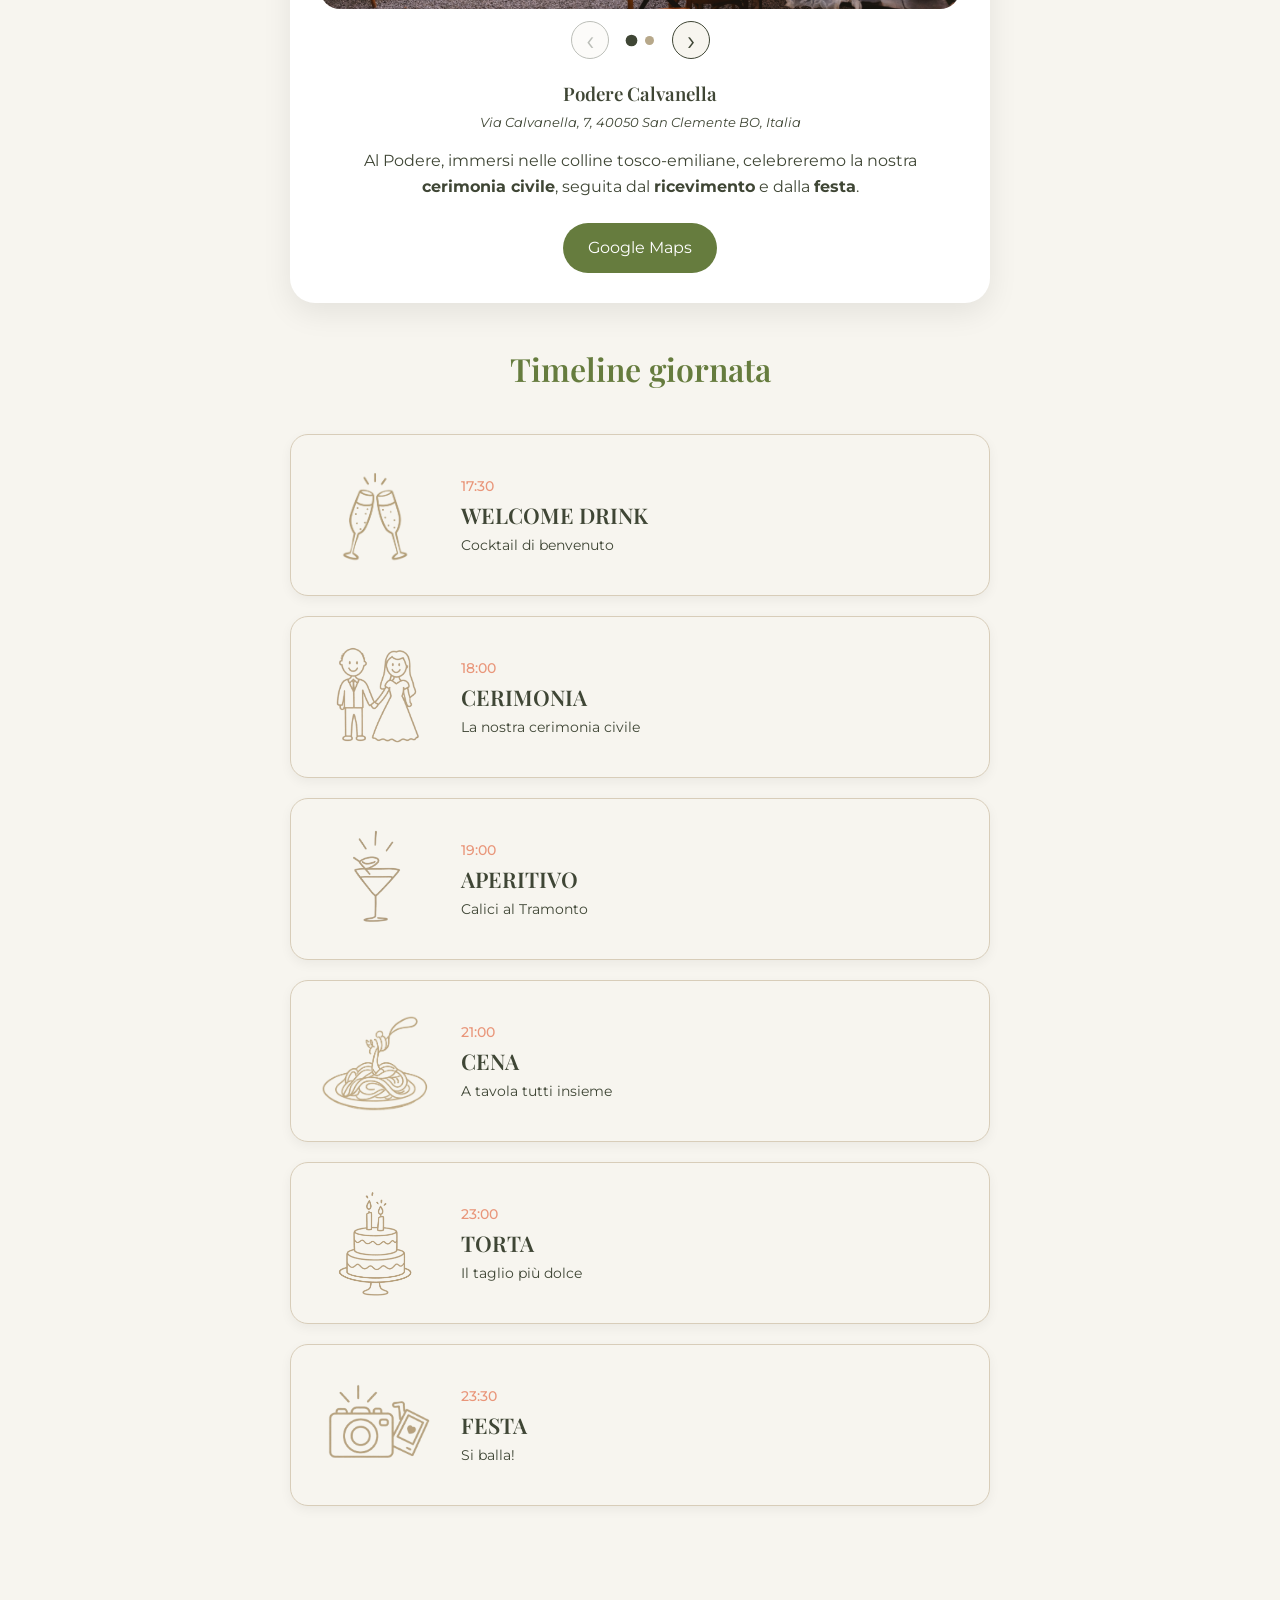
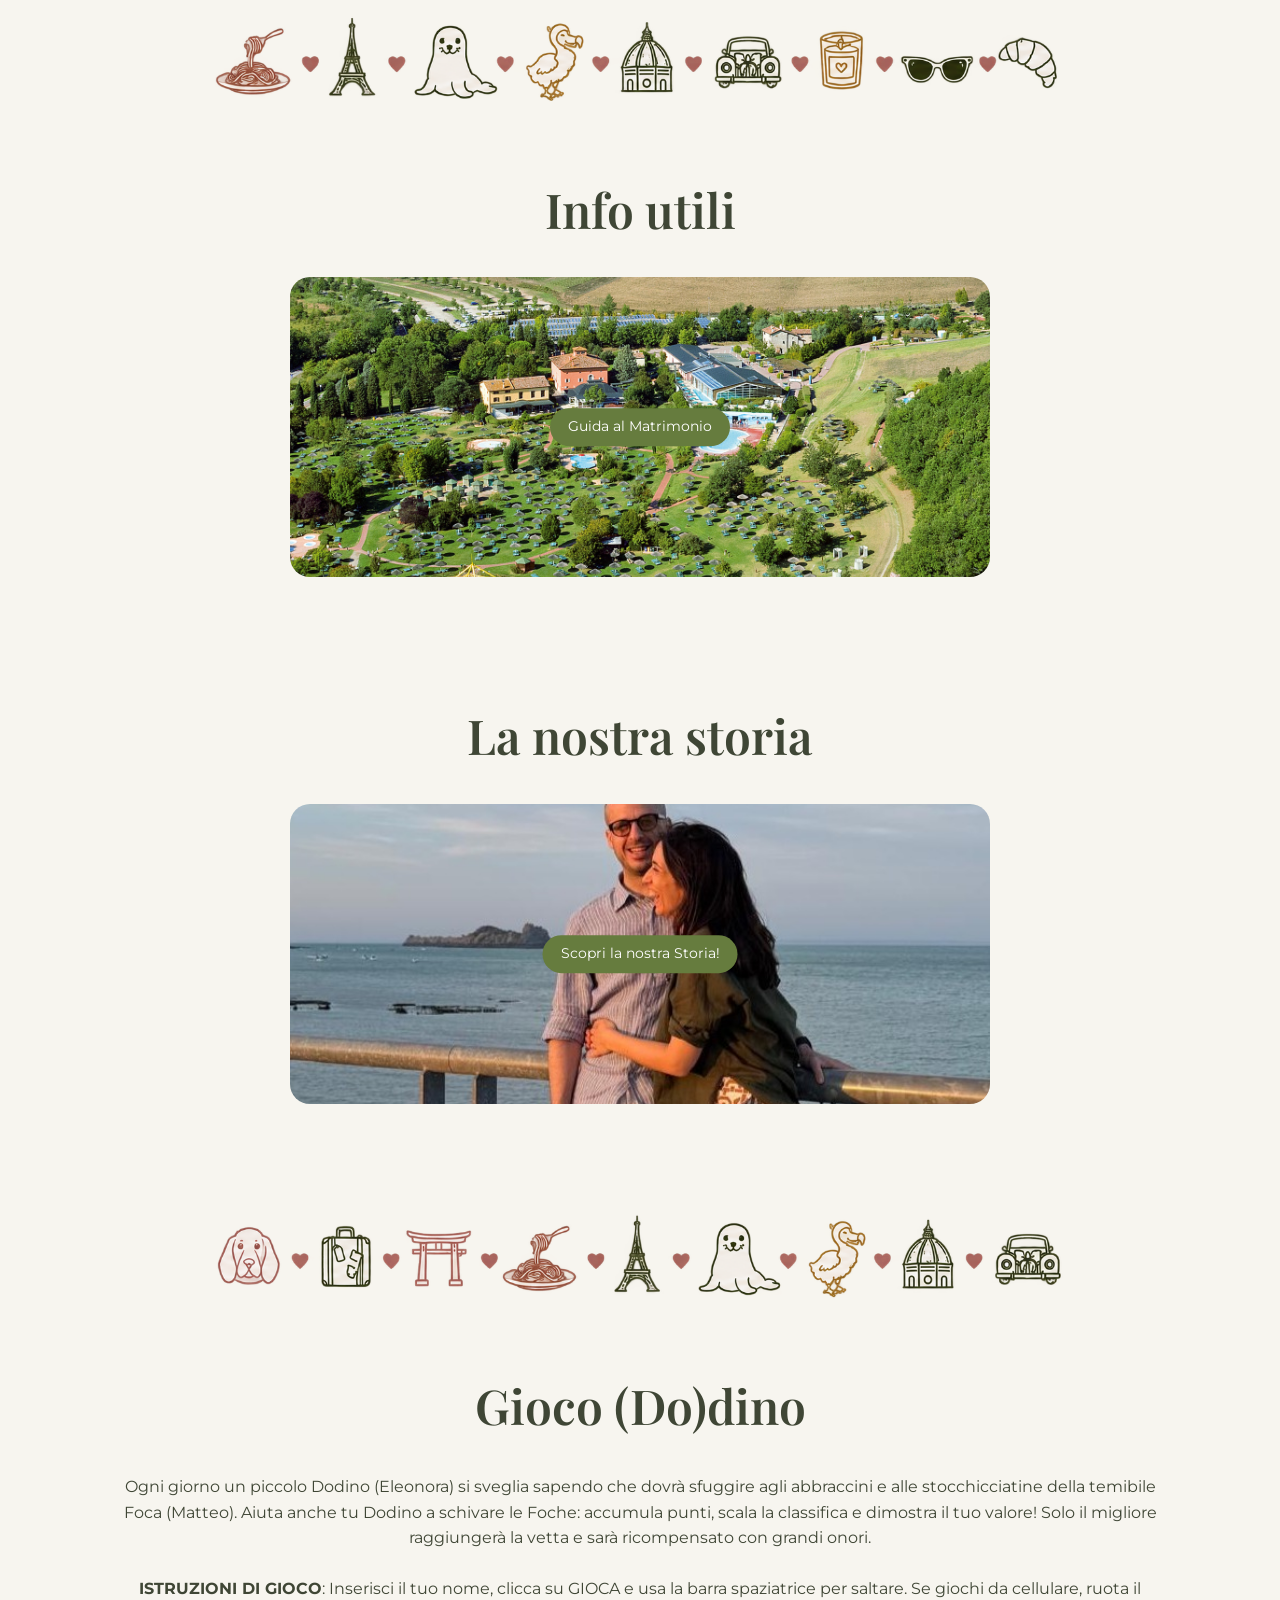
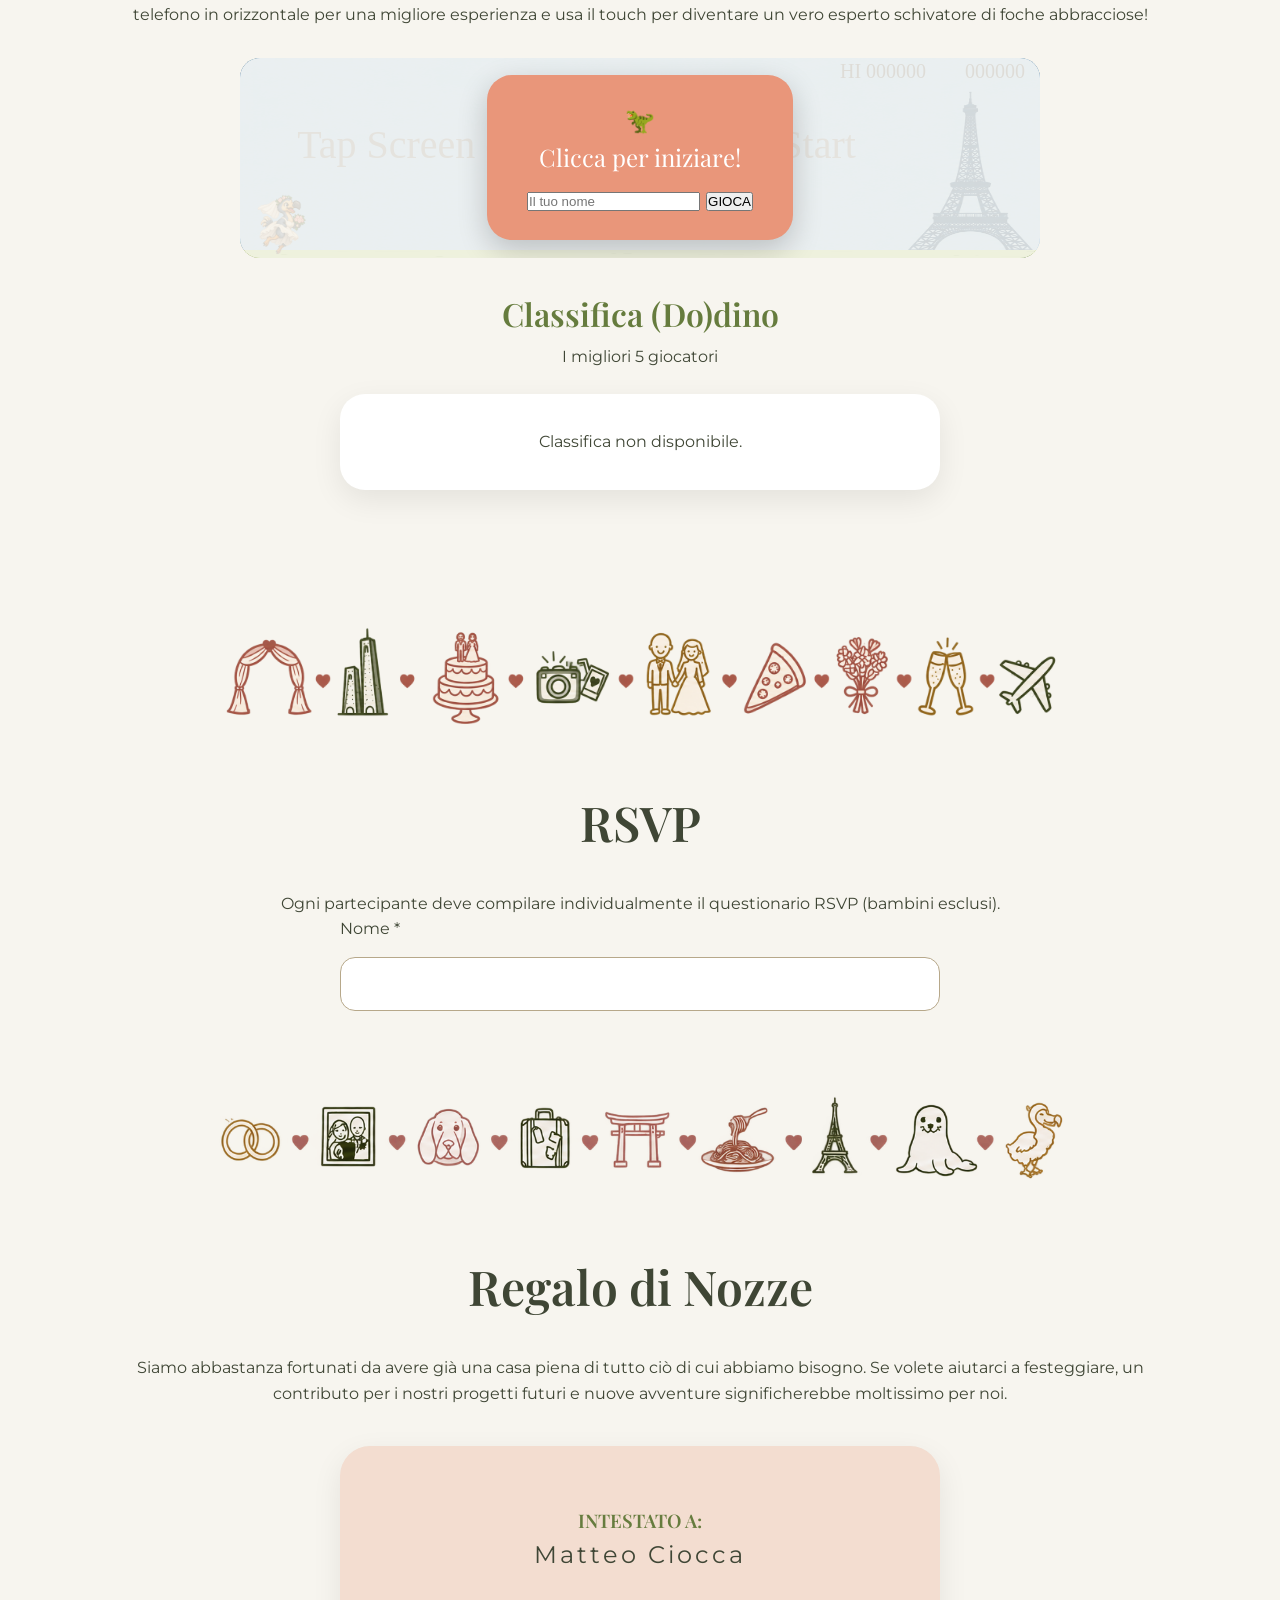
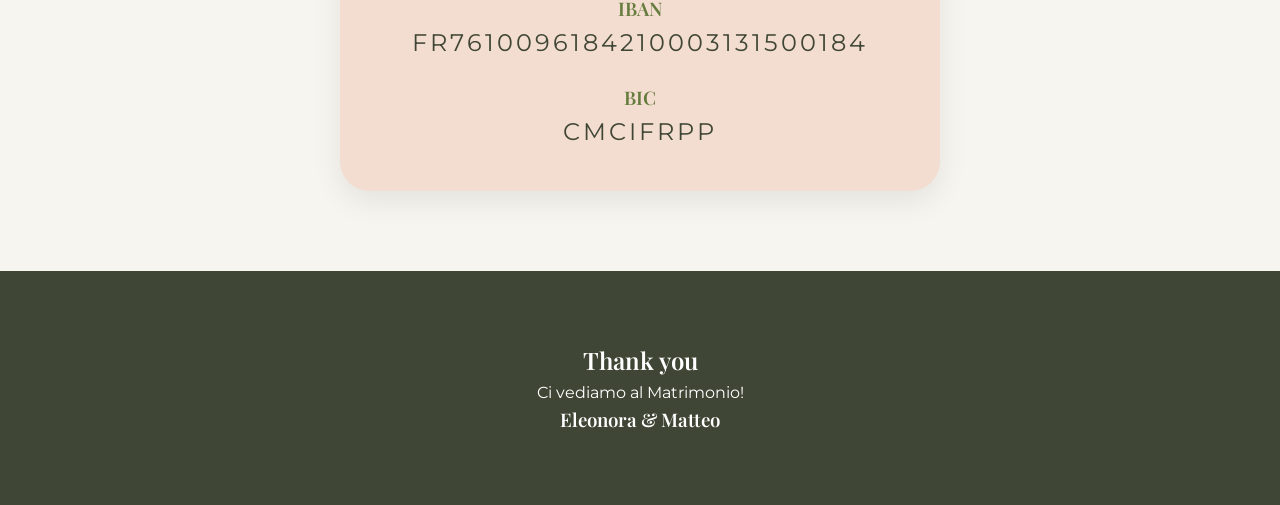
==== commit 559ee4c1: "fix booking e aggiunta lista" ====
--- a/index.html
+++ b/index.html
@@ -41,7 +41,7 @@
 </li>
 
 <li>
-<a href="#about" data-it="Storia" data-en="Journey">Storia</a>
+<a href="#about" data-it="Storia" data-en="Story">Storia</a>
 </li>
 
 <li>
@@ -220,8 +220,8 @@
                 APERITIVO
             </h3>
 
-            <p data-it="Aperitivo insieme"
-               data-en="Aperitif together">
+            <p data-it="Calici al Tramonto"
+               data-en="Sunset Sips">
                 Aperitivo insieme
             </p>
         </div>
@@ -240,8 +240,8 @@
                 CENA
             </h3>
 
-            <p data-it="Cena di matrimonio"
-               data-en="Wedding dinner">
+            <p data-it="A tavola tutti insieme"
+               data-en="Dining all together">
                 Cena di matrimonio
             </p>
         </div>
@@ -261,8 +261,8 @@
                 TORTA
             </h3>
 
-            <p data-it="Taglio della torta"
-               data-en="Cake cutting">
+            <p data-it="Il taglio più dolce"
+               data-en="The sweetest cut">
                 Taglio della torta
             </p>
         </div>
@@ -282,8 +282,8 @@
                 FESTA
             </h3>
 
-            <p data-it="Musica e festa"
-               data-en="Music and party">
+            <p data-it="Si balla!"
+               data-en="Let's dance!">
                 Musica e festa
             </p>
         </div>
@@ -515,7 +515,7 @@
 <fieldset id="rsvp-details" hidden disabled style="border:0;padding:0;margin:0;min-width:0;">
 <label for="rsvp-983820881" data-it="Email *" data-en="Email *">Email *</label>
 <input id="rsvp-983820881" type="email" name="entry.983820881" required>
-<label for="rsvp-791230968" data-it="Allergie &amp; Intolleranze *" data-en="Allergies &amp; Dietary restrictions *">Allergie &amp; Intolleranze *</label>
+<label for="rsvp-791230968"data-it="Allergie, Intolleranze e Diete Alimentari (solo vegani/vegetariani)*"data-en="Allergies, Intolerances and Dietary Requirements (vegan/vegetarian only)*">Allergie, Intolleranze e Diete Alimentari (solo vegani/vegetariani)*</label>
 <textarea id="rsvp-791230968" name="entry.791230968" required></textarea>
 <label for="rsvp-1921284157" data-it="Numero bambini / Età" data-en="Number of children / Ages">Numero bambini / Età</label>
 <input id="rsvp-1921284157" type="text" name="entry.1921284157">
@@ -608,12 +608,12 @@
 
 <div class="iban-box">
 
+<h3>INTESTATO A:</h3>
+<p>Matteo Ciocca</p>
 <h3>IBAN</h3>
-<p>XXXXXXXXXXXXXXXX</p>
+<p>FR7610096184210003131500184</p>
 <h3>BIC</h3>
-<p>XXXXXXXX</p>
-<h3>RIB</h3>
-<p>XXXXXXXX</p>
+<p>CMCIFRPP</p>
 </div>
 
 </section>
--- a/css/style.css
+++ b/css/style.css
@@ -1815,4 +1815,110 @@
 
 #program > .card > .button {
     align-self: center;
+}
+
+
+/* RSVP: campi uniformi e disposizione verticale */
+
+#rsvp-form {
+    width: 100%;
+    max-width: 600px;
+    margin: auto;
+
+    display: flex;
+    flex-direction: column;
+    align-items: stretch;
+    gap: 15px;
+
+    text-align: left;
+}
+
+/* Anche i contenitori interni seguono una colonna verticale. */
+
+#rsvp-form [data-rsvp-suggest],
+#rsvp-form fieldset {
+    display: flex;
+    flex-direction: column;
+    align-items: stretch;
+    gap: 15px;
+
+    width: 100%;
+    min-width: 0;
+    max-width: 100%;
+    box-sizing: border-box;
+}
+
+#rsvp-form fieldset {
+    border: 0;
+    padding: 0;
+    margin: 0;
+}
+
+/* Conserva la comparsa progressiva dei campi. */
+
+#rsvp-form [hidden] {
+    display: none !important;
+}
+
+#rsvp-form label {
+    display: block;
+    margin: 0;
+    color: var(--dark-green);
+}
+
+/* Stesse dimensioni per nome, cognome e tutti gli altri campi. */
+
+#rsvp-form input,
+#rsvp-form textarea {
+    display: block;
+    box-sizing: border-box;
+
+    width: 100%;
+    min-width: 0;
+    max-width: 100%;
+
+    height: 54px;
+    min-height: 54px;
+
+    margin: 0;
+    padding: 15px;
+
+    border: 1px solid var(--brown);
+    border-radius: 15px;
+
+    background: white;
+    color: var(--dark-green);
+
+    font-family: 'Montserrat', sans-serif;
+    font-size: 16px;
+    line-height: 22px;
+}
+
+#rsvp-form textarea {
+    resize: none;
+    overflow-y: auto;
+}
+
+#rsvp-form input:focus-visible,
+#rsvp-form textarea:focus-visible {
+    outline: 2px solid var(--olive);
+    outline-offset: 2px;
+}
+
+
+/* IBAN / BIC / RIB: evita overflow su schermi piccoli */
+
+.iban-box {
+    width: 100%;
+    min-width: 0;
+    box-sizing: border-box;
+    padding: clamp(20px, 5vw, 40px);
+}
+
+.iban-box p {
+    max-width: 100%;
+    min-width: 0;
+    white-space: normal;
+    overflow-wrap: anywhere;
+    word-break: normal;
 }
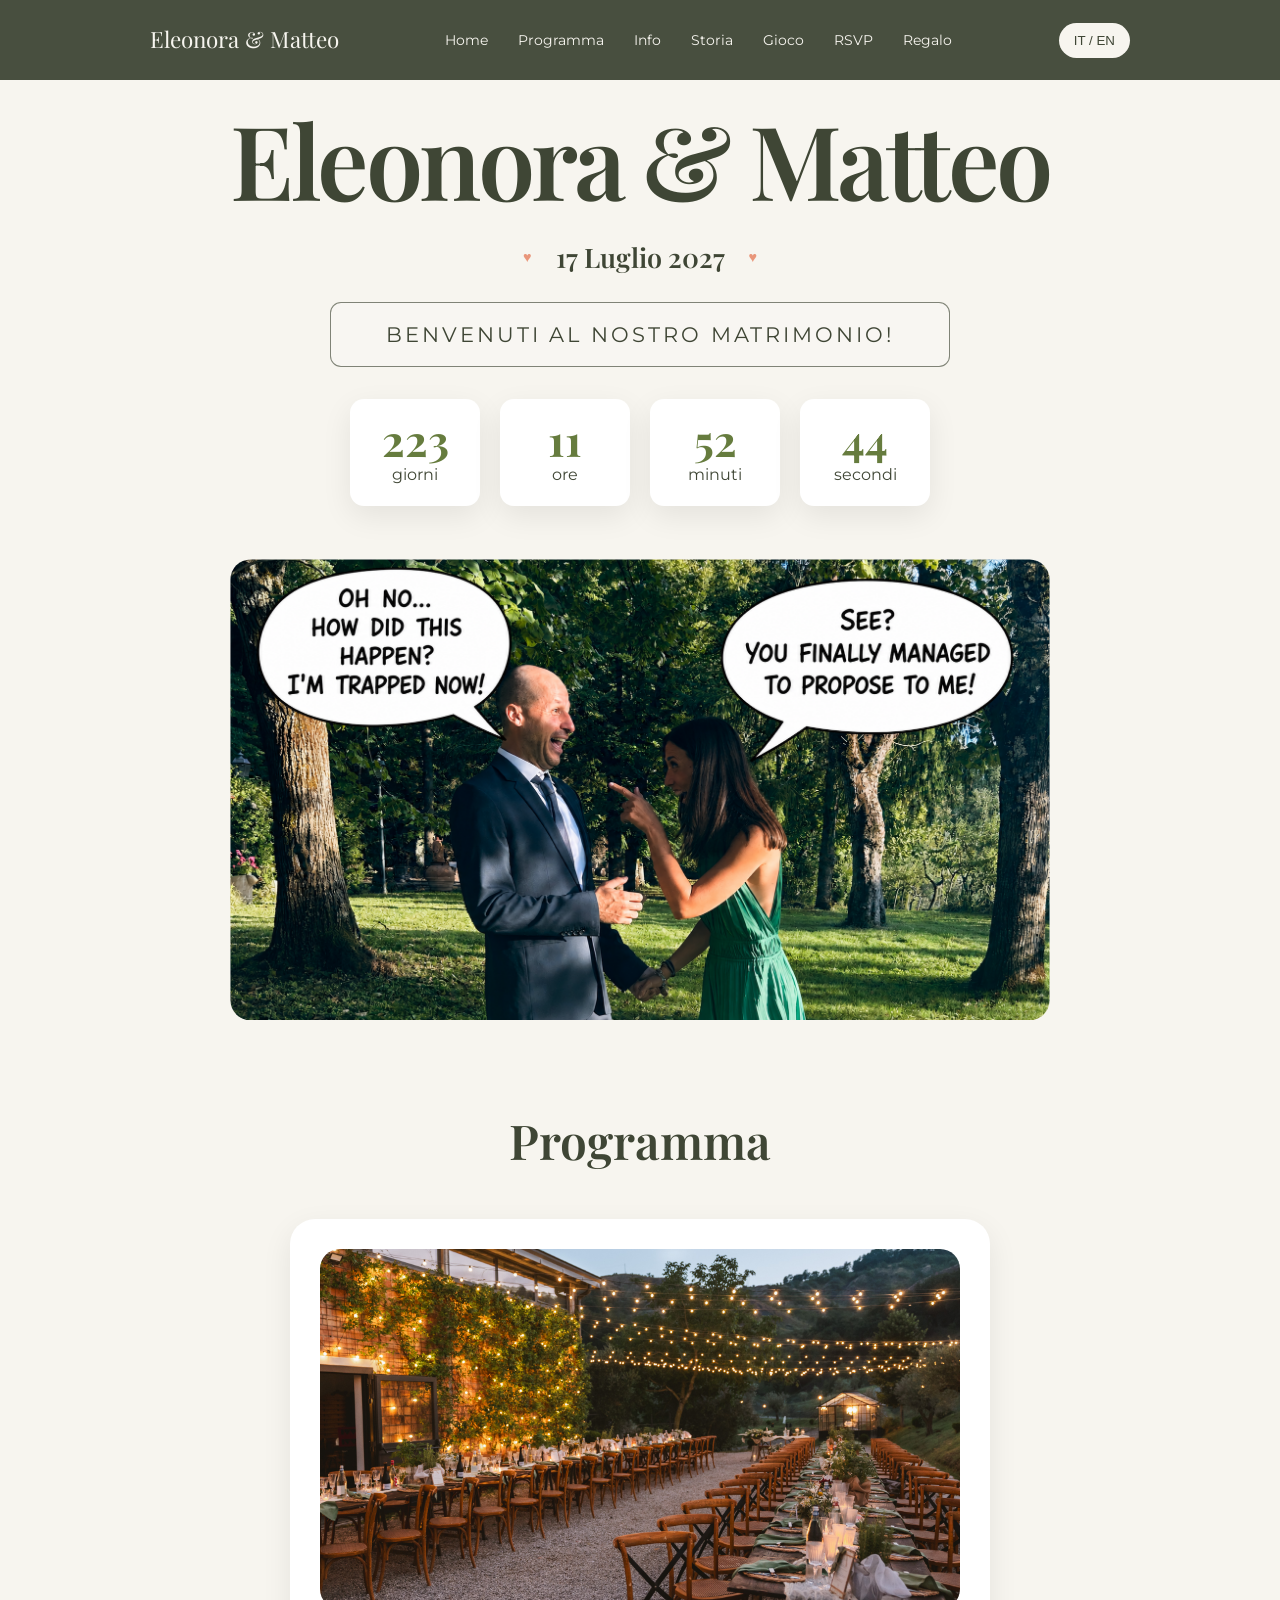
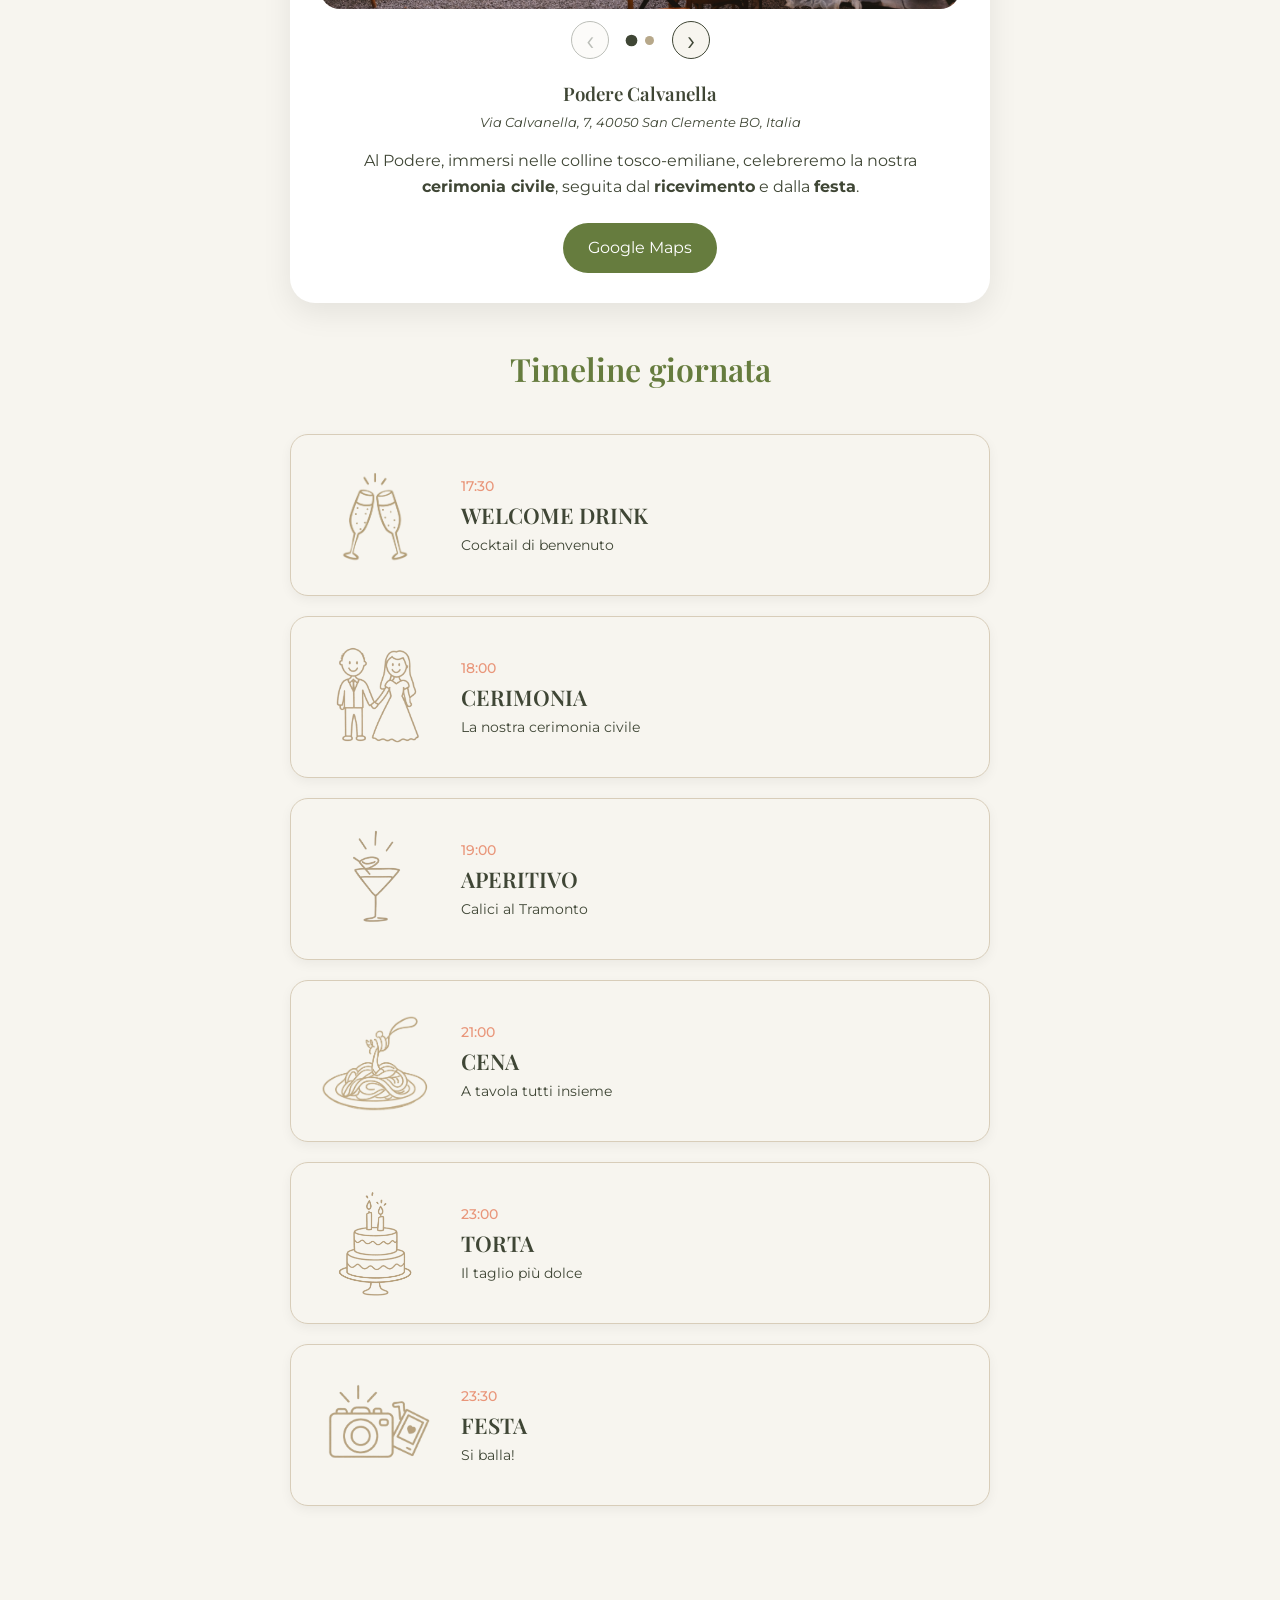
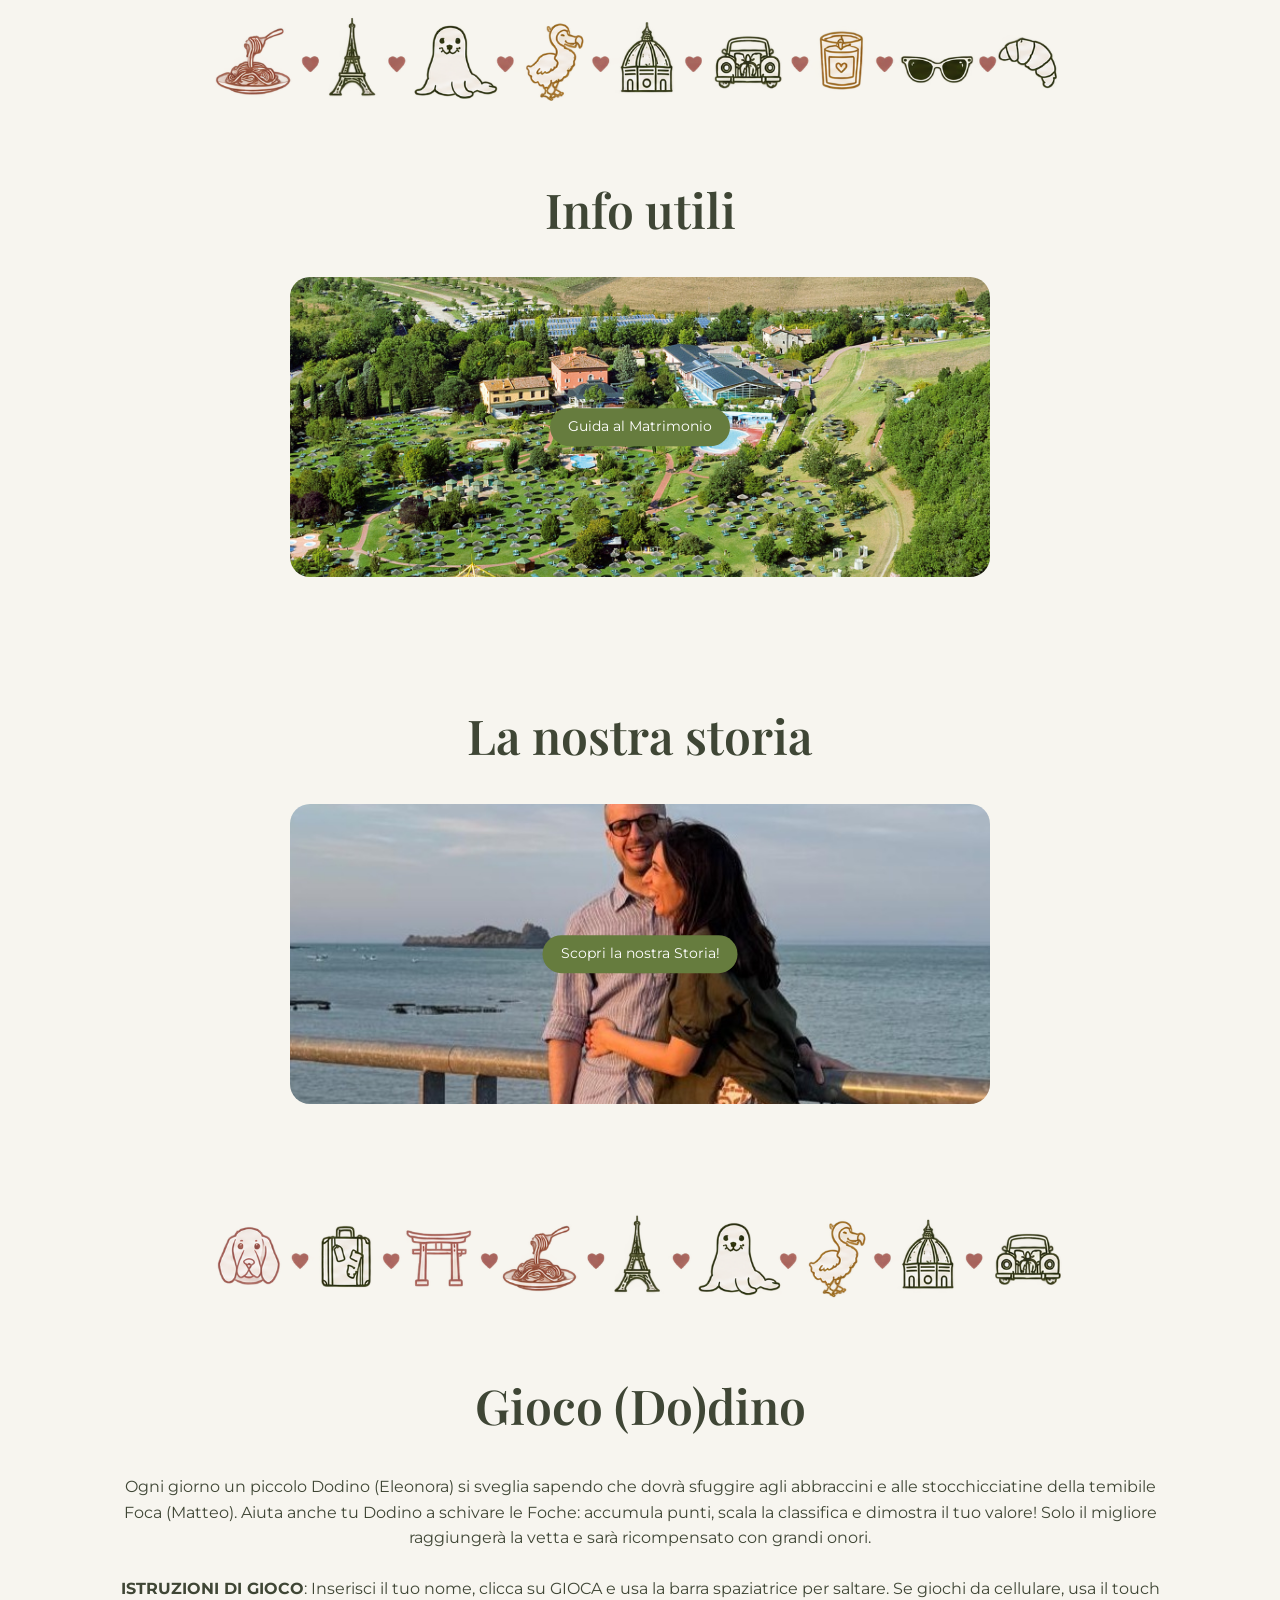
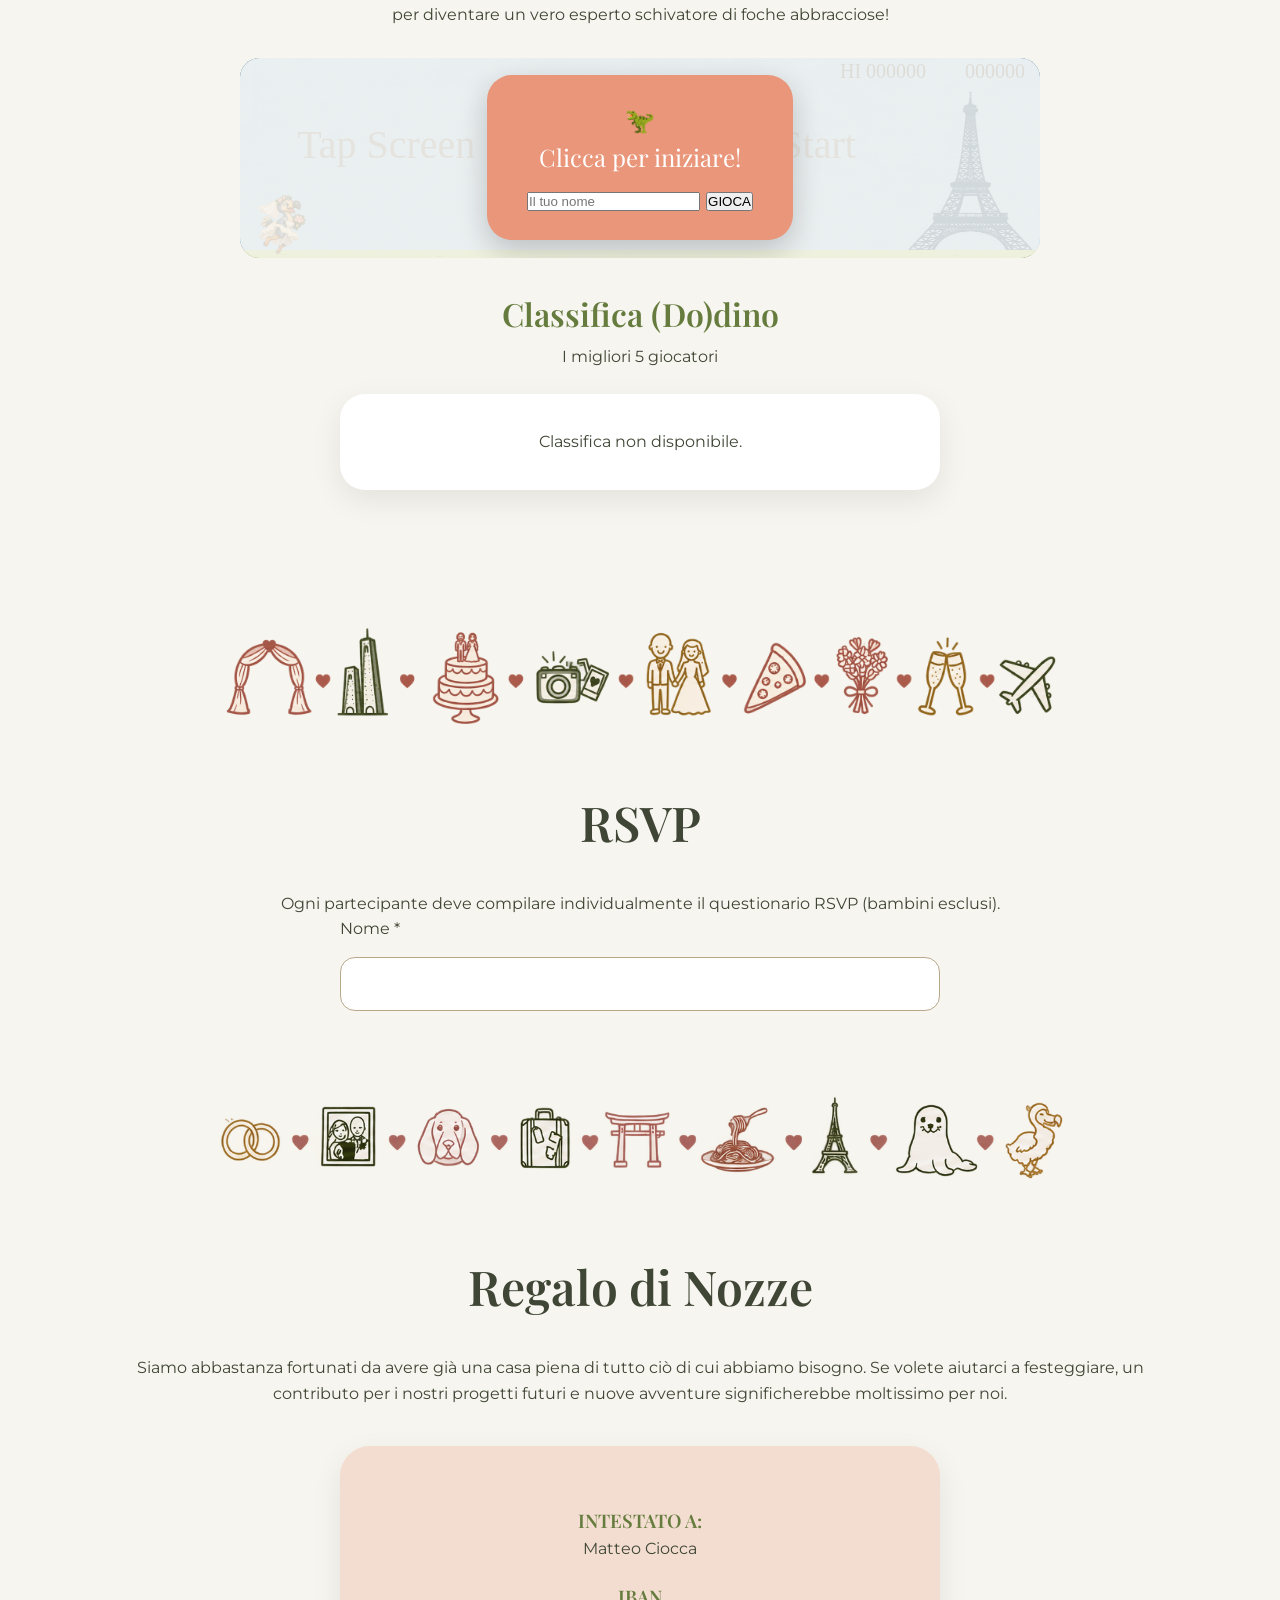
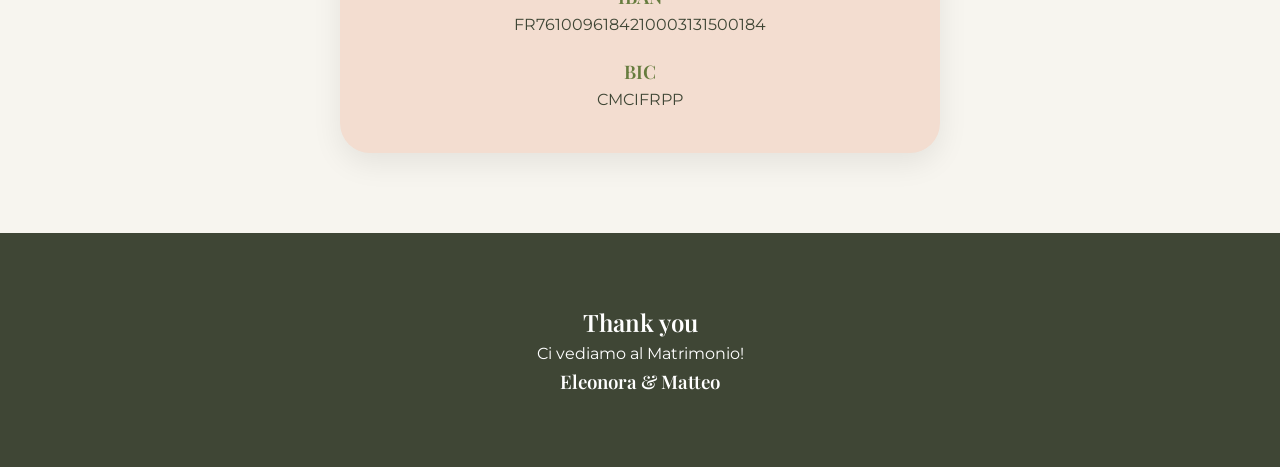
==== commit 6827b295: "fixes" ====
--- a/index.html
+++ b/index.html
@@ -383,14 +383,12 @@
 <p 
 data-it="
 <br><strong>ISTRUZIONI DI GIOCO</strong>: Inserisci il tuo nome, clicca su GIOCA e usa la barra 
-spaziatrice per saltare. Se giochi da cellulare, ruota il telefono in orizzontale 
-per una migliore esperienza e usa il touch per diventare un vero esperto schivatore di foche abbracciose!
+spaziatrice per saltare. Se giochi da cellulare, usa il touch per diventare un vero esperto schivatore di foche abbracciose!
 " 
 
 data-en="
 <br><strong>GAME INSTRUCTIONS</strong>: Enter your name, click PLAY, and use the space bar to jump. 
-If you’re on mobile, rotate your phone horizontally for a better experience and 
-use touch controls to become a true master at dodging cuddly seals!
+If you’re on mobile, use touch controls to become a true master at dodging cuddly seals!
 "
 >
 Story Game
--- a/css/style.css
+++ b/css/style.css
@@ -969,10 +969,10 @@
 color:var(--olive);
 }
 
-.iban-box p{
+/* .iban-box p{
 font-size:1.5rem;
 letter-spacing:3px;
-}
+} */
 
 
 /* RSVP */
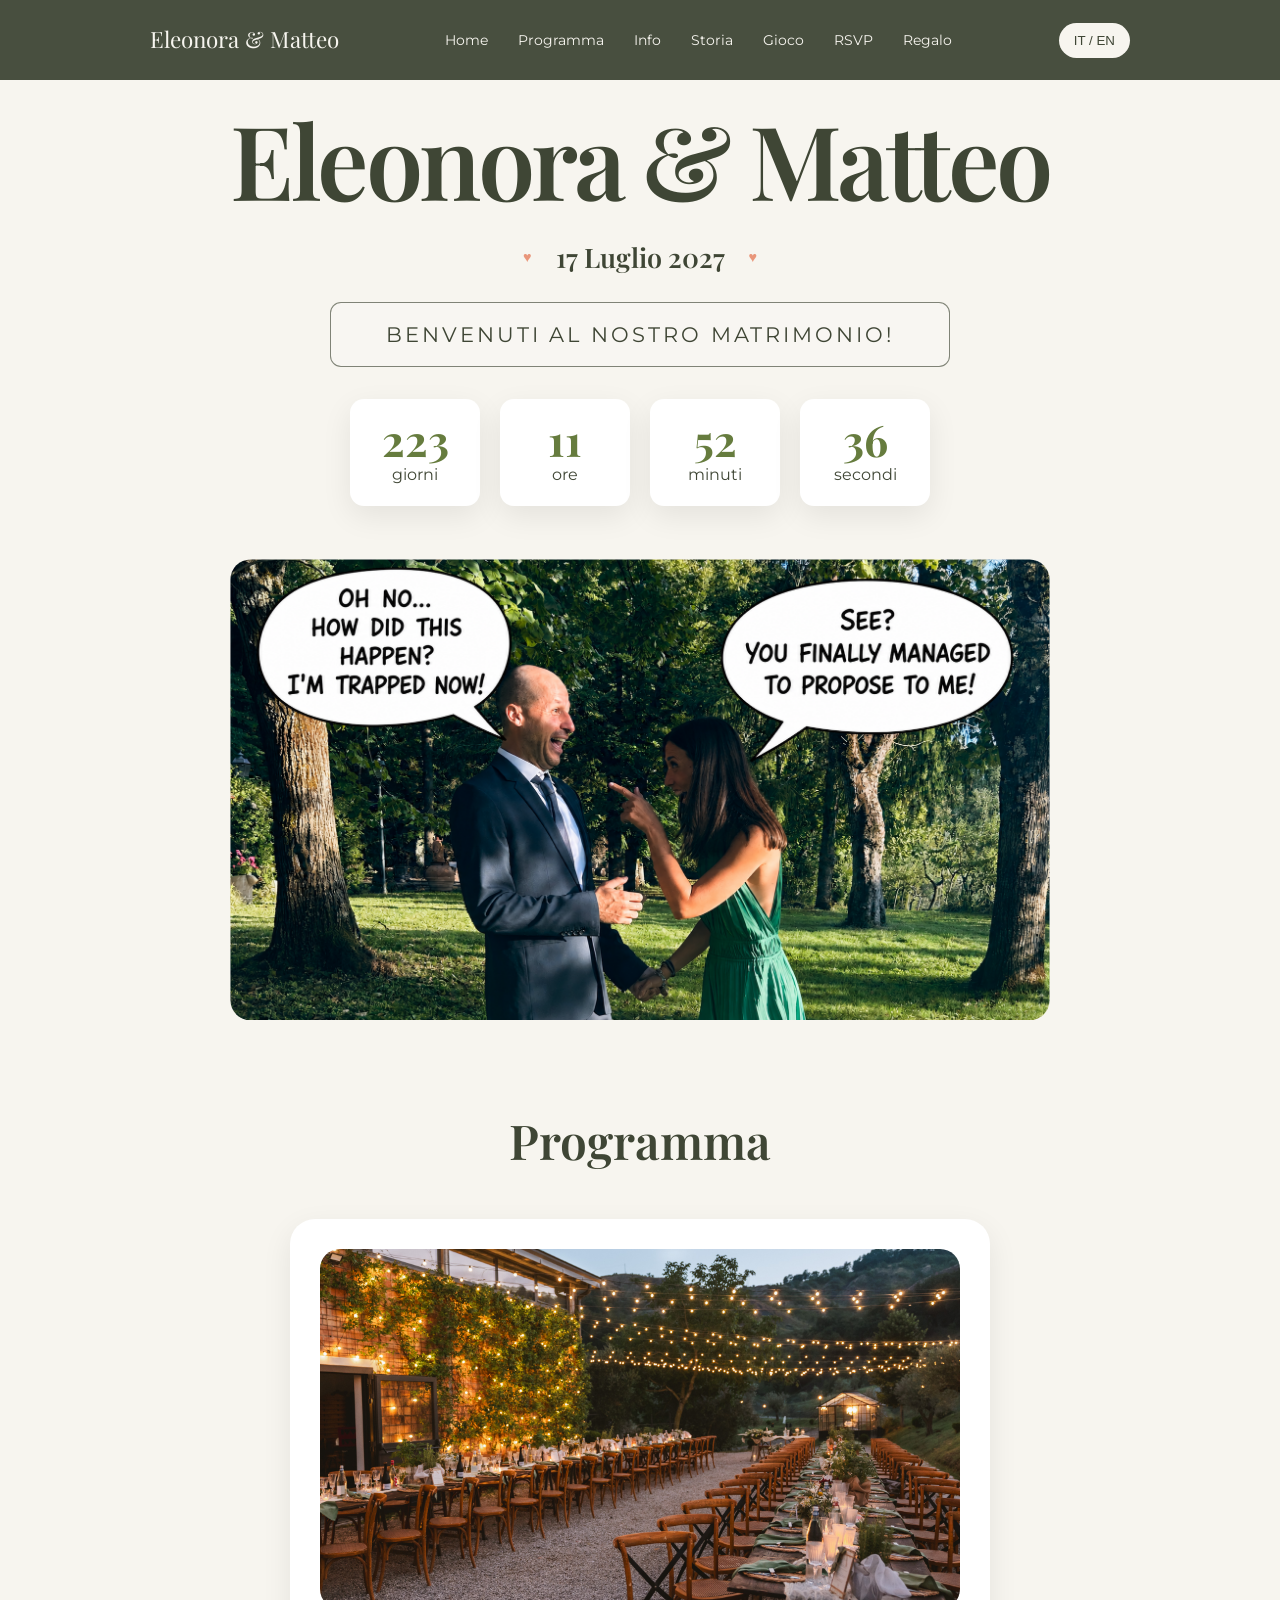
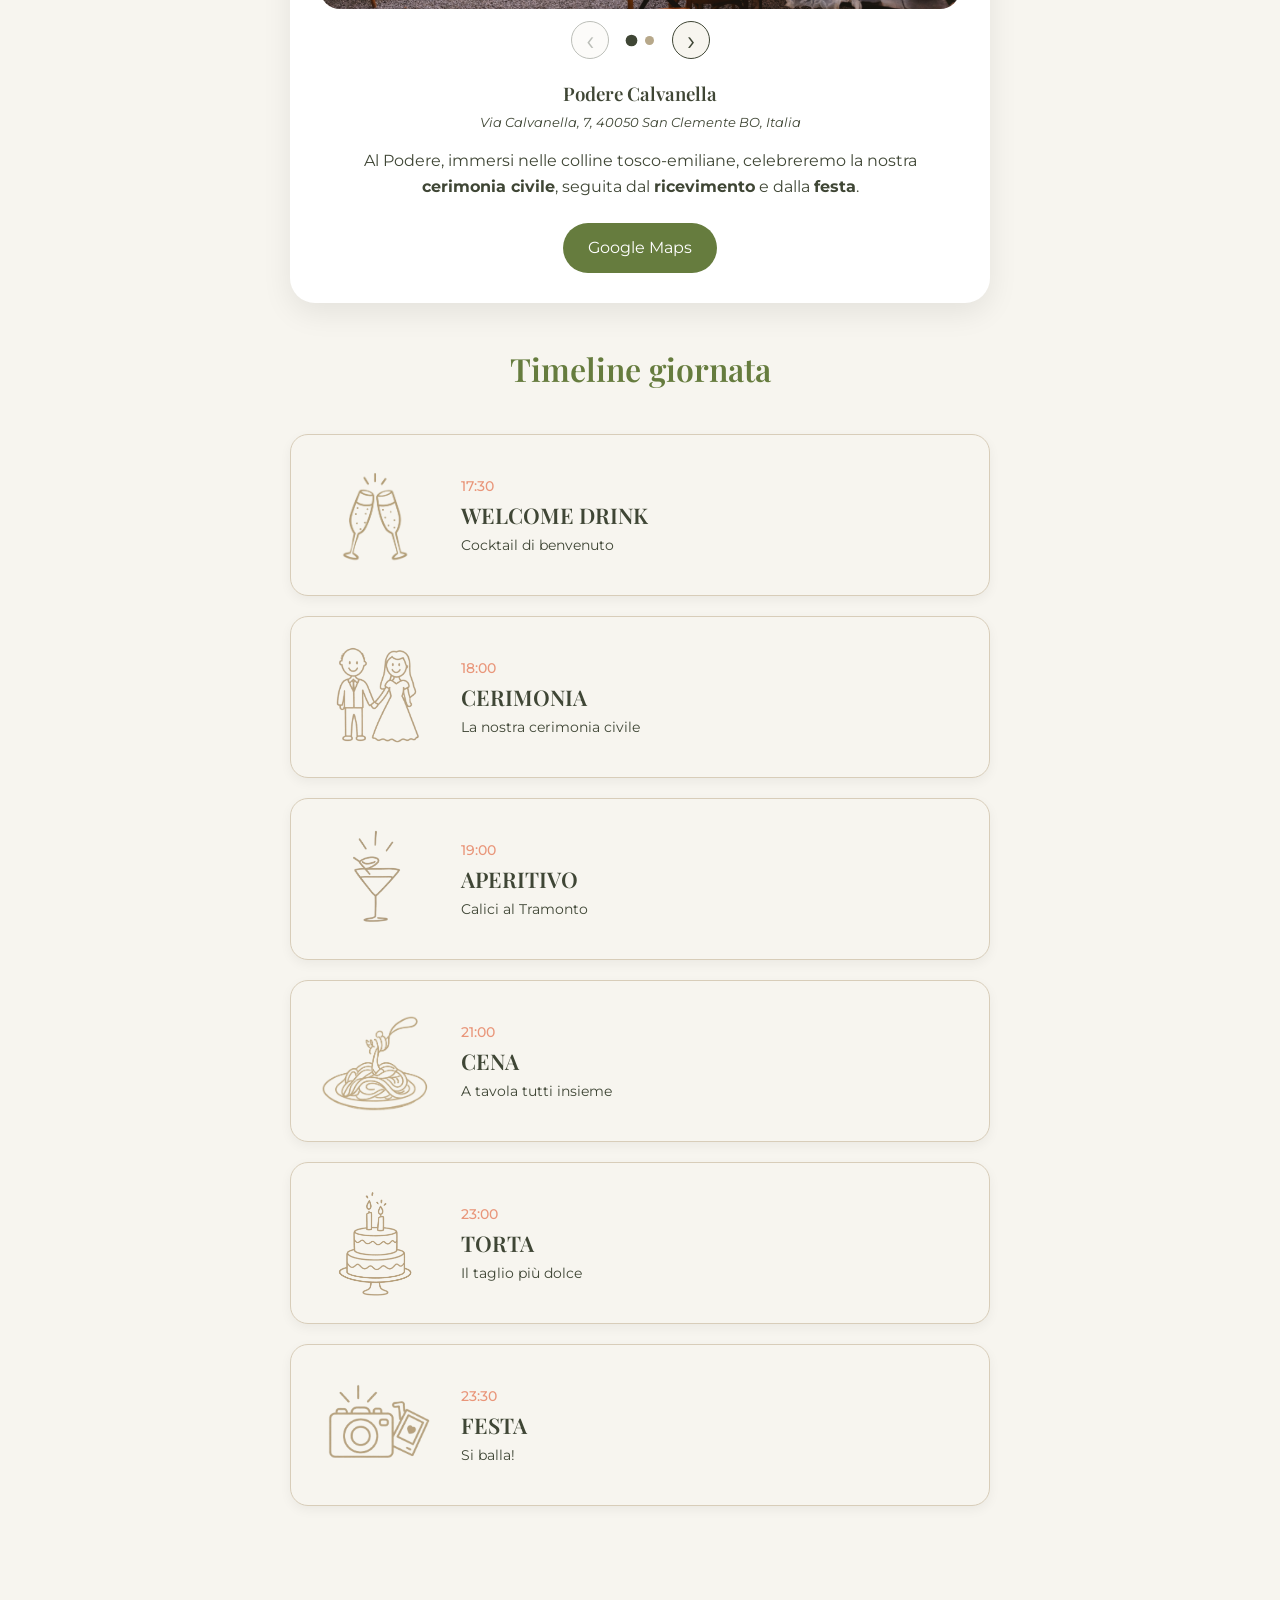
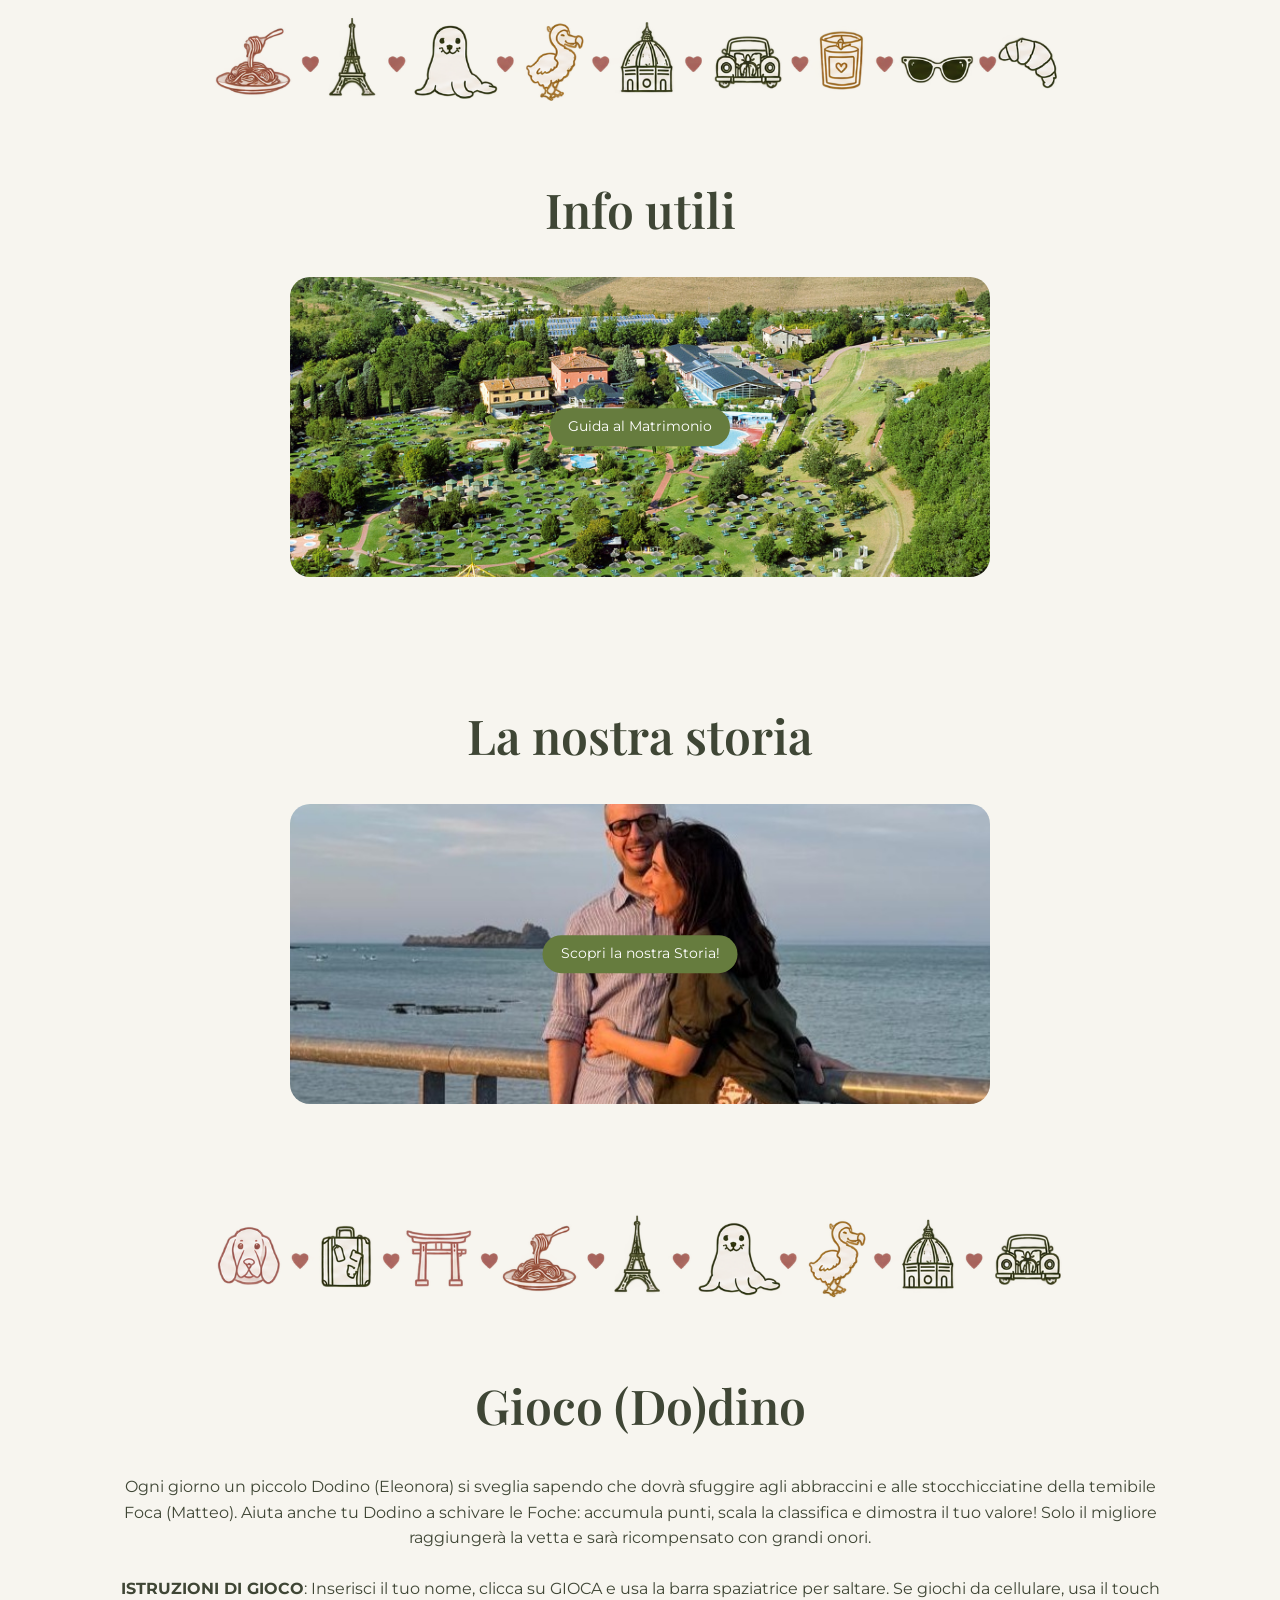
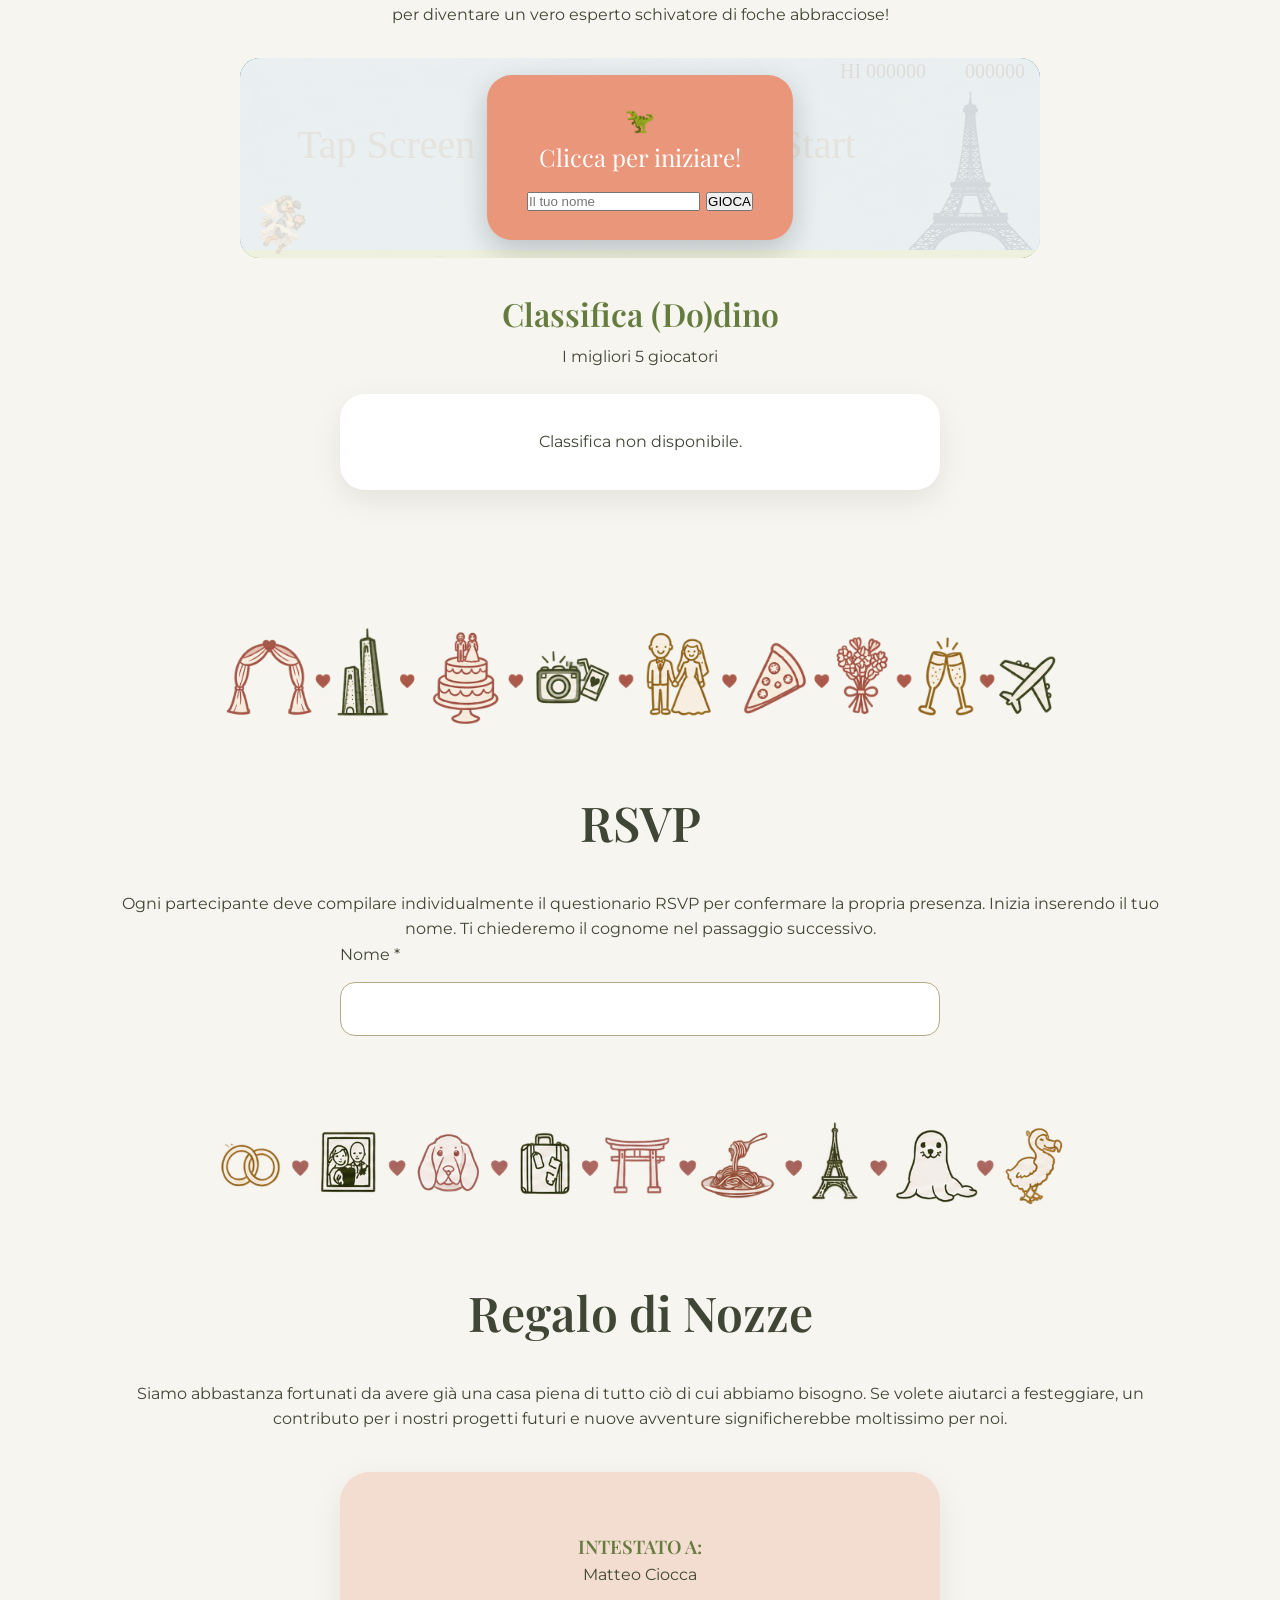
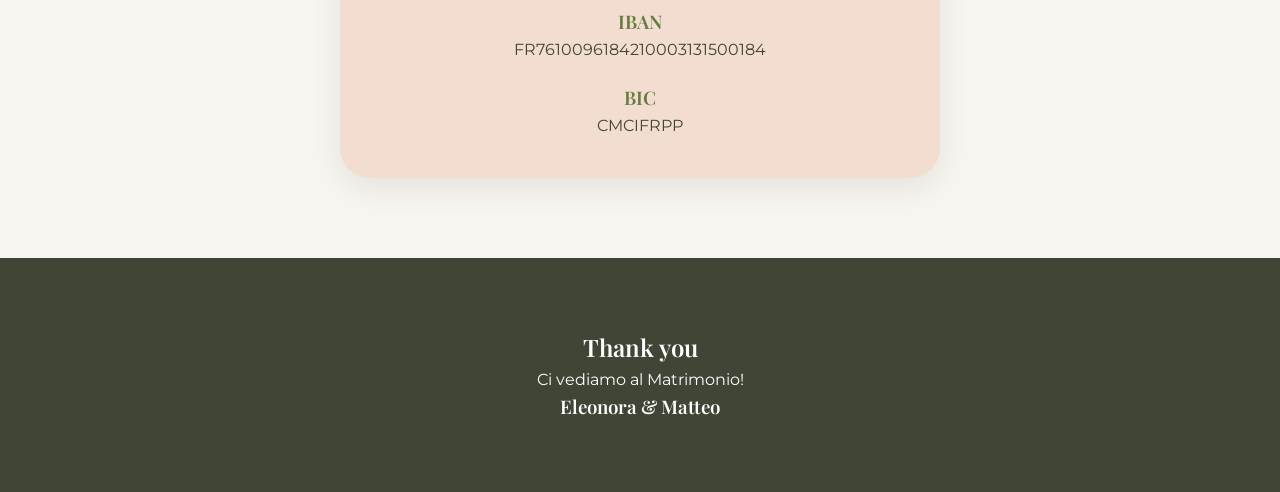
==== commit a035b09b: "fixes" ====
--- a/index.html
+++ b/index.html
@@ -490,8 +490,8 @@
 
 
 <p
-data-it="Ogni partecipante deve compilare individualmente il questionario RSVP (bambini esclusi)."
-data-en="Each guest must complete the RSVP questionnaire individually (children excluded).">
+data-it="Ogni partecipante deve compilare individualmente il questionario RSVP per confermare la propria presenza. Inizia inserendo il tuo nome. Ti chiederemo il cognome nel passaggio successivo."
+data-en="Each guest must complete the RSVP questionnaire individually to confirm their attendance. Start by entering your first name. We’ll ask for your last name in the next step.">
 Partecipanti
 </p>
 
@@ -569,6 +569,15 @@
 </span>
 </p>
 
+<button
+    id="rsvp-restart"
+    type="button"
+    data-it="Compila di nuovo il questionario"
+    data-en="Fill out the questionnaire again"
+    onclick="history.replaceState(null, '', '#rsvp'); window.location.reload();">
+    Compila di nuovo il questionario
+</button>
+
 
 
 </div>
--- a/css/style.css
+++ b/css/style.css
@@ -1006,6 +1006,18 @@
 font-size:1rem;
 cursor:pointer;
 }
+
+#rsvp-restart {
+    background: var(--coral);
+    color: white;
+    border: none;
+    padding: 15px;
+    border-radius: 30px;
+    font-size: 1rem;
+    cursor: pointer;
+    margin-top: 20px;
+}
+
 /* FOOTER */
 
 footer{
